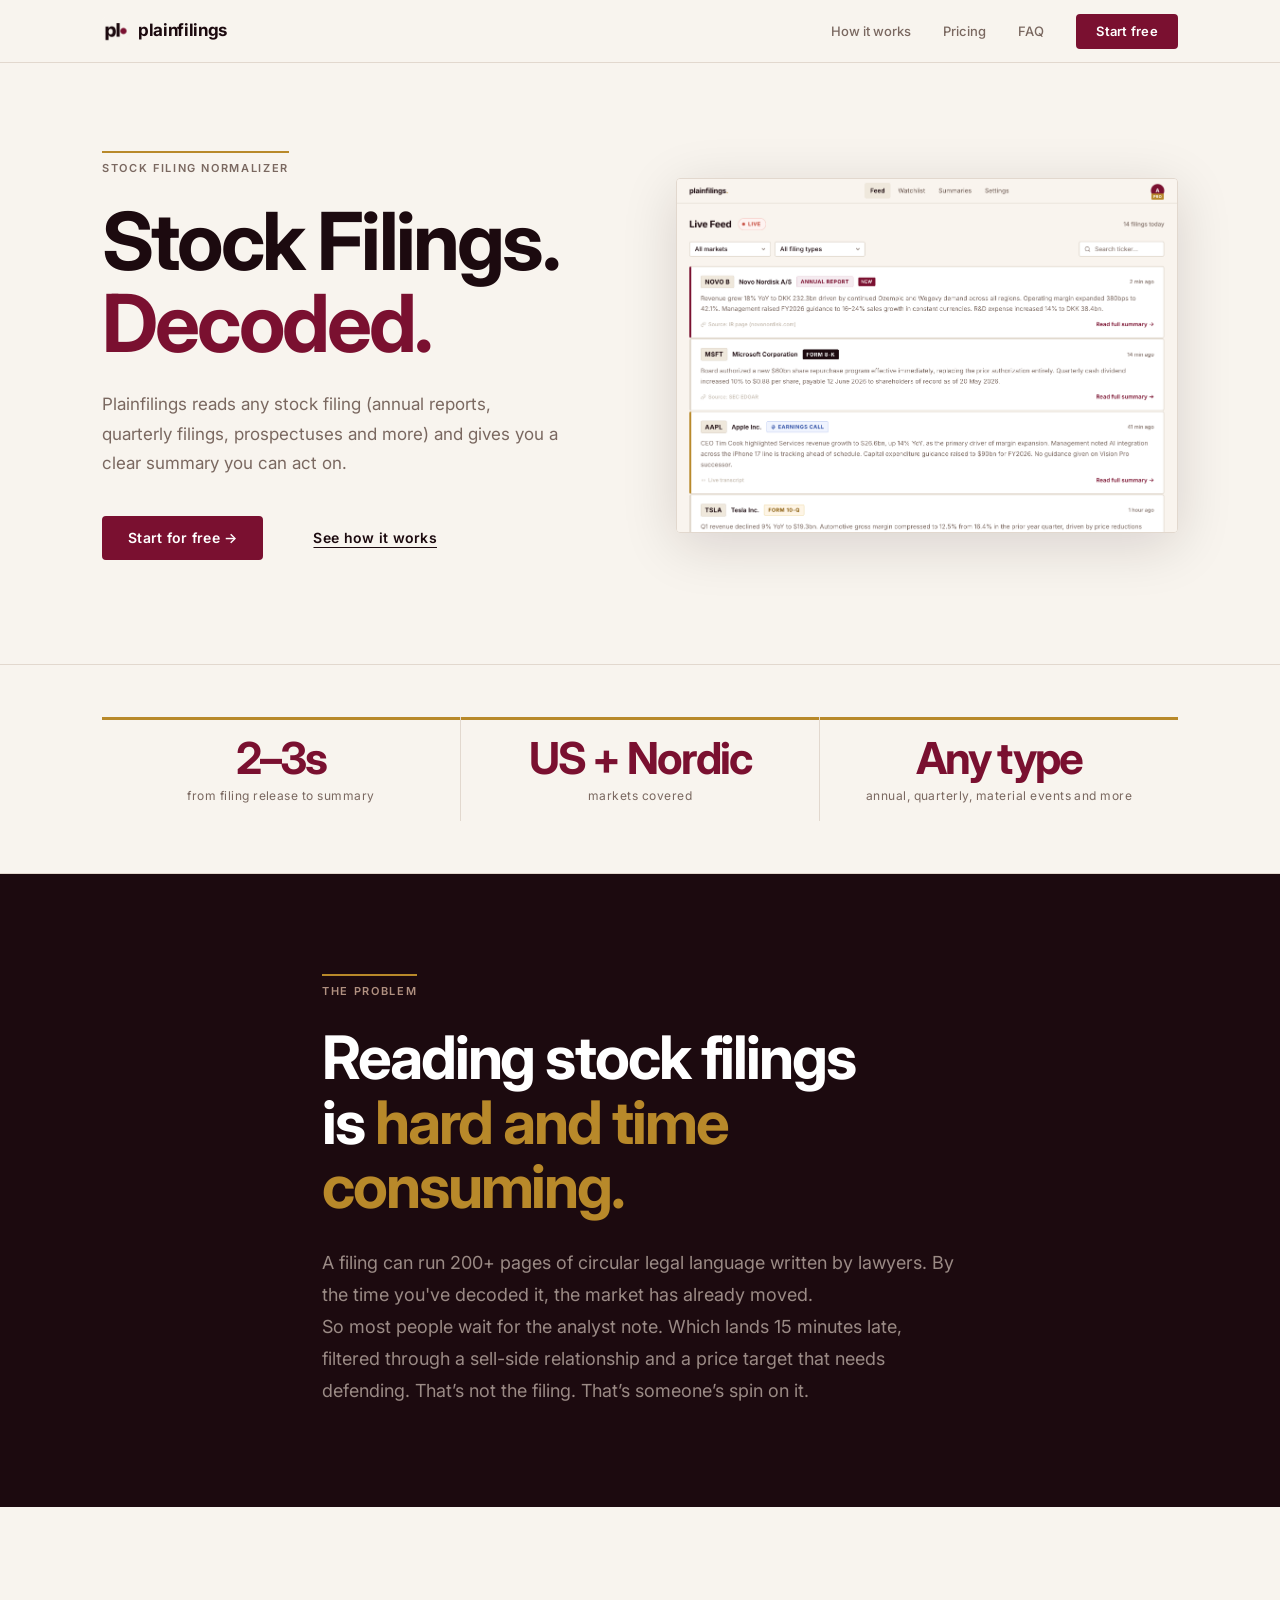
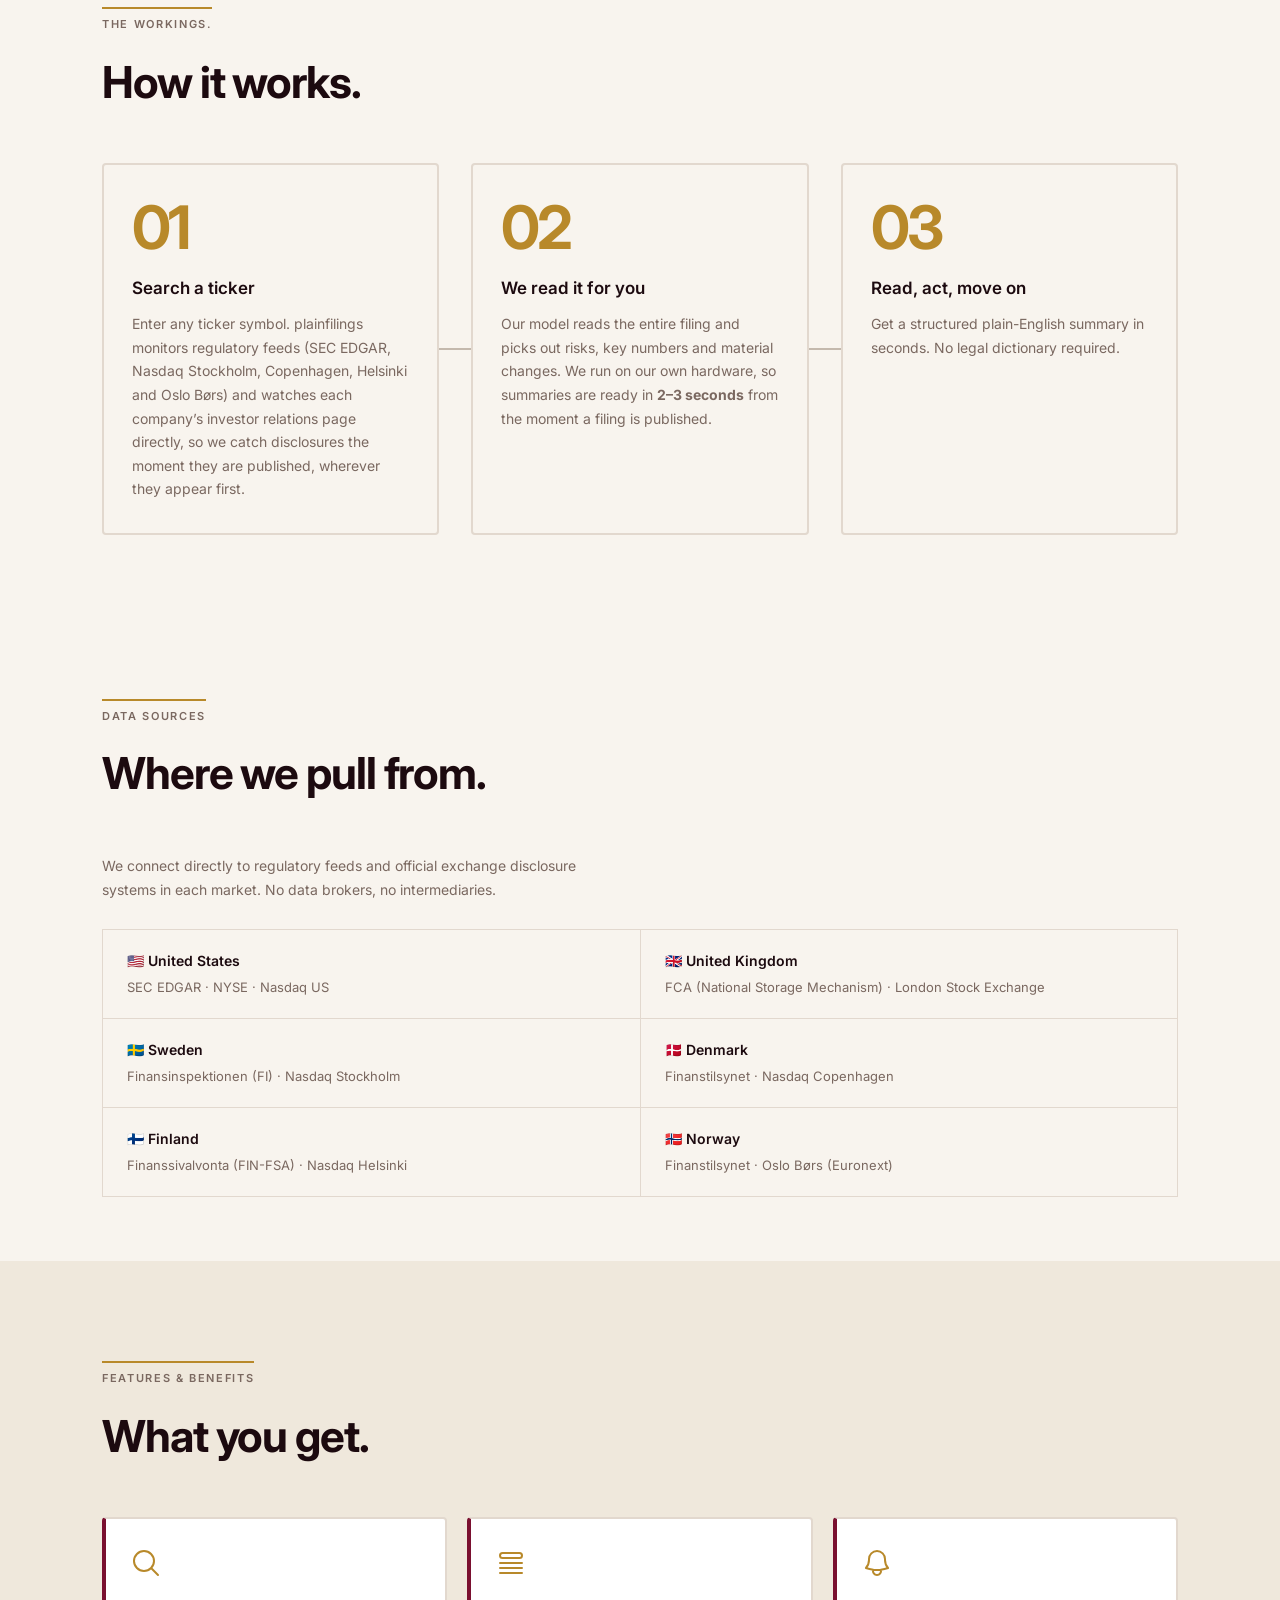
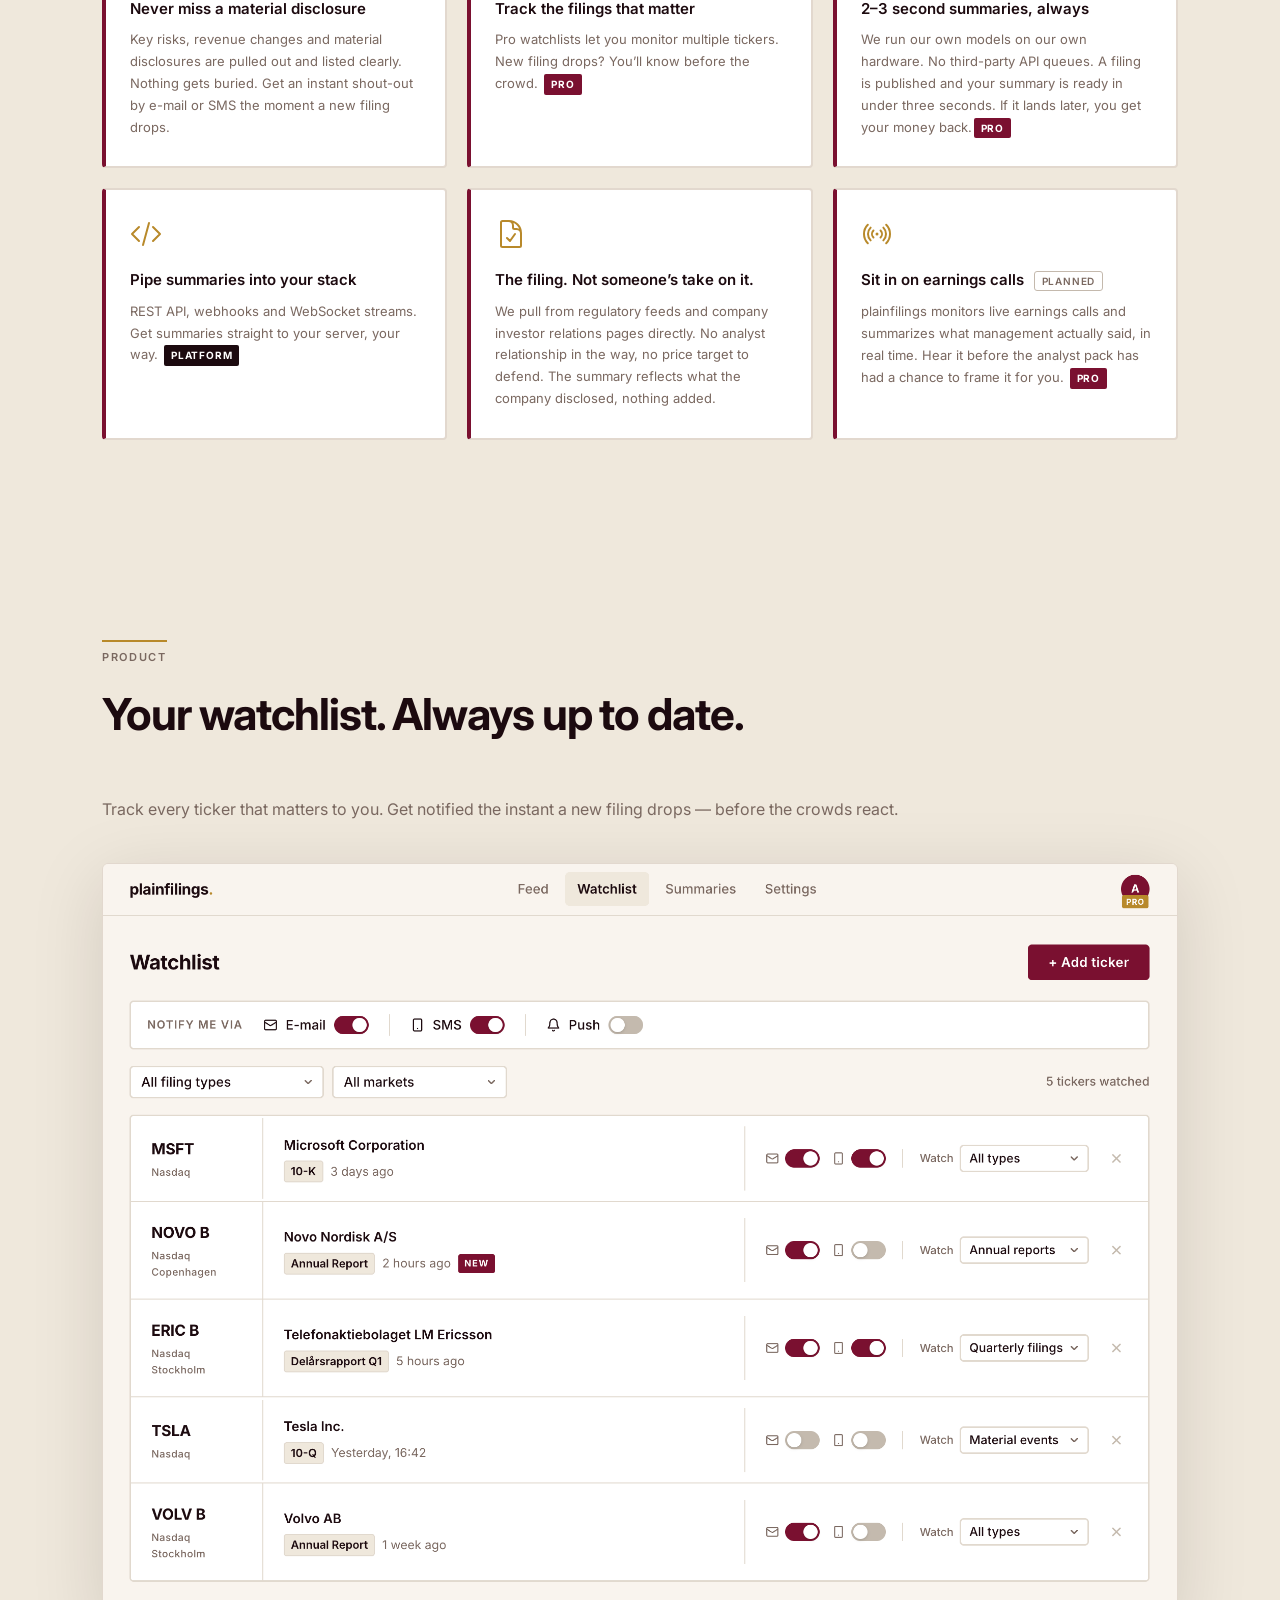
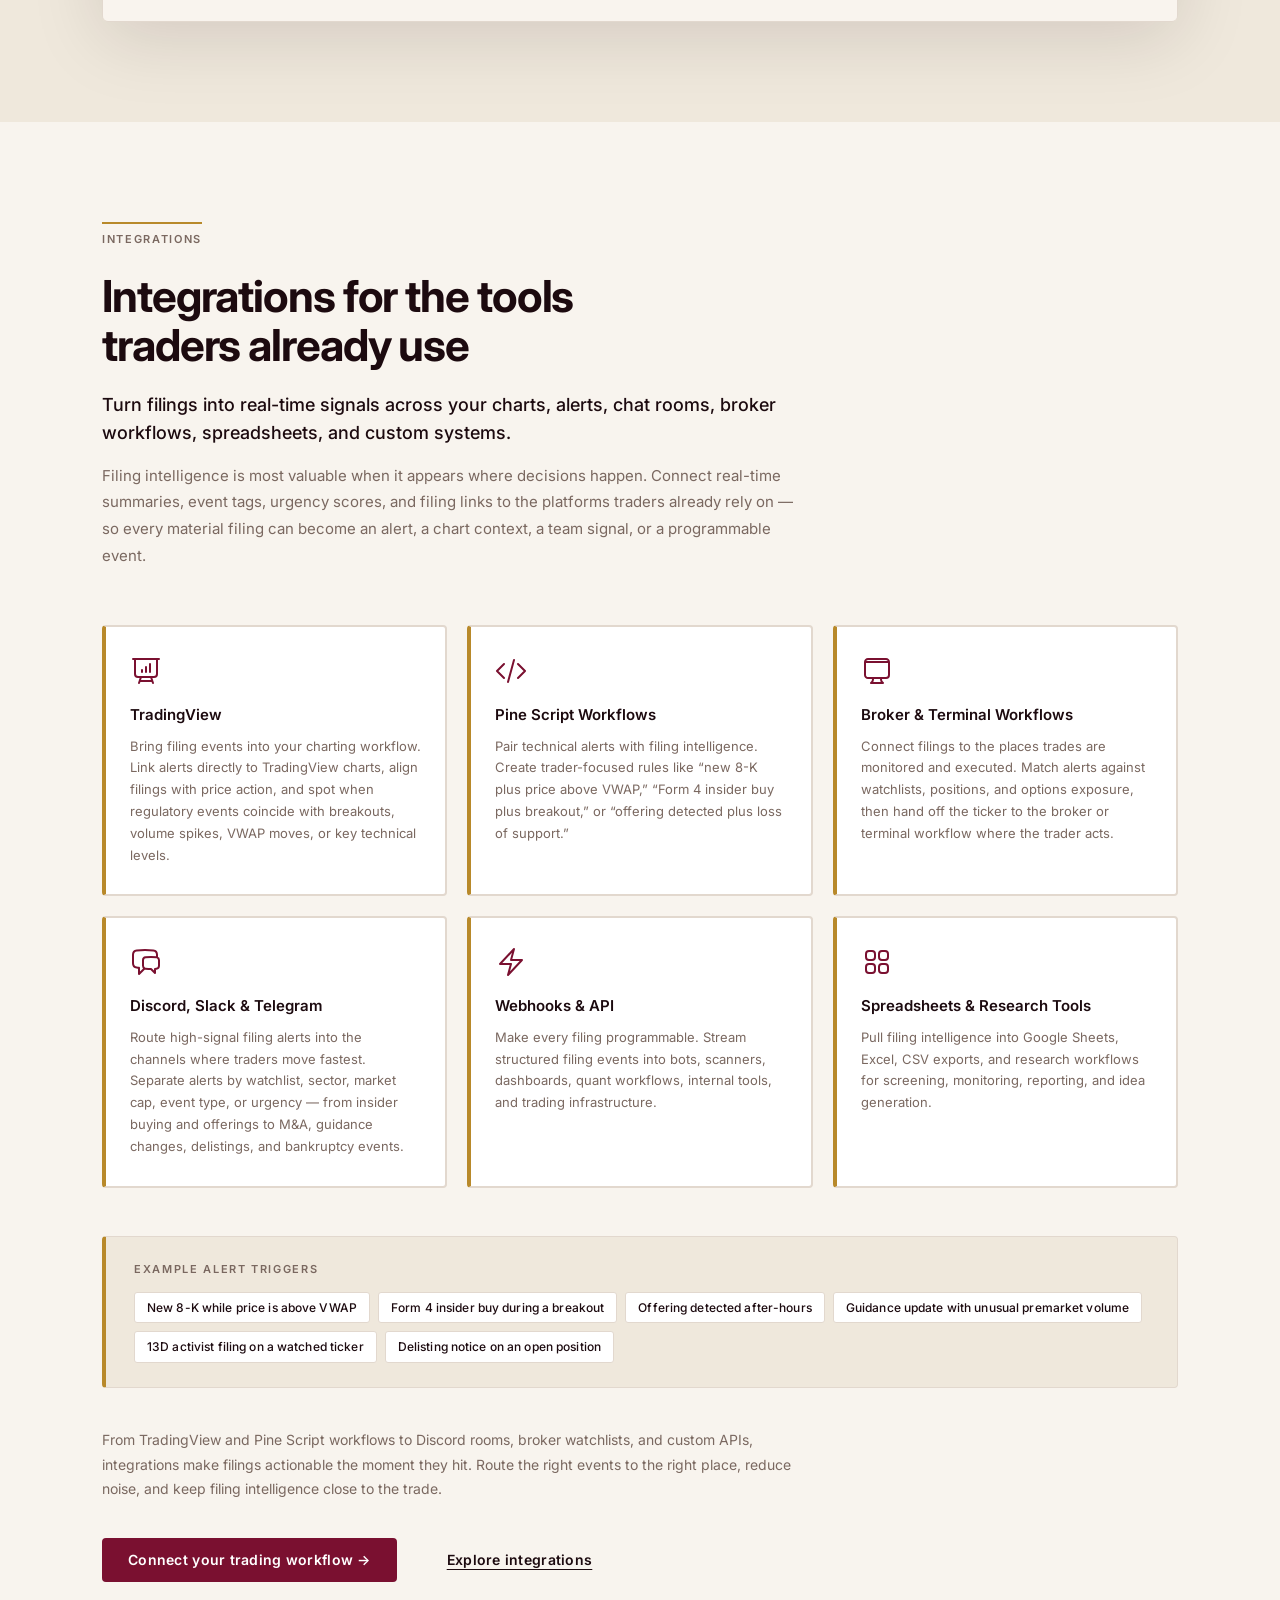
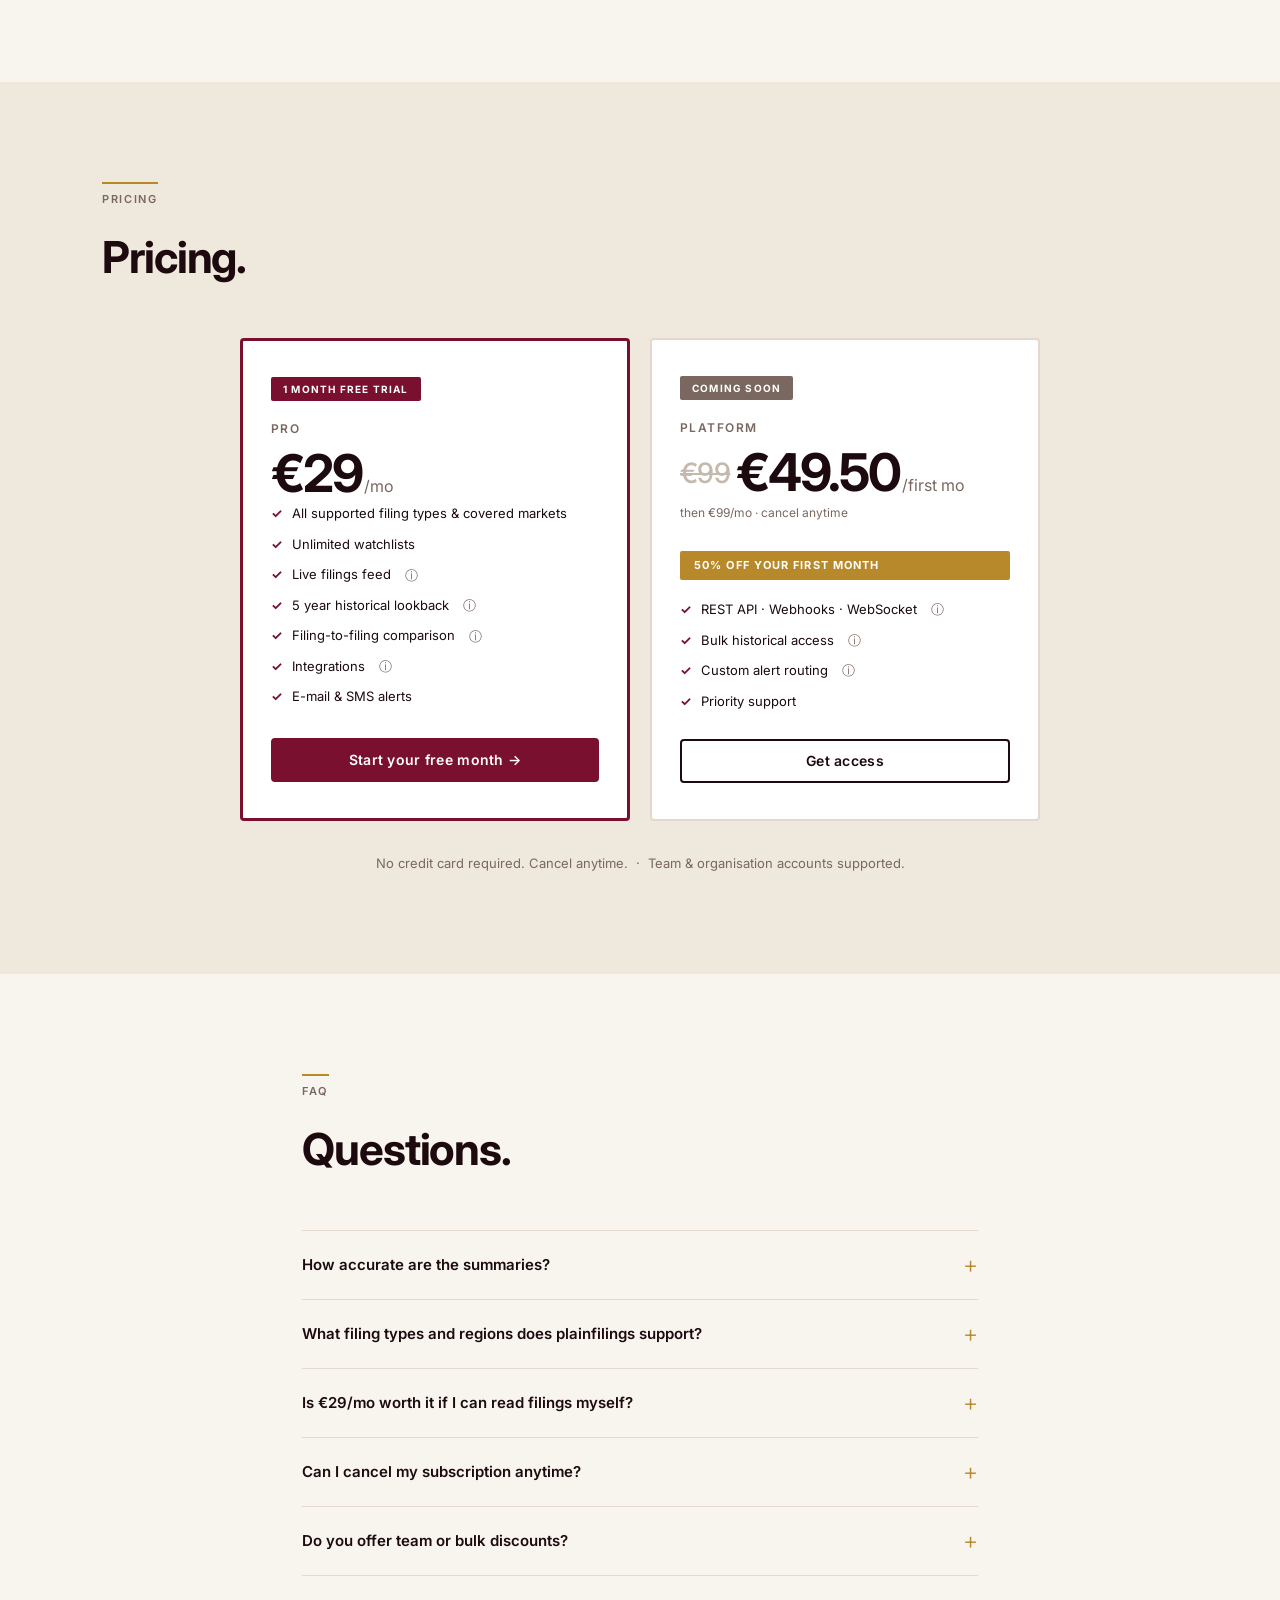
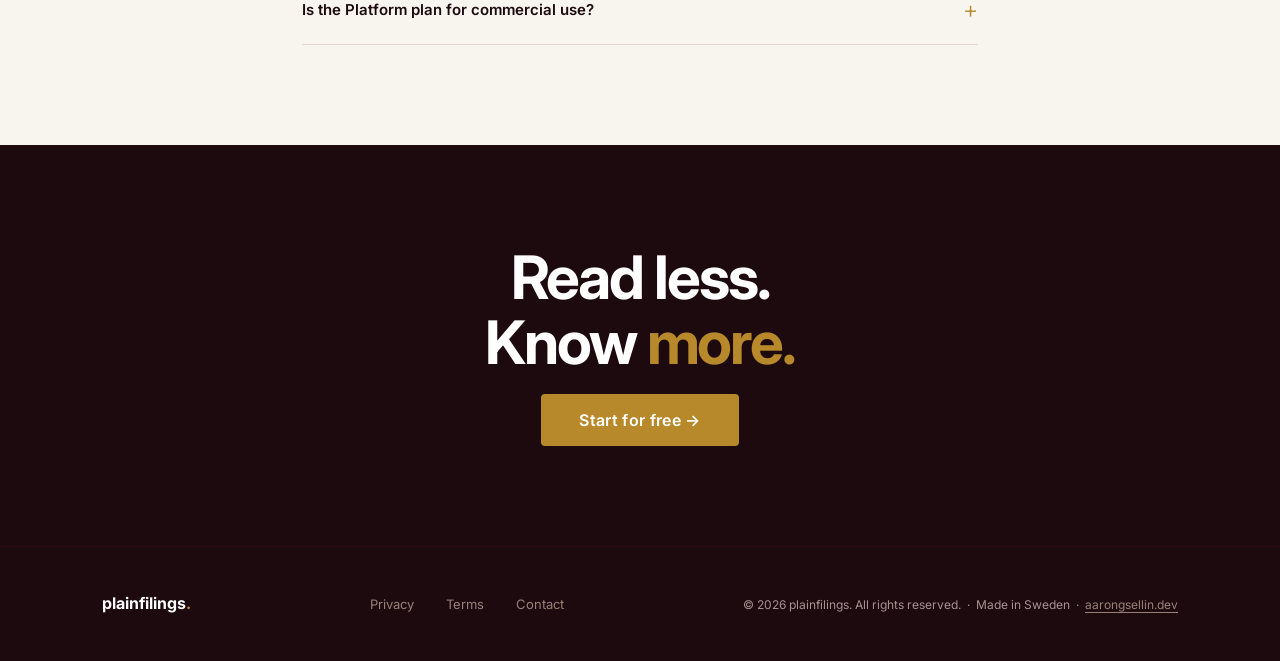
==== index.html @ b8edbd29 "second landing page" ====
<!doctype html>
<html lang="en">
  <head>
    <meta charset="UTF-8" />
    <meta name="viewport" content="width=device-width, initial-scale=1.0" />
    <title>plainfilings: Stock Filings, Decoded</title>
    <meta
      name="description"
      content="plainfilings reads any stock filing — annual reports, quarterly filings, 8-Ks and more — and gives you a clear, actionable summary in seconds. Covering US and Nordic markets."
    />

    <!-- Open Graph -->
    <meta property="og:type" content="website" />
    <meta property="og:url" content="https://plainfilings.com/" />
    <meta property="og:title" content="plainfilings: Stock Filings, Decoded" />
    <meta
      property="og:description"
      content="plainfilings reads any stock filing and gives you a clear, actionable summary in seconds. Covering US and Nordic markets."
    />
    <meta
      property="og:image"
      content="https://plainfilings.com/live-feed-demo.png"
    />

    <!-- Twitter / X -->
    <meta name="twitter:card" content="summary_large_image" />
    <meta name="twitter:title" content="plainfilings: Stock Filings, Decoded" />
    <meta
      name="twitter:description"
      content="plainfilings reads any stock filing and gives you a clear, actionable summary in seconds. Covering US and Nordic markets."
    />
    <meta
      name="twitter:image"
      content="https://plainfilings.com/live-feed-demo.png"
    />
    <link rel="preconnect" href="https://fonts.googleapis.com" />
    <link rel="preconnect" href="https://fonts.gstatic.com" crossorigin />
    <link
      href="https://fonts.googleapis.com/css2?family=Inter:wght@400;500;600;700;800&display=swap"
      rel="stylesheet"
    />
    <link rel="stylesheet" href="style.css" />
    <link rel="icon" type="image/svg+xml" href="logo.svg" />
  </head>
  <body>
    <nav class="nav">
      <div class="container nav__inner">
        <a href="#" class="nav__logo">
          <img src="logo.png" alt="" class="nav__logo-img" />plainfilings</a
        >
        <div class="nav__links">
          <a href="#how-it-works">How it works</a>
          <a href="#pricing">Pricing</a>
          <a href="#faq">FAQ</a>
          <a href="#" class="btn btn--primary btn--sm">Start free</a>
        </div>
      </div>
    </nav>
    <section class="hero section">
      <div class="container hero__inner">
        <div class="hero__text">
          <div class="hero__eyebrow">Stock Filing Normalizer</div>
          <h1 class="hero__headline">
            Stock Filings.<br /><span class="text-blue">Decoded.</span>
          </h1>
          <p class="hero__subline">
            Plainfilings reads any stock filing (annual reports, quarterly
            filings, prospectuses and more) and gives you a clear summary you
            can act on.
          </p>
          <div class="hero__ctas">
            <a href="#" class="btn btn--primary">Start for free &rarr;</a>
            <a href="#how-it-works" class="btn btn--ghost">See how it works</a>
          </div>
        </div>
        <div class="hero__visual">
          <img
            src="live-feed-demo.png"
            alt="plainfilings live feed — real-time filing summaries"
            class="hero__screenshot"
          />
        </div>
      </div>
    </section>

    <section class="social-proof">
      <div class="container social-proof__inner">
        <div class="stat">
          <span class="stat__number">2&ndash;3s</span>
          <span class="stat__label">from filing release to summary</span>
        </div>
        <div class="stat__divider"></div>
        <div class="stat">
          <span class="stat__number">US + Nordic</span>
          <span class="stat__label">markets covered</span>
        </div>
        <div class="stat__divider"></div>
        <div class="stat">
          <span class="stat__number">Any type</span>
          <span class="stat__label"
            >annual, quarterly, material events and more</span
          >
        </div>
      </div>
    </section>

    <section class="pain section section--dark">
      <div class="container pain__inner">
        <div class="section-tag section-tag--light">The Problem</div>
        <h2 class="pain__headline">
          Reading stock filings<br />is
          <span class="text-red">hard and time consuming.</span>
        </h2>
        <p class="pain__body">
          A filing can run 200+ pages of circular legal language written by
          lawyers. By the time you've decoded it, the market has already moved.
        </p>
        <p class="pain__body">
          So most people wait for the analyst note. Which lands 15 minutes late,
          filtered through a sell-side relationship and a price target that
          needs defending. That&rsquo;s not the filing. That&rsquo;s
          someone&rsquo;s spin on it.
        </p>
      </div>
    </section>

    <section id="how-it-works" class="how section">
      <div class="container">
        <div class="section-tag">The workings.</div>
        <h2 class="section-title">How it works.</h2>
        <div class="steps">
          <div class="step">
            <span class="step__number">01</span>
            <h3 class="step__title">Search a ticker</h3>
            <p class="step__desc">
              Enter any ticker symbol. plainfilings monitors regulatory feeds
              (SEC EDGAR, Nasdaq Stockholm, Copenhagen, Helsinki and Oslo
              B&oslash;rs) and watches each company&rsquo;s investor relations
              page directly, so we catch disclosures the moment they are
              published, wherever they appear first.
            </p>
          </div>
          <div class="step__connector"></div>
          <div class="step">
            <span class="step__number">02</span>
            <h3 class="step__title">We read it for you</h3>
            <p class="step__desc">
              Our model reads the entire filing and picks out risks, key numbers
              and material changes. We run on our own hardware, so summaries are
              ready in
              <strong>2&ndash;3 seconds</strong> from the moment a filing is
              published.
            </p>
          </div>
          <div class="step__connector"></div>
          <div class="step">
            <span class="step__number">03</span>
            <h3 class="step__title">Read, act, move on</h3>
            <p class="step__desc">
              Get a structured plain-English summary in seconds. No legal
              dictionary required.
            </p>
          </div>
        </div>
      </div>
    </section>

    <section class="sources section" style="padding: 64px 0">
      <div class="container">
        <div class="section-tag">Data Sources</div>
        <h2 class="section-title">Where we pull from.</h2>
        <p class="sources__intro">
          We connect directly to regulatory feeds and official exchange
          disclosure systems in each market. No data brokers, no intermediaries.
        </p>
        <div class="sources-grid">
          <div class="sources-cell">
            <div class="sources-cell__market">&#x1F1FA;&#x1F1F8; United States</div>
            <div class="sources-cell__feeds">SEC EDGAR &middot; NYSE &middot; Nasdaq US</div>
          </div>
          <div class="sources-cell">
            <div class="sources-cell__market">&#x1F1EC;&#x1F1E7; United Kingdom</div>
            <div class="sources-cell__feeds">FCA (National Storage Mechanism) &middot; London Stock Exchange</div>
          </div>
          <div class="sources-cell">
            <div class="sources-cell__market">&#x1F1F8;&#x1F1EA; Sweden</div>
            <div class="sources-cell__feeds">Finansinspektionen (FI) &middot; Nasdaq Stockholm</div>
          </div>
          <div class="sources-cell">
            <div class="sources-cell__market">&#x1F1E9;&#x1F1F0; Denmark</div>
            <div class="sources-cell__feeds">Finanstilsynet &middot; Nasdaq Copenhagen</div>
          </div>
          <div class="sources-cell">
            <div class="sources-cell__market">&#x1F1EB;&#x1F1EE; Finland</div>
            <div class="sources-cell__feeds">Finanssivalvonta (FIN-FSA) &middot; Nasdaq Helsinki</div>
          </div>
          <div class="sources-cell">
            <div class="sources-cell__market">&#x1F1F3;&#x1F1F4; Norway</div>
            <div class="sources-cell__feeds">Finanstilsynet &middot; Oslo B&oslash;rs (Euronext)</div>
          </div>

        </div>
        </div>
      </div>
    </section>

    <!-- ======================================================
       5. FEATURES & BENEFITS
       ====================================================== -->
    <section class="features section section--light">
      <div class="container">
        <div class="section-tag">Features &amp; Benefits</div>
        <h2 class="section-title">What you get.</h2>
        <div class="features__grid">
          <div class="feature-card">
            <div class="feature-card__icon">
              <svg
                xmlns="http://www.w3.org/2000/svg"
                fill="none"
                viewBox="0 0 24 24"
                stroke-width="1.5"
                stroke="currentColor"
              >
                <path
                  stroke-linecap="round"
                  stroke-linejoin="round"
                  d="m21 21-5.197-5.197m0 0A7.5 7.5 0 1 0 5.196 15.803a7.5 7.5 0 0 0 10.607 0z"
                />
              </svg>
            </div>
            <h3 class="feature-card__title">
              Never miss a material disclosure
            </h3>
            <p class="feature-card__desc">
              Key risks, revenue changes and material disclosures are pulled out
              and listed clearly. Nothing gets buried. Get an instant shout-out
              by e-mail or SMS the moment a new filing drops.
            </p>
          </div>

          <div class="feature-card">
            <div class="feature-card__icon">
              <svg
                xmlns="http://www.w3.org/2000/svg"
                fill="none"
                viewBox="0 0 24 24"
                stroke-width="1.5"
                stroke="currentColor"
              >
                <path
                  stroke-linecap="round"
                  stroke-linejoin="round"
                  d="M3.75 12h16.5m-16.5 3.75h16.5M3.75 19.5h16.5M5.625 4.5h12.75a1.875 1.875 0 0 1 0 3.75H5.625a1.875 1.875 0 0 1 0-3.75z"
                />
              </svg>
            </div>
            <h3 class="feature-card__title">Track the filings that matter</h3>
            <p class="feature-card__desc">
              Pro watchlists let you monitor multiple tickers. New filing drops?
              You&rsquo;ll know before the crowd.
              <span class="badge-pro">Pro</span>
            </p>
          </div>

          <div class="feature-card">
            <div class="feature-card__icon">
              <svg
                xmlns="http://www.w3.org/2000/svg"
                fill="none"
                viewBox="0 0 24 24"
                stroke-width="1.5"
                stroke="currentColor"
              >
                <path
                  stroke-linecap="round"
                  stroke-linejoin="round"
                  d="M14.857 17.082a23.848 23.848 0 0 0 5.454-1.31A8.967 8.967 0 0 1 18 9.75V9A6 6 0 0 0 6 9v.75a8.967 8.967 0 0 1-2.312 6.022c1.733.64 3.56 1.085 5.455 1.31m5.714 0a24.255 24.255 0 0 1-5.714 0m5.714 0a3 3 0 1 1-5.714 0"
                />
              </svg>
            </div>
            <h3 class="feature-card__title">
              2&ndash;3 second summaries, always
            </h3>
            <p class="feature-card__desc">
              We run our own models on our own hardware. No third-party API
              queues. A filing is published and your summary is ready in under
              three seconds. If it lands later, you get your money back.<span
                class="badge-pro"
                >Pro</span
              >
            </p>
          </div>

          <div class="feature-card">
            <div class="feature-card__icon">
              <svg
                xmlns="http://www.w3.org/2000/svg"
                fill="none"
                viewBox="0 0 24 24"
                stroke-width="1.5"
                stroke="currentColor"
              >
                <path
                  stroke-linecap="round"
                  stroke-linejoin="round"
                  d="M17.25 6.75 22.5 12l-5.25 5.25m-10.5 0L1.5 12l5.25-5.25m7.5-3-4.5 16.5"
                />
              </svg>
            </div>
            <h3 class="feature-card__title">Pipe summaries into your stack</h3>
            <p class="feature-card__desc">
              REST API, webhooks and WebSocket streams. Get summaries straight
              to your server, your way. <span class="badge-dev">Platform</span>
            </p>
          </div>

          <div class="feature-card">
            <div class="feature-card__icon">
              <svg
                xmlns="http://www.w3.org/2000/svg"
                fill="none"
                viewBox="0 0 24 24"
                stroke-width="1.5"
                stroke="currentColor"
              >
                <path
                  stroke-linecap="round"
                  stroke-linejoin="round"
                  d="M10.125 2.25h-4.5c-.621 0-1.125.504-1.125 1.125v17.25c0 .621.504 1.125 1.125 1.125h12.75c.621 0 1.125-.504 1.125-1.125v-9M10.125 2.25h.375a9 9 0 0 1 9 9v.375M10.125 2.25A3.375 3.375 0 0 1 13.5 5.625v1.5c0 .621.504 1.125 1.125 1.125h1.5a3.375 3.375 0 0 1 3.375 3.375M9 15l2.25 2.25L15 12"
                />
              </svg>
            </div>
            <h3 class="feature-card__title">
              The filing. Not someone&rsquo;s take on it.
            </h3>
            <p class="feature-card__desc">
              We pull from regulatory feeds and company investor relations pages
              directly. No analyst relationship in the way, no price target to
              defend. The summary reflects what the company disclosed, nothing
              added.
            </p>
          </div>

          <div class="feature-card">
            <div class="feature-card__icon">
              <svg
                xmlns="http://www.w3.org/2000/svg"
                fill="none"
                viewBox="0 0 24 24"
                stroke-width="1.5"
                stroke="currentColor"
              >
                <path
                  stroke-linecap="round"
                  stroke-linejoin="round"
                  d="M9.348 14.651a3.75 3.75 0 0 1 0-5.303m5.304 0a3.75 3.75 0 0 1 0 5.303m-7.425 2.122a6.75 6.75 0 0 1 0-9.546m9.546 0a6.75 6.75 0 0 1 0 9.546M5.106 18.894c-3.808-3.808-3.808-9.98 0-13.789m13.788 0c3.808 3.808 3.808 9.981 0 13.79M12 12h.008v.007H12V12Zm.375 0a.375.375 0 1 1-.75 0 .375.375 0 0 1 .75 0Z"
                />
              </svg>
            </div>
            <h3 class="feature-card__title">
              Sit in on earnings calls
              <span class="badge-planned">Planned</span>
            </h3>
            <p class="feature-card__desc">
              plainfilings monitors live earnings calls and summarizes what
              management actually said, in real time. Hear it before the analyst
              pack has had a chance to frame it for you.
              <span class="badge-pro">Pro</span>
            </p>
          </div>
        </div>
      </div>
    </section>

    <section class="screenshot-showcase section">
      <div class="container">
        <div class="section-tag">Product</div>
        <h2 class="section-title">Your watchlist. Always up to date.</h2>
        <p class="screenshot-showcase__sub">
          Track every ticker that matters to you. Get notified the instant a new
          filing drops &mdash; before the crowds react.
        </p>
        <div class="screenshot-showcase__frame">
          <img
            src="watchlist-demo.png"
            alt="plainfilings watchlist — monitor your tickers and manage notifications"
            class="screenshot-showcase__img"
          />
        </div>
      </div>
    </section>

    <!-- <section class="testimonials section">
      <div class="container">
        <div class="section-tag">Testimonials</div>
        <h2 class="section-title">What users say.</h2>
        <div class="testimonials__grid">
          <div class="testimonial-card">
            <blockquote class="testimonial-card__quote">
              I cut my filing review time from two hours down to under ten
              minutes. plainfilings is the first tool that actually respects my
              time.
            </blockquote>
            <div class="testimonial-card__author">
              <div class="avatar-placeholder">[photo]</div>
              <div>
                <div class="testimonial-card__name">Marcus T.</div>
                <div class="testimonial-card__role">
                  Independent equity analyst
                </div>
              </div>
            </div>
          </div>

          <div class="testimonial-card">
            <blockquote class="testimonial-card__quote">
              The first time an 8-K summary hit my inbox before most desks had
              even opened the PDF, I knew I wasn&rsquo;t going back.
            </blockquote>
            <div class="testimonial-card__author">
              <div class="avatar-placeholder">[photo]</div>
              <div>
                <div class="testimonial-card__name">Sofia L.</div>
                <div class="testimonial-card__role">
                  Long/short PM, family office
                </div>
              </div>
            </div>
          </div>

          <div class="testimonial-card">
            <blockquote class="testimonial-card__quote">
              We pipe summaries directly into our internal dashboard via the
              API. Saved us weeks of scraping and parsing work.
            </blockquote>
            <div class="testimonial-card__author">
              <div class="avatar-placeholder">[photo]</div>
              <div>
                <div class="testimonial-card__name">Raj K.</div>
                <div class="testimonial-card__role">
                  Quant developer, hedge fund
                </div>
              </div>
            </div>
          </div>
        </div>
      </div>
    </section> -->

    <section id="integrations" class="integrations section">
      <div class="container">
        <div class="section-tag">Integrations</div>
        <h2 class="section-title">Integrations for the tools<br />traders already use</h2>
        <p class="integrations__sub">Turn filings into real-time signals across your charts, alerts, chat rooms, broker workflows, spreadsheets, and custom systems.</p>
        <p class="integrations__body">Filing intelligence is most valuable when it appears where decisions happen. Connect real-time summaries, event tags, urgency scores, and filing links to the platforms traders already rely on&nbsp;&mdash; so every material filing can become an alert, a chart context, a team signal, or a programmable event.</p>

        <div class="integrations__grid">

          <div class="integration-card">
            <div class="integration-card__icon">
              <svg xmlns="http://www.w3.org/2000/svg" fill="none" viewBox="0 0 24 24" stroke-width="1.5" stroke="currentColor">
                <path stroke-linecap="round" stroke-linejoin="round" d="M3.75 3v11.25A2.25 2.25 0 0 0 6 16.5h2.25M3.75 3h-1.5m1.5 0h16.5m0 0h1.5m-1.5 0v11.25A2.25 2.25 0 0 1 18 16.5h-2.25m-7.5 0h7.5m-7.5 0-1 3m8.5-3 1 3m0 0 .5 1.5m-.5-1.5h-9.5m0 0-.5 1.5M9 11.25v1.5M12 9v3.75m3-6v6" />
              </svg>
            </div>
            <h3 class="integration-card__title">TradingView</h3>
            <p class="integration-card__desc">Bring filing events into your charting workflow. Link alerts directly to TradingView charts, align filings with price action, and spot when regulatory events coincide with breakouts, volume spikes, VWAP moves, or key technical levels.</p>
          </div>

          <div class="integration-card">
            <div class="integration-card__icon">
              <svg xmlns="http://www.w3.org/2000/svg" fill="none" viewBox="0 0 24 24" stroke-width="1.5" stroke="currentColor">
                <path stroke-linecap="round" stroke-linejoin="round" d="M17.25 6.75 22.5 12l-5.25 5.25m-10.5 0L1.5 12l5.25-5.25m7.5-3-4.5 16.5" />
              </svg>
            </div>
            <h3 class="integration-card__title">Pine Script Workflows</h3>
            <p class="integration-card__desc">Pair technical alerts with filing intelligence. Create trader-focused rules like &ldquo;new 8-K plus price above VWAP,&rdquo; &ldquo;Form&nbsp;4 insider buy plus breakout,&rdquo; or &ldquo;offering detected plus loss of support.&rdquo;</p>
          </div>

          <div class="integration-card">
            <div class="integration-card__icon">
              <svg xmlns="http://www.w3.org/2000/svg" fill="none" viewBox="0 0 24 24" stroke-width="1.5" stroke="currentColor">
                <path stroke-linecap="round" stroke-linejoin="round" d="M9 17.25v1.007a3 3 0 0 1-.879 2.122L7.5 21h9l-.621-.621A3 3 0 0 1 15 18.257V17.25m6-12V15a2.25 2.25 0 0 1-2.25 2.25H5.25A2.25 2.25 0 0 1 3 15V5.25m18 0A2.25 2.25 0 0 0 18.75 3H5.25A2.25 2.25 0 0 0 3 5.25m18 0H3" />
              </svg>
            </div>
            <h3 class="integration-card__title">Broker &amp; Terminal Workflows</h3>
            <p class="integration-card__desc">Connect filings to the places trades are monitored and executed. Match alerts against watchlists, positions, and options exposure, then hand off the ticker to the broker or terminal workflow where the trader acts.</p>
          </div>

          <div class="integration-card">
            <div class="integration-card__icon">
              <svg xmlns="http://www.w3.org/2000/svg" fill="none" viewBox="0 0 24 24" stroke-width="1.5" stroke="currentColor">
                <path stroke-linecap="round" stroke-linejoin="round" d="M20.25 8.511c.884.284 1.5 1.128 1.5 2.097v4.286c0 1.136-.847 2.1-1.98 2.193-.34.027-.68.052-1.02.072v3.091l-3-3c-1.354 0-2.694-.055-4.02-.163a2.115 2.115 0 0 1-.825-.242m9.345-8.334a2.126 2.126 0 0 0-.476-.095 48.64 48.64 0 0 0-8.048 0c-1.131.094-1.976 1.057-1.976 2.192v4.286c0 .837.46 1.58 1.155 1.951m9.345-8.334V6.637c0-1.621-1.152-3.026-2.76-3.235A48.455 48.455 0 0 0 11.25 3c-2.115 0-4.198.137-6.24.402-1.608.209-2.76 1.614-2.76 3.235v6.226c0 1.621 1.152 3.026 2.76 3.235.577.075 1.157.14 1.74.194V21l4.155-4.155" />
              </svg>
            </div>
            <h3 class="integration-card__title">Discord, Slack &amp; Telegram</h3>
            <p class="integration-card__desc">Route high-signal filing alerts into the channels where traders move fastest. Separate alerts by watchlist, sector, market cap, event type, or urgency &mdash; from insider buying and offerings to M&amp;A, guidance changes, delistings, and bankruptcy events.</p>
          </div>

          <div class="integration-card">
            <div class="integration-card__icon">
              <svg xmlns="http://www.w3.org/2000/svg" fill="none" viewBox="0 0 24 24" stroke-width="1.5" stroke="currentColor">
                <path stroke-linecap="round" stroke-linejoin="round" d="M3.75 13.5l10.5-11.25L12 10.5h8.25L9.75 21.75 12 13.5H3.75z" />
              </svg>
            </div>
            <h3 class="integration-card__title">Webhooks &amp; API</h3>
            <p class="integration-card__desc">Make every filing programmable. Stream structured filing events into bots, scanners, dashboards, quant workflows, internal tools, and trading infrastructure.</p>
          </div>

          <div class="integration-card">
            <div class="integration-card__icon">
              <svg xmlns="http://www.w3.org/2000/svg" fill="none" viewBox="0 0 24 24" stroke-width="1.5" stroke="currentColor">
                <path stroke-linecap="round" stroke-linejoin="round" d="M3.75 6A2.25 2.25 0 0 1 6 3.75h2.25A2.25 2.25 0 0 1 10.5 6v2.25a2.25 2.25 0 0 1-2.25 2.25H6a2.25 2.25 0 0 1-2.25-2.25V6ZM3.75 15.75A2.25 2.25 0 0 1 6 13.5h2.25a2.25 2.25 0 0 1 2.25 2.25V18a2.25 2.25 0 0 1-2.25 2.25H6A2.25 2.25 0 0 1 3.75 18v-2.25ZM13.5 6a2.25 2.25 0 0 1 2.25-2.25H18A2.25 2.25 0 0 1 20.25 6v2.25A2.25 2.25 0 0 1 18 10.5h-2.25a2.25 2.25 0 0 1-2.25-2.25V6ZM13.5 15.75a2.25 2.25 0 0 1 2.25-2.25H18a2.25 2.25 0 0 1 2.25 2.25V18A2.25 2.25 0 0 1 18 20.25h-2.25A2.25 2.25 0 0 1 13.5 18v-2.25Z" />
              </svg>
            </div>
            <h3 class="integration-card__title">Spreadsheets &amp; Research Tools</h3>
            <p class="integration-card__desc">Pull filing intelligence into Google Sheets, Excel, CSV exports, and research workflows for screening, monitoring, reporting, and idea generation.</p>
          </div>

        </div>

        <div class="alert-examples">
          <div class="alert-examples__label">Example alert triggers</div>
          <ul class="alert-examples__list">
            <li>New 8-K while price is above VWAP</li>
            <li>Form&nbsp;4 insider buy during a breakout</li>
            <li>Offering detected after-hours</li>
            <li>Guidance update with unusual premarket volume</li>
            <li>13D activist filing on a watched ticker</li>
            <li>Delisting notice on an open position</li>
          </ul>
        </div>

        <p class="integrations__footer-copy">From TradingView and Pine Script workflows to Discord rooms, broker watchlists, and custom APIs, integrations make filings actionable the moment they hit. Route the right events to the right place, reduce noise, and keep filing intelligence close to the trade.</p>

        <div class="integrations__ctas">
          <a href="#" class="btn btn--primary">Connect your trading workflow &rarr;</a>
          <a href="#" class="btn btn--ghost">Explore integrations</a>
        </div>
      </div>
    </section>

    <section id="pricing" class="pricing section section--light">
      <div class="container">
        <div class="section-tag">Pricing</div>
        <h2 class="section-title">Pricing.</h2>
        <div class="pricing__grid pricing__grid--two">
          <div class="pricing-card pricing-card--featured">
            <div class="pricing-card__badge">1&nbsp;month free trial</div>
            <div class="pricing-card__tier">Pro</div>
            <div class="pricing-card__price">
              <span class="pricing-card__amount">&euro;29</span>
              <span class="pricing-card__per">/mo</span>
            </div>
            <ul class="pricing-card__features">
              <li>
                <span class="check">&#10003;</span> All supported filing types &amp; covered markets
              </li>
              <li>
                <span class="check">&#10003;</span> Unlimited watchlists
              </li>
              <li>
                <span class="check">&#10003;</span> Live filings feed
                <span
                  class="tip"
                  data-tip="A real-time stream of every filing published across all covered markets, with summaries ready within seconds of release."
                  >&#9432;</span
                >
              </li>
              <li>
                <span class="check">&#10003;</span> 5&nbsp;year historical lookback
                <span
                  class="tip"
                  data-tip="Search and retrieve filing summaries going back five years."
                  >&#9432;</span
                >
              </li>
              <li>
                <span class="check">&#10003;</span> Filing-to-filing comparison
                <span
                  class="tip"
                  data-tip="See exactly what changed between this filing and the previous one: new risk factors, revised guidance, shifts in language around debt or margins."
                  >&#9432;</span
                >
              </li>
              <li>
                <span class="check">&#10003;</span> Integrations
                <span
                  class="tip"
                  data-tip="Connect filings to TradingView, Pine Script alerts, Discord, Slack, Telegram, broker workflows, and more."
                  >&#9432;</span
                >
              </li>
              <li>
                <span class="check">&#10003;</span> E-mail &amp; SMS alerts
              </li>
            </ul>
            <a href="#" class="btn btn--primary btn--full">Start your free month &rarr;</a>
          </div>

          <div class="pricing-card">
            <div class="pricing-card__badge pricing-card__badge--soon">
              Coming soon
            </div>
            <div class="pricing-card__tier">Platform</div>
            <div class="pricing-card__price">
              <span class="pricing-card__amount pricing-card__amount--strike">&euro;99</span>
              <span class="pricing-card__amount">&euro;49.50</span>
              <span class="pricing-card__per">/first&nbsp;mo</span>
            </div>
            <div class="pricing-card__billing">then &euro;99/mo &middot; cancel anytime</div>
            <div class="pricing-card__discount-banner">50% off your first month</div>
            <ul class="pricing-card__features">
              <li>
                <span class="check">&#10003;</span> REST API &middot; Webhooks &middot; WebSocket
                <span
                  class="tip"
                  data-tip="Read more in our API docs"
                  >&#9432;</span
                >
              </li>
              <li>
                <span class="check">&#10003;</span> Bulk historical access
                <span
                  class="tip"
                  data-tip="Query summaries for filings going back years. Useful for backtesting, research pipelines and building your own dataset."
                  >&#9432;</span
                >
              </li>
              <li>
                <span class="check">&#10003;</span> Custom alert routing
                <span
                  class="tip"
                  data-tip="Route filing events to any endpoint — internal dashboards, trading bots, scanners, or external services."
                  >&#9432;</span
                >
              </li>
              <li><span class="check">&#10003;</span> Priority support</li>
            </ul>
            <a href="#" class="btn btn--outline btn--full">Get access</a>
          </div>
        </div>
        <p class="pricing__note">
          No credit card required. Cancel anytime. &nbsp;&middot;&nbsp; Team &amp; organisation accounts supported.
        </p>
      </div>
    </section>
    <section id="faq" class="faq section">
      <div class="container faq__inner">
        <div class="section-tag">FAQ</div>
        <h2 class="section-title">Questions.</h2>
        <div class="faq__list">
          <div class="faq-item">
            <button class="faq-item__question" aria-expanded="false">
              How accurate are the summaries?
              <span class="faq-item__toggle" aria-hidden="true">+</span>
            </button>
            <div class="faq-item__answer" hidden>
              <p>
                Our model is trained on filings from multiple markets. Summaries
                pull out key risks, revenue figures, guidance and material
                events. Every point links back to the source text so you can
                check it in one click.
              </p>
            </div>
          </div>

          <div class="faq-item">
            <button class="faq-item__question" aria-expanded="false">
              What filing types and regions does plainfilings support?
              <span class="faq-item__toggle" aria-hidden="true">+</span>
            </button>
            <div class="faq-item__answer" hidden>
              <p>
                We support all major filing types across our covered markets:
                annual reports, quarterly filings, material event disclosures,
                IPO prospectuses, proxy statements and more. Current coverage
                includes <strong>US markets (SEC EDGAR)</strong> and
                <strong>Nordic markets</strong> (Nasdaq Stockholm, Nasdaq
                Copenhagen, Nasdaq Helsinki and Oslo B&oslash;rs). More
                exchanges are on the roadmap.
              </p>
            </div>
          </div>

          <div class="faq-item">
            <button class="faq-item__question" aria-expanded="false">
              Is &euro;29/mo worth it if I can read filings myself?
              <span class="faq-item__toggle" aria-hidden="true">+</span>
            </button>
            <div class="faq-item__answer" hidden>
              <p>
                A single 10-K averages 80,000 words &mdash; around 6 hours of
                reading at a normal pace. Spread &euro;29 across 10 filings a
                month and you&rsquo;re paying about 50 cents per hour of reading
                saved. Most users cover far more than ten.
              </p>
            </div>
          </div>

          <div class="faq-item">
            <button class="faq-item__question" aria-expanded="false">
              Can I cancel my subscription anytime?
              <span class="faq-item__toggle" aria-hidden="true">+</span>
            </button>
            <div class="faq-item__answer" hidden>
              <p>
                Yes. Cancel with one click from your account settings. You keep
                access until the end of your current billing period. No
                contracts, no cancellation fees.
              </p>
            </div>
          </div>

          <div class="faq-item">
            <button class="faq-item__question" aria-expanded="false">
              Do you offer team or bulk discounts?
              <span class="faq-item__toggle" aria-hidden="true">+</span>
            </button>
            <div class="faq-item__answer" hidden>
              <p>
                Yes. If your whole team wants to get on board and be billed from a single account, we&rsquo;ll work out a discounted rate. Get in touch with how many seats you need and we&rsquo;ll put something together.
              </p>
            </div>
          </div>

          <div class="faq-item">
            <button class="faq-item__question" aria-expanded="false">
              Is the Platform plan for commercial use?
              <span class="faq-item__toggle" aria-hidden="true">+</span>
            </button>
            <div class="faq-item__answer" hidden>
              <p>
                The Platform plan is intended for personal and internal use — think individual traders, quant workflows, and in-house tools. It is not licensed for commercial redistribution or resale of the data. If you need a commercial arrangement or a custom SLA, get in touch and we can work something out.
              </p>
            </div>
          </div>
        </div>
      </div>
    </section>
    <section class="final-cta section section--dark">
      <div class="container final-cta__inner">
        <h2 class="final-cta__headline">
          Read less.<br />Know <span class="text-red">more.</span>
        </h2>
        <!-- <p class="final-cta__sub">Don't miss the nuance.</p> -->
        <a href="#" class="btn btn--cta btn--lg">Start for free &rarr;</a>
      </div>
    </section>

    <footer class="footer">
      <div class="container footer__inner">
        <a href="#" class="footer__logo"
          >plainfilings<span class="text-red">.</span></a
        >
        <nav class="footer__nav">
          <a href="#">Privacy</a>
          <a href="#">Terms</a>
          <a href="#">Contact</a>
        </nav>
        <div class="footer__copy">
          &copy; 2026 plainfilings. All rights reserved. &nbsp;&middot;&nbsp;
          Made in Sweden &nbsp;&middot;&nbsp;
          <a
            href="https://www.aarongsellin.dev"
            target="_blank"
            rel="noopener"
            class="footer__credit"
            >aarongsellin.dev</a
          >
        </div>
      </div>
    </footer>

    <!-- Coming soon modal -->
    <div
      class="modal-overlay"
      id="comingSoonModal"
      role="dialog"
      aria-modal="true"
      aria-labelledby="modalTitle"
      hidden
    >
      <div class="modal">
        <button class="modal__close" id="modalClose" aria-label="Close">
          &times;
        </button>
        <div class="modal__icon">
          <svg
            xmlns="http://www.w3.org/2000/svg"
            fill="none"
            viewBox="0 0 24 24"
            stroke-width="1.5"
            stroke="currentColor"
          >
            <path
              stroke-linecap="round"
              stroke-linejoin="round"
              d="M12 6v6h4.5m4.5 0a9 9 0 1 1-18 0 9 9 0 0 1 18 0z"
            />
          </svg>
        </div>
        <h2 class="modal__title" id="modalTitle">
          We&rsquo;re getting everything ready.
        </h2>
        <p class="modal__body">
          plainfilings is under active development. Sign-up is not open yet
          &mdash; but drop your e-mail below and we&rsquo;ll let you know the
          moment it is.
        </p>
        <form class="modal__form" onsubmit="handleModalSubmit(event)">
          <input
            class="modal__input"
            type="email"
            placeholder="your@email.com"
            required
            autocomplete="email"
          />
          <button type="submit" class="btn btn--primary btn--full">
            Notify me
          </button>
        </form>
        <p class="modal__note" id="modalConfirm" hidden>
          Got it &mdash; we&rsquo;ll be in touch!
        </p>
      </div>
    </div>

    <script src="script.js"></script>
  </body>
</html>
---- style.css ----
/* =============================================================
   PLAINFILINGS — style.css
   Inter · Burgundy #7A1030 · Gold #B8892A · Off-white #F8F4EE
   No gradients. Premium institutional aesthetic.
   ============================================================= */

/* --- TOKENS ---------------------------------------------------*/
:root {
  --red: #b8892a; /* gold — accents, tags, step numbers          */
  --blue: #7a1030; /* burgundy — CTAs, highlights, featured border */
  --black: #1c0a0f; /* warm near-black ink                          */
  --white: #ffffff; /* pure white — cards, text on dark             */
  --bg: #f8f4ee; /* off-white — page & nav background            */
  --light: #efe8dc; /* warm off-white — section backgrounds         */
  --mid-gray: #c4b9ad; /* warm mid-gray                                */
  --border: #e2d8ce; /* warm border                                  */
  --muted: #7a6860; /* warm muted text                              */
  --font: "Inter", -apple-system, BlinkMacSystemFont, sans-serif;
  --max-w: 1140px;
  --radius: 4px;
  --trans: 150ms ease;
}

/* --- RESET ----------------------------------------------------*/
*,
*::before,
*::after {
  box-sizing: border-box;
  margin: 0;
  padding: 0;
}

html {
  scroll-behavior: smooth;
}

body {
  font-family: var(--font);
  background: var(--bg);
  color: var(--black);
  font-size: 16px;
  line-height: 1.6;
  -webkit-font-smoothing: antialiased;
  overflow-x: clip;
}

img {
  display: block;
  max-width: 100%;
}
a {
  color: inherit;
  text-decoration: none;
}
ul {
  list-style: none;
}

/* --- LAYOUT UTILITIES -----------------------------------------*/
.container {
  max-width: var(--max-w);
  margin: 0 auto;
  padding: 0 32px;
}

.section {
  padding: 100px 0;
}
.section--dark {
  background: var(--black);
  color: var(--white);
}
.section--light {
  background: var(--light);
}

/* --- COLOR UTILITIES ------------------------------------------*/
.text-red {
  color: var(--red);
}
.text-blue {
  color: var(--blue);
}

/* --- SECTION TAG (eyebrow) ------------------------------------*/
.section-tag {
  display: inline-block;
  font-size: 11px;
  font-weight: 600;
  letter-spacing: 0.15em;
  text-transform: uppercase;
  color: var(--muted);
  border-top: 2px solid var(--red);
  padding-top: 7px;
  margin-bottom: 24px;
}

.section-tag--light {
  color: #b09080;
}

/* --- SECTION TITLE --------------------------------------------*/
.section-title {
  font-size: clamp(28px, 4vw, 44px);
  font-weight: 700;
  line-height: 1.12;
  letter-spacing: -0.025em;
  margin-bottom: 56px;
}

/* --- BUTTONS --------------------------------------------------*/
.btn {
  display: inline-flex;
  align-items: center;
  gap: 6px;
  font-family: var(--font);
  font-size: 14px;
  font-weight: 600;
  letter-spacing: 0.02em;
  padding: 13px 24px;
  border: 2px solid transparent;
  border-radius: var(--radius);
  cursor: pointer;
  transition:
    background var(--trans),
    color var(--trans),
    border-color var(--trans);
  text-decoration: none;
  white-space: nowrap;
  line-height: 1;
}

.btn--primary {
  background: var(--blue);
  color: var(--white);
  border-color: var(--blue);
}
.btn--primary:hover,
.btn--primary:focus-visible {
  background: #5c0a23;
  border-color: #5c0a23;
}

.btn--outline {
  background: transparent;
  color: var(--black);
  border-color: var(--black);
}
.btn--outline:hover,
.btn--outline:focus-visible {
  background: var(--black);
  color: var(--white);
}

.btn--ghost {
  background: transparent;
  color: var(--black);
  border-color: transparent;
  text-decoration: underline;
  text-underline-offset: 4px;
}
.btn--ghost:hover {
  color: var(--blue);
}

/* Final CTA gold button */
.btn--cta {
  background: var(--red);
  color: var(--white);
  border-color: var(--red);
}
.btn--cta:hover,
.btn--cta:focus-visible {
  background: #9a6b1a;
  border-color: #9a6b1a;
}

.btn--full {
  width: 100%;
  justify-content: center;
}
.btn--sm {
  padding: 9px 18px;
  font-size: 13px;
}
.btn--lg {
  padding: 16px 36px;
  font-size: 16px;
}

/* --- COMING SOON MODAL ----------------------------------------*/
.modal-overlay {
  position: fixed;
  inset: 0;
  background: rgba(28, 10, 15, 0.55);
  display: flex;
  align-items: center;
  justify-content: center;
  z-index: 1000;
  padding: 24px;
  backdrop-filter: blur(2px);
}

.modal-overlay[hidden] {
  display: none;
}

.modal {
  background: var(--bg);
  border: 1px solid var(--border);
  border-radius: calc(var(--radius) + 4px);
  padding: 48px 44px 40px;
  max-width: 440px;
  width: 100%;
  position: relative;
  box-shadow: 0 24px 80px rgba(28, 10, 15, 0.22);
  text-align: center;
}

.modal__close {
  position: absolute;
  top: 16px;
  right: 18px;
  background: none;
  border: none;
  font-size: 22px;
  color: var(--muted);
  cursor: pointer;
  line-height: 1;
  padding: 4px 8px;
}
.modal__close:hover {
  color: var(--black);
}

.modal__icon {
  margin-bottom: 16px;
}
.modal__icon svg {
  width: 36px;
  height: 36px;
  color: var(--red);
}

.modal__title {
  font-size: 22px;
  font-weight: 700;
  letter-spacing: -0.02em;
  margin-bottom: 12px;
}

.modal__body {
  font-size: 14px;
  color: var(--muted);
  line-height: 1.72;
  margin-bottom: 24px;
}

.modal__form {
  display: flex;
  flex-direction: column;
  gap: 10px;
}

.modal__input {
  border: 1.5px solid var(--border);
  border-radius: var(--radius);
  padding: 11px 14px;
  font-family: var(--font);
  font-size: 14px;
  color: var(--black);
  background: white;
  outline: none;
  transition: border-color 150ms;
}
.modal__input:focus {
  border-color: var(--blue);
}

.modal__note {
  margin-top: 16px;
  font-size: 13px;
  font-weight: 600;
  color: var(--blue);
}
.modal__note[hidden] {
  display: none;
}

/* --- DEMO SCREENSHOTS -----------------------------------------*/
.hero__screenshot {
  width: 100%;
  border-radius: var(--radius);
  border: 1px solid var(--border);
  box-shadow: 0 12px 56px rgba(28, 10, 15, 0.14);
  display: block;
}

.screenshot-showcase {
  background: var(--light);
}

.screenshot-showcase__sub {
  font-size: 16px;
  color: var(--muted);
  line-height: 1.72;
  max-width: none;
  margin-bottom: 40px;
}

.screenshot-showcase__frame {
  border-radius: calc(var(--radius) + 2px);
  overflow: hidden;
  border: 1px solid var(--border);
  box-shadow: 0 16px 72px rgba(28, 10, 15, 0.13);
}

.screenshot-showcase__img {
  width: 100%;
  display: block;
}

/* --- PLACEHOLDER BOXES ----------------------------------------*/
.placeholder-image {
  width: 100%;
  aspect-ratio: 16 / 9;
  background: var(--light);
  border: 2px dashed var(--mid-gray);
  border-radius: var(--radius);
  display: flex;
  align-items: center;
  justify-content: center;
}

.placeholder-image__label {
  font-size: 12px;
  letter-spacing: 0.05em;
  color: var(--muted);
}

.avatar-placeholder {
  width: 48px;
  height: 48px;
  min-width: 48px;
  border-radius: 50%;
  background: #e5ddd4;
  border: 2px dashed var(--mid-gray);
  display: flex;
  align-items: center;
  justify-content: center;
  font-size: 9px;
  color: var(--muted);
  letter-spacing: 0.03em;
  text-align: center;
  line-height: 1.2;
}

/* =============================================================
   NAV
   ============================================================= */

.nav {
  position: sticky;
  top: 0;
  z-index: 100;
  background: var(--bg);
  border-bottom: 1px solid var(--border);
}

.nav__inner {
  display: flex;
  align-items: center;
  justify-content: space-between;
  height: 62px;
}

.nav__logo {
  font-size: 17px;
  font-weight: 700;
  letter-spacing: -0.02em;
  display: flex;
  align-items: center;
  gap: 8px;
}

.nav__logo-img {
  width: 28px;
  height: 28px;
  display: block;
  flex-shrink: 0;
}

.nav__links {
  display: flex;
  align-items: center;
  gap: 32px;
}

.nav__links a:not(.btn) {
  font-size: 13px;
  font-weight: 500;
  color: var(--muted);
  transition: color var(--trans);
}
.nav__links a:not(.btn):hover {
  color: var(--black);
}

/* =============================================================
   1. HERO
   ============================================================= */
.hero {
  padding: 88px 0 104px;
}

.hero__inner {
  display: grid;
  grid-template-columns: 1fr 1fr;
  align-items: center;
  gap: 72px;
}

.hero__eyebrow {
  display: inline-block;
  font-size: 11px;
  font-weight: 600;
  letter-spacing: 0.15em;
  text-transform: uppercase;
  color: var(--muted);
  border-top: 2px solid var(--red);
  padding-top: 7px;
  margin-bottom: 22px;
}

.hero__headline {
  font-size: clamp(42px, 6.5vw, 80px);
  font-weight: 700;
  line-height: 1.03;
  letter-spacing: -0.035em;
  margin-bottom: 26px;
}

.hero__subline {
  font-size: 17px;
  color: var(--muted);
  line-height: 1.72;
  max-width: 460px;
  margin-bottom: 38px;
}

.hero__ctas {
  display: flex;
  align-items: center;
  gap: 24px;
  flex-wrap: wrap;
}

/* =============================================================
   2. SOCIAL PROOF
   ============================================================= */
.social-proof {
  border-top: 1px solid var(--border);
  border-bottom: 1px solid var(--border);
  padding: 52px 0;
}

.social-proof__inner {
  display: flex;
  align-items: stretch;
  justify-content: center;
}

.stat {
  flex: 1;
  display: flex;
  flex-direction: column;
  align-items: center;
  gap: 6px;
  padding: 16px 32px;
  border-top: 3px solid var(--red);
}

.stat__number {
  font-size: clamp(28px, 4vw, 44px);
  font-weight: 700;
  color: var(--blue);
  letter-spacing: -0.04em;
  line-height: 1;
}

.stat__label {
  font-size: 12px;
  color: var(--muted);
  letter-spacing: 0.04em;
}

.stat__divider {
  width: 1px;
  background: var(--border);
  flex-shrink: 0;
  align-self: stretch;
}

/* =============================================================
   3. PAIN
   ============================================================= */
.pain__inner {
  max-width: 700px;
}

.pain__headline {
  font-size: clamp(32px, 5.5vw, 60px);
  font-weight: 700;
  line-height: 1.08;
  letter-spacing: -0.035em;
  margin-bottom: 28px;
}

.pain__body {
  font-size: 18px;
  color: #9a8a85;
  line-height: 1.78;
}

/* =============================================================
   4. HOW IT WORKS
   ============================================================= */
.steps {
  display: flex;
  align-items: stretch;
  gap: 0;
}

.step {
  flex: 1;
  padding: 32px 28px;
  border: 2px solid var(--border);
  border-radius: var(--radius);
  transition: border-color var(--trans);
}
.step:hover {
  border-color: var(--blue);
}

.step__connector {
  width: 32px;
  min-width: 32px;
  height: 2px;
  background: var(--mid-gray);
  align-self: center;
}

.step__number {
  display: block;
  font-size: 60px;
  font-weight: 700;
  line-height: 1;
  letter-spacing: -0.05em;
  color: var(--red);
  margin-bottom: 18px;
}

.step__title {
  font-size: 17px;
  font-weight: 600;
  margin-bottom: 10px;
}

.step__desc {
  font-size: 14px;
  color: var(--muted);
  line-height: 1.68;
}

/* =============================================================
   4b. DATA SOURCES
   ============================================================= */
.sources__intro {
  font-size: 14px;
  color: var(--muted);
  max-width: 520px;
  line-height: 1.65;
  margin-bottom: 28px;
}

.sources-grid {
  display: grid;
  grid-template-columns: 1fr 1fr;
  border-top: 1px solid var(--border);
  border-left: 1px solid var(--border);
}

.sources-cell {
  padding: 20px 24px;
  border-right: 1px solid var(--border);
  border-bottom: 1px solid var(--border);
}

.sources-cell--empty {
  background: var(--light);
}

.sources-cell__market {
  font-size: 14px;
  font-weight: 600;
  color: var(--black);
  margin-bottom: 5px;
}

.sources-cell__feeds {
  font-size: 13px;
  color: var(--muted);
}

/* =============================================================
   5. FEATURES & BENEFITS
   ============================================================= */
.features__grid {
  display: grid;
  grid-template-columns: repeat(3, 1fr);
  gap: 20px;
}

.feature-card {
  padding: 28px 24px;
  background: var(--white);
  border: 2px solid var(--border);
  border-left: 4px solid var(--blue);
  border-radius: var(--radius);
  transition:
    border-color var(--trans),
    border-left-color var(--trans);
}

.feature-card:hover {
  border-color: var(--red);
  border-left-color: var(--red);
}

.feature-card__icon {
  display: block;
  width: 32px;
  height: 32px;
  margin-bottom: 20px;
  color: var(--red);
}

.feature-card__icon svg {
  width: 32px;
  height: 32px;
  display: block;
}

.feature-card__title {
  font-size: 15px;
  font-weight: 600;
  margin-bottom: 10px;
  line-height: 1.35;
}

.feature-card__desc {
  font-size: 13px;
  color: var(--muted);
  line-height: 1.68;
}

.badge-pro,
.badge-dev {
  display: inline-block;
  font-size: 10px;
  font-weight: 700;
  letter-spacing: 0.08em;
  text-transform: uppercase;
  padding: 2px 7px;
  border-radius: 2px;
  vertical-align: middle;
  margin-left: 2px;
}

.badge-pro {
  background: var(--blue);
  color: var(--white);
}
.badge-dev {
  background: var(--black);
  color: var(--white);
}

/* =============================================================
   6. TESTIMONIALS
   ============================================================= */
.testimonials__grid {
  display: grid;
  grid-template-columns: repeat(3, 1fr);
  gap: 20px;
}

.testimonial-card {
  background: var(--light);
  border: 2px solid var(--border);
  border-radius: var(--radius);
  padding: 32px 28px;
  display: flex;
  flex-direction: column;
  gap: 24px;
}

.testimonial-card__quote {
  font-size: 15px;
  line-height: 1.72;
  font-style: italic;
  color: var(--black);
  flex: 1;
}

.testimonial-card__quote::before {
  content: "\201C";
}
.testimonial-card__quote::after {
  content: "\201D";
}

.testimonial-card__author {
  display: flex;
  align-items: center;
  gap: 14px;
}

.testimonial-card__name {
  font-size: 14px;
  font-weight: 600;
}

.testimonial-card__role {
  font-size: 12px;
  color: var(--muted);
  margin-top: 2px;
}

/* =============================================================
   7. PRICING
   ============================================================= */
.pricing__grid {
  display: grid;
  grid-template-columns: repeat(3, 1fr);
  gap: 20px;
  align-items: stretch;
}

.pricing__grid--two {
  grid-template-columns: repeat(2, 1fr);
  max-width: 800px;
  margin-left: auto;
  margin-right: auto;
}

.pricing-card {
  background: var(--white);
  border: 2px solid var(--border);
  border-radius: var(--radius);
  padding: 36px 28px;
  position: relative;
  display: flex;
  flex-direction: column;
}

.pricing-card--featured {
  border: 3px solid var(--blue);
  padding-top: 36px;
  padding-bottom: 36px;
}

.pricing-card__badge {
  display: inline-block;
  align-self: flex-start;
  background: var(--blue);
  color: var(--white);
  font-size: 10px;
  font-weight: 700;
  letter-spacing: 0.12em;
  text-transform: uppercase;
  padding: 4px 12px;
  border-radius: 2px;
  margin-bottom: 18px;
}

.pricing-card__badge--soon {
  background: var(--muted);
}

.pricing-card__badge--inline {
  font-size: 9px;
  padding: 2px 7px;
  margin-bottom: 0;
  vertical-align: middle;
}

.coming-soon-label {
  font-size: 11px;
  font-style: italic;
  color: var(--muted);
  margin-left: 2px;
}

.badge-planned {
  display: inline-block;
  font-size: 10px;
  font-weight: 600;
  font-style: normal;
  letter-spacing: 0.08em;
  text-transform: uppercase;
  color: var(--muted);
  border: 1px solid var(--mid-gray);
  border-radius: 3px;
  padding: 2px 7px;
  vertical-align: middle;
  margin-left: 6px;
  line-height: 1.4;
}

.pricing-card__tier {
  font-size: 12px;
  font-weight: 600;
  letter-spacing: 0.12em;
  text-transform: uppercase;
  color: var(--muted);
  margin-bottom: 10px;
}

.pricing-card__price {
  display: flex;
  align-items: baseline;
  gap: 2px;
  margin-bottom: 4px;
}

.pricing-card__amount {
  font-size: 52px;
  font-weight: 700;
  letter-spacing: -0.04em;
  line-height: 1;
}

.pricing-card__amount--strike {
  font-size: 28px;
  color: var(--mid-gray);
  text-decoration: line-through;
  font-weight: 500;
  letter-spacing: -0.02em;
  margin-right: 4px;
  align-self: center;
}

.pricing-card__discount-banner {
  display: inline-block;
  background: var(--red);
  color: var(--white);
  font-size: 11px;
  font-weight: 700;
  letter-spacing: 0.1em;
  text-transform: uppercase;
  padding: 6px 14px;
  border-radius: 2px;
  margin-bottom: 20px;
}

.pricing-card__per {
  font-size: 16px;
  color: var(--muted);
}

.pricing-card__billing {
  font-size: 12px;
  color: var(--muted);
  margin-bottom: 28px;
}

.pricing-card__features {
  display: flex;
  flex-direction: column;
  gap: 11px;
  font-size: 13px;
  margin-bottom: 28px;
  flex: 1;
}

.pricing-card--featured .pricing-card__features {
  columns: 1;
  column-count: 1;
}

.pricing-card__features li {
  display: flex;
  align-items: center;
  gap: 10px;
  line-height: 1.5;
}

.pricing-card__features li.disabled {
  color: var(--mid-gray);
}

.pricing-card__includes {
  font-size: 11px;
  font-weight: 600;
  letter-spacing: 0.06em;
  text-transform: uppercase;
  color: var(--muted);
  padding-bottom: 4px;
  border-bottom: 1px solid var(--border);
  margin-bottom: 2px;
}

.check {
  color: var(--blue);
  font-weight: 700;
  flex-shrink: 0;
}

.pricing__note {
  text-align: center;
  font-size: 13px;
  color: var(--muted);
  margin-top: 32px;
}

.pricing__note-link {
  color: var(--blue);
  text-decoration: underline;
  text-underline-offset: 3px;
}

/* Tooltips */
.tip {
  display: inline-flex;
  align-items: center;
  justify-content: center;
  align-self: center;
  position: relative;
  color: var(--muted);
  font-size: 13px;
  cursor: default;
  vertical-align: middle;
  margin-left: 4px;
  line-height: 1;
}

.tip::after {
  content: attr(data-tip);
  position: absolute;
  bottom: calc(100% + 8px);
  left: 50%;
  transform: translateX(-50%);
  background: var(--black);
  color: #f0e8e0;
  font-size: 12px;
  font-weight: 400;
  line-height: 1.5;
  padding: 8px 12px;
  border-radius: 4px;
  width: 220px;
  white-space: normal;
  text-align: left;
  pointer-events: none;
  opacity: 0;
  transition: opacity 0.15s ease;
  z-index: 10;
}

.tip::before {
  content: "";
  position: absolute;
  bottom: calc(100% + 3px);
  left: 50%;
  transform: translateX(-50%);
  border: 5px solid transparent;
  border-top-color: var(--black);
  pointer-events: none;
  opacity: 0;
  transition: opacity 0.15s ease;
  z-index: 10;
}

.tip:hover::after,
.tip:hover::before {
  opacity: 1;
}

/* =============================================================
   8. FAQ
   ============================================================= */
.faq__inner {
  max-width: 740px;
}

.faq__list {
  border-top: 1px solid var(--border);
}

.faq-item {
  border-bottom: 1px solid var(--border);
}

.faq-item__question {
  display: flex;
  align-items: center;
  justify-content: space-between;
  width: 100%;
  padding: 22px 0;
  font-family: var(--font);
  font-size: 15px;
  font-weight: 600;
  color: var(--black);
  background: none;
  border: none;
  cursor: pointer;
  text-align: left;
  gap: 20px;
  transition: color var(--trans);
}

.faq-item__question:hover,
.faq-item--open .faq-item__question {
  color: var(--blue);
}

.faq-item__toggle {
  font-size: 24px;
  font-weight: 300;
  color: var(--red);
  flex-shrink: 0;
  line-height: 1;
  transition: transform var(--trans);
}

.faq-item--open .faq-item__toggle {
  transform: rotate(45deg);
}

.faq-item__answer {
  padding-bottom: 22px;
}

.faq-item__answer p {
  font-size: 14px;
  color: var(--muted);
  line-height: 1.78;
  max-width: 620px;
}

/* =============================================================
   9. FINAL CTA
   ============================================================= */
.final-cta__inner {
  text-align: center;
  max-width: 580px;
  margin: 0 auto;
}

.final-cta__headline {
  font-size: clamp(32px, 5.5vw, 60px);
  font-weight: 700;
  line-height: 1.08;
  letter-spacing: -0.035em;
  margin-bottom: 20px;
}

.final-cta__sub {
  font-size: 16px;
  color: #9a8a85;
  margin-bottom: 36px;
  line-height: 1.6;
}

/* =============================================================
   FOOTER
   ============================================================= */
.footer {
  background: var(--black);
  border-top: 1px solid #2a0a14;
  padding: 44px 0;
}

.footer__inner {
  display: flex;
  align-items: center;
  justify-content: space-between;
  flex-wrap: wrap;
  gap: 20px;
}

.footer__logo {
  font-size: 16px;
  font-weight: 700;
  color: var(--white);
}

.footer__nav {
  display: flex;
  gap: 32px;
}

.footer__nav a {
  font-size: 13px;
  color: #9a8078;
  transition: color var(--trans);
}
.footer__nav a:hover {
  color: var(--white);
}

.footer__copy {
  font-size: 12px;
  color: #a89090;
}

.footer__credit {
  color: #9a8078;
  text-decoration: underline;
  text-underline-offset: 3px;
  transition: color var(--trans);
}
.footer__credit:hover {
  color: var(--white);
}

/* =============================================================
   INTEGRATIONS
   ============================================================= */
.integrations .section-title {
  margin-bottom: 20px;
}

.integrations__sub {
  font-size: 18px;
  font-weight: 500;
  color: var(--black);
  line-height: 1.55;
  max-width: 700px;
  margin-bottom: 16px;
}

.integrations__body {
  font-size: 15px;
  color: var(--muted);
  line-height: 1.78;
  max-width: 700px;
  margin-bottom: 56px;
}

.integrations__grid {
  display: grid;
  grid-template-columns: repeat(3, 1fr);
  gap: 20px;
  margin-bottom: 48px;
}

.integration-card {
  padding: 28px 24px;
  background: var(--white);
  border: 2px solid var(--border);
  border-left: 4px solid var(--red);
  border-radius: var(--radius);
  transition:
    border-color var(--trans),
    border-left-color var(--trans);
}

.integration-card:hover {
  border-color: var(--blue);
  border-left-color: var(--blue);
}

.integration-card__icon {
  display: block;
  width: 32px;
  height: 32px;
  color: var(--blue);
  margin-bottom: 18px;
}

.integration-card__icon svg {
  width: 32px;
  height: 32px;
  display: block;
}

.integration-card__title {
  font-size: 15px;
  font-weight: 600;
  margin-bottom: 10px;
  line-height: 1.35;
}

.integration-card__desc {
  font-size: 13px;
  color: var(--muted);
  line-height: 1.68;
}

.alert-examples {
  background: var(--light);
  border: 1px solid var(--border);
  border-left: 4px solid var(--red);
  border-radius: var(--radius);
  padding: 24px 28px;
  margin-bottom: 40px;
}

.alert-examples__label {
  font-size: 11px;
  font-weight: 600;
  letter-spacing: 0.15em;
  text-transform: uppercase;
  color: var(--muted);
  margin-bottom: 14px;
}

.alert-examples__list {
  display: flex;
  flex-wrap: wrap;
  gap: 8px;
  list-style: none;
}

.alert-examples__list li {
  font-size: 12px;
  font-weight: 500;
  color: var(--black);
  background: var(--white);
  border: 1px solid var(--border);
  border-radius: 3px;
  padding: 5px 12px;
  letter-spacing: 0.01em;
  white-space: nowrap;
}

.integrations__footer-copy {
  font-size: 14px;
  color: var(--muted);
  line-height: 1.78;
  max-width: 700px;
  margin-bottom: 36px;
}

.integrations__ctas {
  display: flex;
  align-items: center;
  gap: 24px;
  flex-wrap: wrap;
}

/* =============================================================
   RESPONSIVE — TABLET (≤960px)
   ============================================================= */
@media (max-width: 960px) {
  .hero__inner {
    grid-template-columns: 1fr;
    gap: 48px;
  }

  .hero__subline {
    max-width: none;
  }

  .steps {
    flex-direction: column;
    gap: 16px;
  }

  .step__connector {
    display: none;
  }

  .features__grid {
    grid-template-columns: repeat(2, 1fr);
  }
  .integrations__grid {
    grid-template-columns: repeat(2, 1fr);
  }
  .testimonials__grid {
    grid-template-columns: 1fr;
  }

  .pricing__grid,
  .pricing__grid--two {
    grid-template-columns: 1fr;
    max-width: 420px;
    margin-left: auto;
    margin-right: auto;
  }

  .pricing-card--featured {
    margin-top: 0;
  }
}

/* =============================================================
   RESPONSIVE — MOBILE (≤600px)
   ============================================================= */
@media (max-width: 600px) {
  .container {
    padding: 0 20px;
  }
  .section {
    padding: 72px 0;
  }
  .section-title {
    margin-bottom: 40px;
  }

  .nav__links a:not(.btn) {
    display: none;
  }
  .hero {
    padding: 60px 0 80px;
  }
  .hero__ctas {
    flex-direction: column;
    align-items: flex-start;
  }

  .social-proof__inner {
    flex-direction: column;
    gap: 0;
    align-items: stretch;
  }

  .stat__divider {
    width: 100%;
    height: 1px;
  }

  .stat {
    align-items: flex-start;
    padding: 20px 0;
    border-top: none;
    border-left: 3px solid var(--red);
    padding-left: 20px;
  }

  .sources-grid {
    grid-template-columns: 1fr;
  }

  .sources-cell--empty {
    display: none;
  }

  .features__grid {
    grid-template-columns: 1fr;
  }

  .integrations__grid {
    grid-template-columns: 1fr;
  }

  .alert-examples__list li {
    white-space: normal;
  }

  .integrations__ctas {
    flex-direction: column;
    align-items: flex-start;
  }

  .footer__inner {
    flex-direction: column;
    gap: 16px;
  }
  .footer__copy {
    order: 3;
  }
}

/* =============================================================
   INDEX 2 — HERO (centered layout)
   ============================================================= */
.hero2 {
  padding: 120px 0 112px;
  text-align: center;
}

.hero2__inner {
  max-width: 700px;
  margin: 0 auto;
}

.hero2__headline {
  font-size: clamp(40px, 6.5vw, 76px);
  font-weight: 700;
  line-height: 1.05;
  letter-spacing: -0.035em;
  margin-bottom: 28px;
}

.hero2__sub {
  font-size: 17px;
  color: var(--muted);
  line-height: 1.76;
  margin-bottom: 44px;
}

.hero2__ctas {
  display: flex;
  justify-content: center;
  gap: 16px;
}

/* =============================================================
   INDEX 2 — VIDEO SECTION
   ============================================================= */
.video-grid {
  display: grid;
  grid-template-columns: repeat(3, 1fr);
  gap: 20px;
}

.video-card__thumb {
  position: relative;
  aspect-ratio: 16 / 9;
  background: var(--black);
  border-radius: var(--radius);
  display: flex;
  align-items: center;
  justify-content: center;
  cursor: pointer;
  overflow: hidden;
  border: 1px solid #2a0a14;
  transition: opacity var(--trans);
}

.video-card__thumb:hover {
  opacity: 0.82;
}

.video-card__play {
  width: 56px;
  height: 56px;
  background: rgba(255, 255, 255, 0.1);
  border: 2px solid rgba(255, 255, 255, 0.22);
  border-radius: 50%;
  display: flex;
  align-items: center;
  justify-content: center;
  color: #fff;
  transition: background var(--trans);
}

.video-card__thumb:hover .video-card__play {
  background: rgba(255, 255, 255, 0.2);
}

.video-card__play svg {
  width: 22px;
  height: 22px;
  margin-left: 3px;
}

.video-card__label {
  margin-top: 12px;
  font-size: 13px;
  font-weight: 500;
  color: var(--muted);
  text-align: center;
}

/* =============================================================
   INDEX 2 — PRICING TOGGLE
   ============================================================= */
.pricing-toggle-wrap {
  display: flex;
  justify-content: center;
  margin-bottom: 48px;
}

.pricing-toggle {
  display: inline-flex;
  background: var(--border);
  border-radius: 6px;
  padding: 4px;
  gap: 2px;
}

.pricing-toggle__btn {
  display: inline-flex;
  align-items: center;
  gap: 8px;
  font-family: var(--font);
  font-size: 13px;
  font-weight: 600;
  color: var(--muted);
  background: none;
  border: none;
  border-radius: 4px;
  padding: 9px 22px;
  cursor: pointer;
  transition:
    background var(--trans),
    color var(--trans);
  line-height: 1;
}

.pricing-toggle__btn--active {
  background: var(--white);
  color: var(--black);
  box-shadow: 0 1px 4px rgba(28, 10, 15, 0.1);
}

.pricing-toggle__save {
  font-size: 10px;
  font-weight: 700;
  letter-spacing: 0.08em;
  text-transform: uppercase;
  background: var(--blue);
  color: var(--white);
  border-radius: 3px;
  padding: 2px 7px;
}

.pricing-card__pitch {
  font-size: 14px;
  color: var(--muted);
  line-height: 1.65;
  margin-bottom: 24px;
}

/* =============================================================
   INDEX 2 — RESPONSIVE
   ============================================================= */
@media (max-width: 960px) {
  .video-grid {
    grid-template-columns: 1fr;
    max-width: 480px;
    margin: 0 auto;
  }
}

@media (max-width: 600px) {
  .hero2 {
    padding: 72px 0 80px;
    text-align: left;
  }

  .hero2__inner {
    max-width: none;
  }

  .hero2__ctas {
    justify-content: flex-start;
  }

  .pricing-toggle__btn {
    padding: 9px 14px;
  }
}
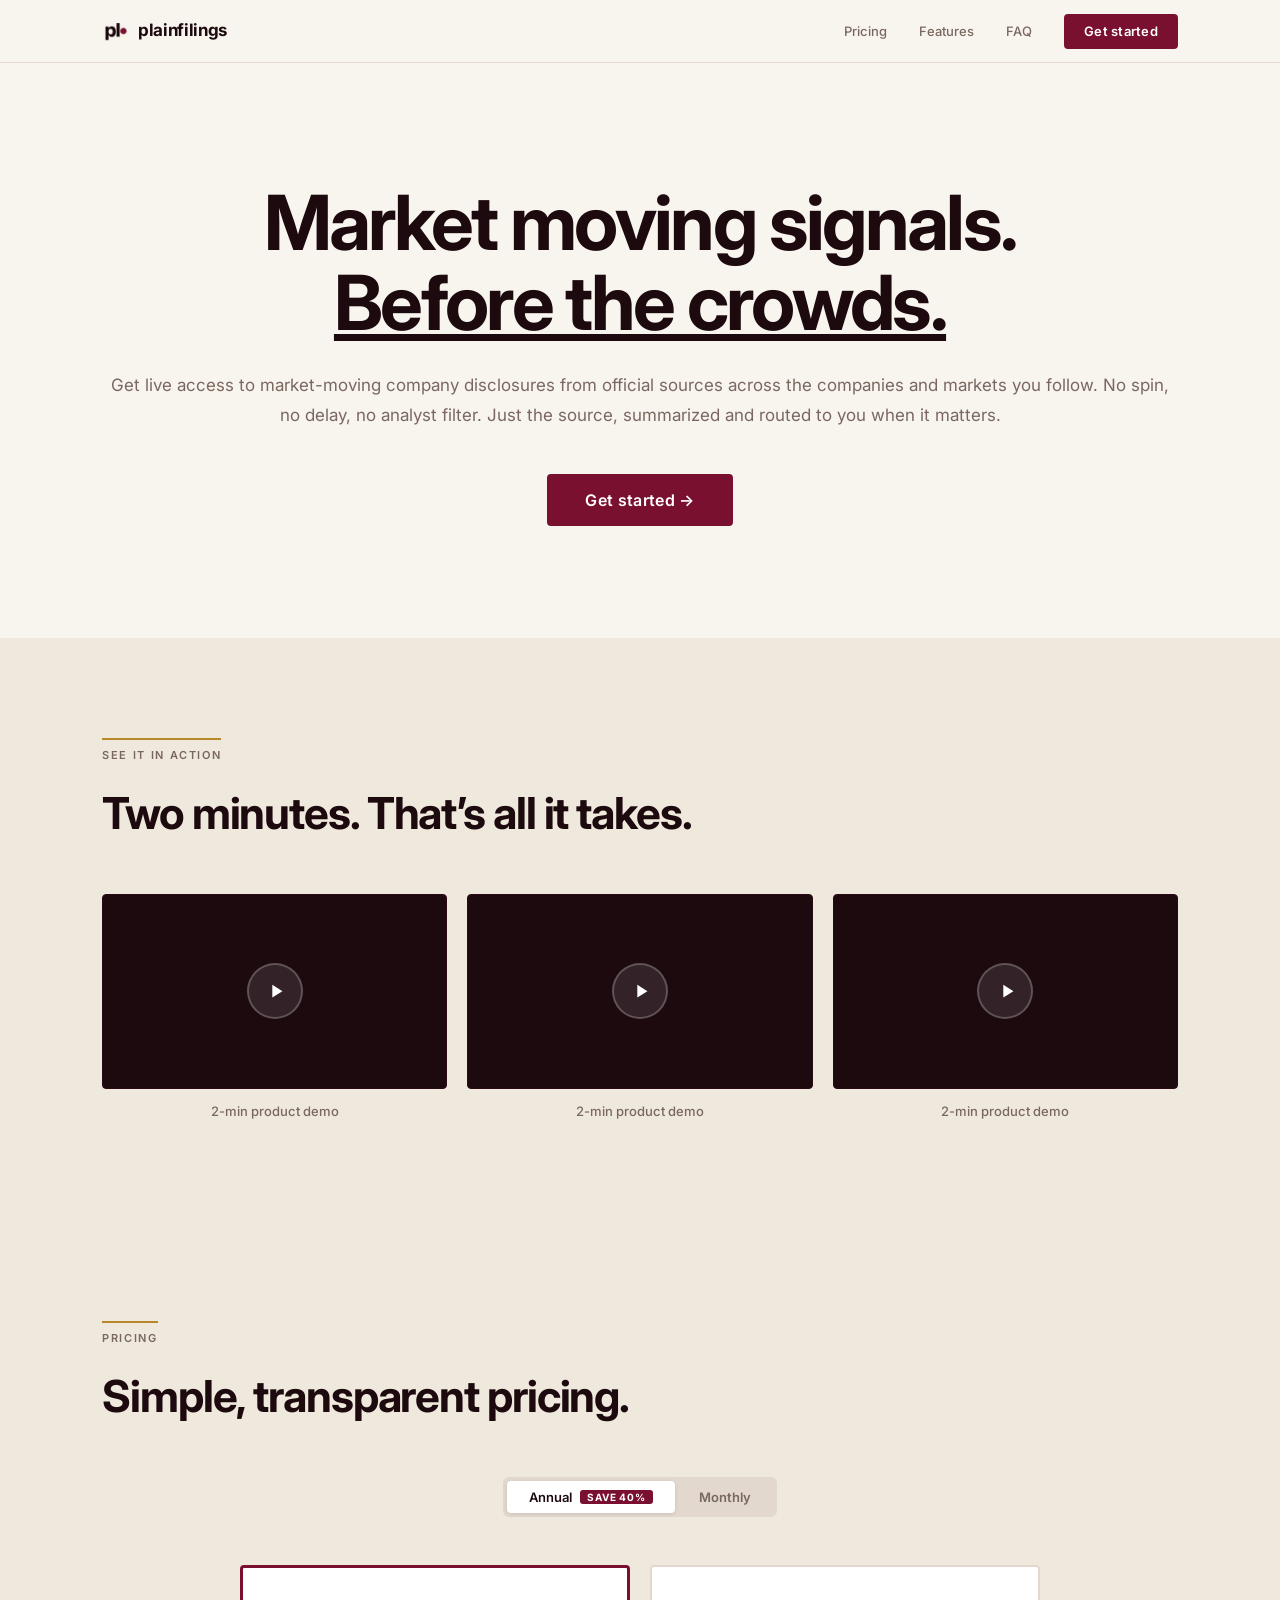
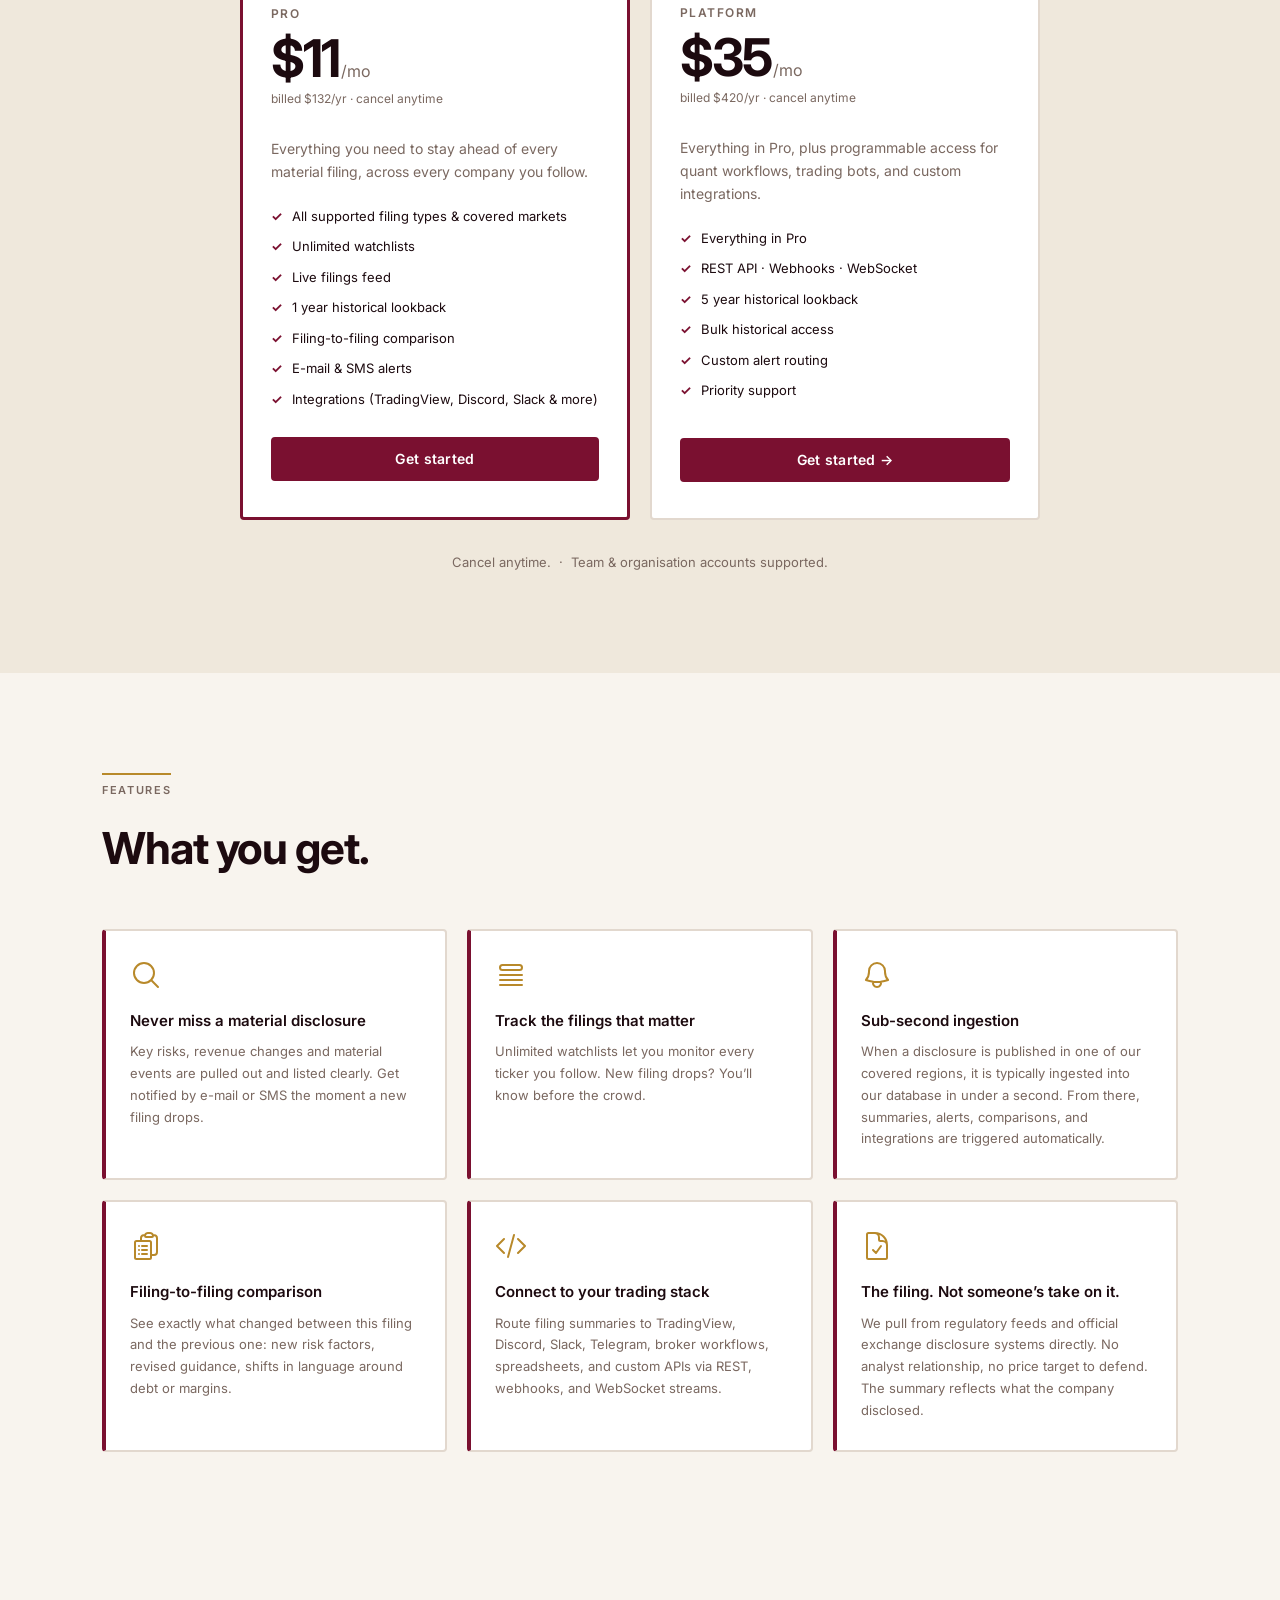
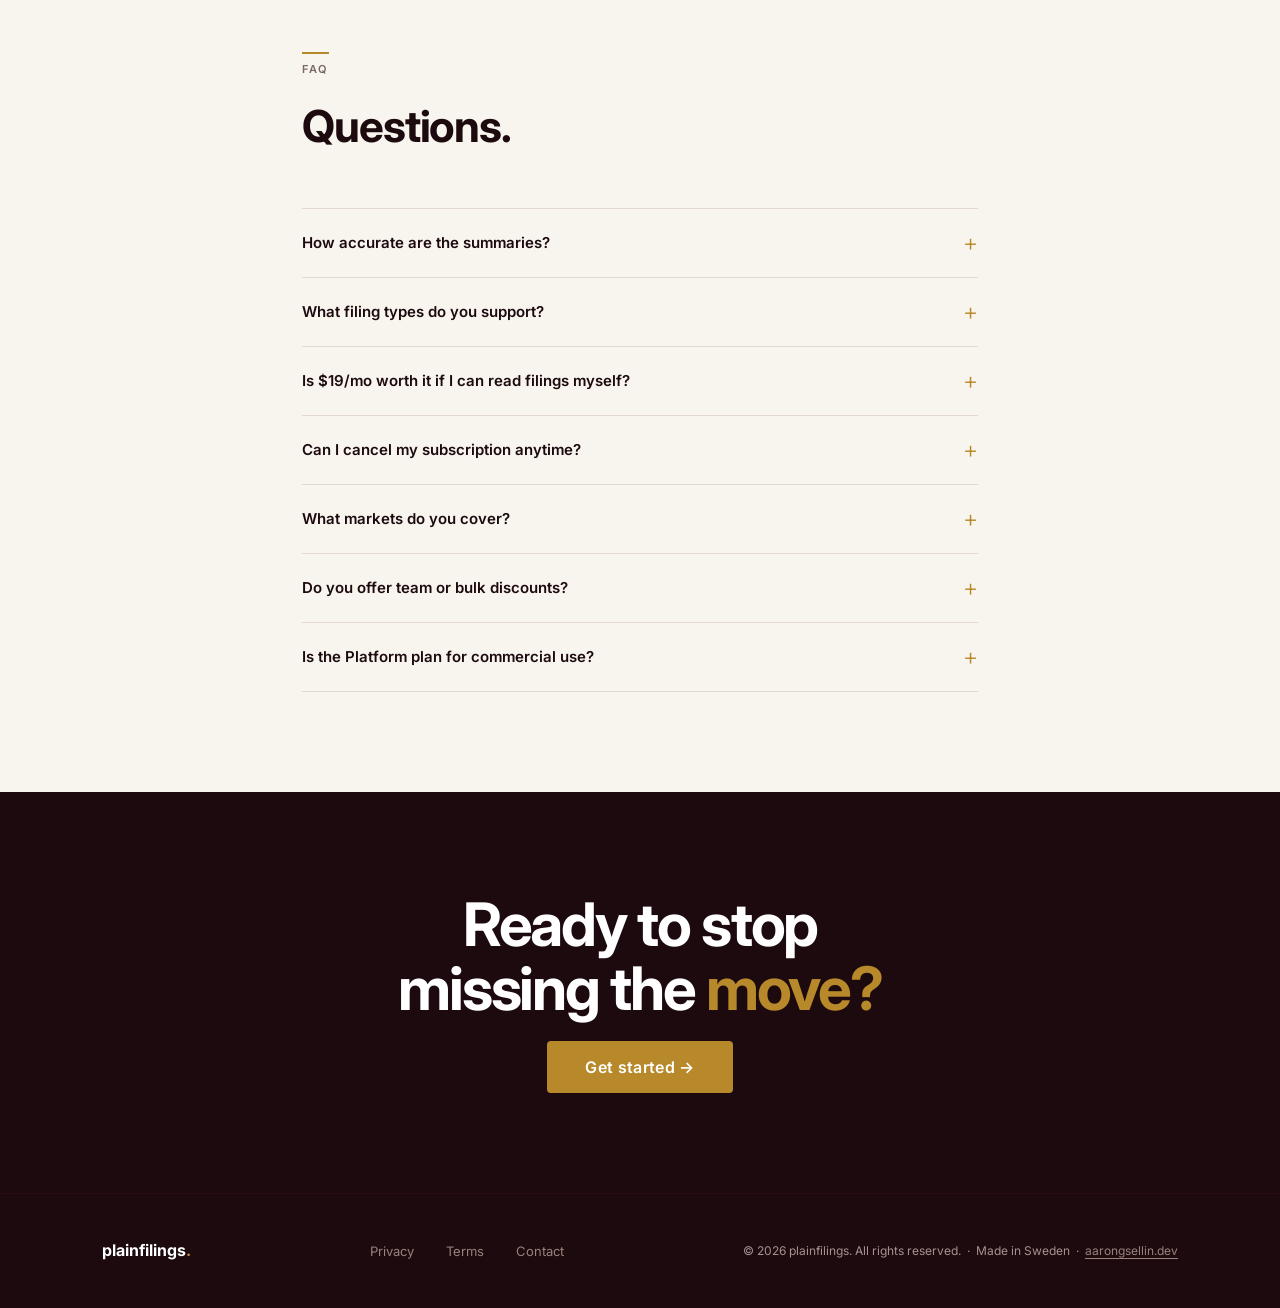
==== commit 245a9a94: "stuff" ====
--- a/index.html
+++ b/index.html
@@ -46,170 +46,283 @@
     <nav class="nav">
       <div class="container nav__inner">
         <a href="#" class="nav__logo">
-          <img src="logo.png" alt="" class="nav__logo-img" />plainfilings</a
-        >
+          <img src="logo.png" alt="" class="nav__logo-img" />plainfilings
+        </a>
         <div class="nav__links">
-          <a href="#how-it-works">How it works</a>
           <a href="#pricing">Pricing</a>
+          <a href="#features">Features</a>
           <a href="#faq">FAQ</a>
-          <a href="#" class="btn btn--primary btn--sm">Start free</a>
+          <a href="#" class="btn btn--primary btn--sm">Get started</a>
         </div>
       </div>
     </nav>
-    <section class="hero section">
-      <div class="container hero__inner">
-        <div class="hero__text">
-          <div class="hero__eyebrow">Stock Filing Normalizer</div>
-          <h1 class="hero__headline">
-            Stock Filings.<br /><span class="text-blue">Decoded.</span>
+
+    <section class="hero2 section">
+      <div class="container hero2__inner">
+        <div class="hero2__content">
+          <h1 class="hero2__headline">
+            Market moving signals.<br /><u>Before the crowds.</u>
           </h1>
-          <p class="hero__subline">
-            Plainfilings reads any stock filing (annual reports, quarterly
-            filings, prospectuses and more) and gives you a clear summary you
-            can act on.
+
+          <p class="hero2__sub">
+            Get live access to market-moving company disclosures from official
+            sources across the companies and markets you follow. No spin, no
+            delay, no analyst filter. Just the source, summarized and routed to
+            you when it matters.
           </p>
-          <div class="hero__ctas">
-            <a href="#" class="btn btn--primary">Start for free &rarr;</a>
-            <a href="#how-it-works" class="btn btn--ghost">See how it works</a>
-          </div>
-        </div>
-        <div class="hero__visual">
-          <img
-            src="live-feed-demo.png"
-            alt="plainfilings live feed — real-time filing summaries"
-            class="hero__screenshot"
-          />
+
+          <div class="hero2__ctas">
+            <a href="#" class="btn btn--primary btn--lg">Get started &rarr;</a>
+          </div>
         </div>
       </div>
     </section>
 
-    <section class="social-proof">
-      <div class="container social-proof__inner">
-        <div class="stat">
-          <span class="stat__number">2&ndash;3s</span>
-          <span class="stat__label">from filing release to summary</span>
-        </div>
-        <div class="stat__divider"></div>
-        <div class="stat">
-          <span class="stat__number">US + Nordic</span>
-          <span class="stat__label">markets covered</span>
-        </div>
-        <div class="stat__divider"></div>
-        <div class="stat">
-          <span class="stat__number">Any type</span>
-          <span class="stat__label"
-            >annual, quarterly, material events and more</span
-          >
+    <section class="video-section section section--light">
+      <div class="container">
+        <div class="section-tag">See it in action</div>
+        <h2 class="section-title">Two minutes. That&rsquo;s all it takes.</h2>
+        <div class="video-grid">
+          <div class="video-card">
+            <div class="video-card__thumb">
+              <div class="video-card__play" aria-hidden="true">
+                <svg
+                  xmlns="http://www.w3.org/2000/svg"
+                  viewBox="0 0 24 24"
+                  fill="currentColor"
+                >
+                  <path d="M8 5.14v14l11-7-11-7z" />
+                </svg>
+              </div>
+            </div>
+            <div class="video-card__label">2-min product demo</div>
+          </div>
+
+          <div class="video-card">
+            <div class="video-card__thumb">
+              <div class="video-card__play" aria-hidden="true">
+                <svg
+                  xmlns="http://www.w3.org/2000/svg"
+                  viewBox="0 0 24 24"
+                  fill="currentColor"
+                >
+                  <path d="M8 5.14v14l11-7-11-7z" />
+                </svg>
+              </div>
+            </div>
+            <div class="video-card__label">2-min product demo</div>
+          </div>
+
+          <div class="video-card">
+            <div class="video-card__thumb">
+              <div class="video-card__play" aria-hidden="true">
+                <svg
+                  xmlns="http://www.w3.org/2000/svg"
+                  viewBox="0 0 24 24"
+                  fill="currentColor"
+                >
+                  <path d="M8 5.14v14l11-7-11-7z" />
+                </svg>
+              </div>
+            </div>
+            <div class="video-card__label">2-min product demo</div>
+          </div>
         </div>
       </div>
     </section>
 
-    <section class="pain section section--dark">
-      <div class="container pain__inner">
-        <div class="section-tag section-tag--light">The Problem</div>
-        <h2 class="pain__headline">
-          Reading stock filings<br />is
-          <span class="text-red">hard and time consuming.</span>
-        </h2>
-        <p class="pain__body">
-          A filing can run 200+ pages of circular legal language written by
-          lawyers. By the time you've decoded it, the market has already moved.
+    <!-- <section class="section">
+      <div class="container">
+        <div class="section-tag">What users say</div>
+        <h2 class="section-title">Trusted by investors who move fast.</h2>
+        <div class="testimonials__grid">
+          <div class="testimonial-card">
+            <blockquote class="testimonial-card__quote">
+              I cut my filing review time from two hours to under ten minutes.
+              plainfilings is the first tool that actually respects how fast
+              markets move.
+            </blockquote>
+            <div class="testimonial-card__author">
+              <div class="avatar-placeholder">photo</div>
+              <div>
+                <div class="testimonial-card__name">Marcus T.</div>
+                <div class="testimonial-card__role">
+                  Independent equity analyst
+                </div>
+              </div>
+            </div>
+          </div>
+
+          <div class="testimonial-card">
+            <blockquote class="testimonial-card__quote">
+              The first time an 8-K summary hit my inbox before the PDF had even
+              loaded on EDGAR, I knew I wasn&rsquo;t going back.
+            </blockquote>
+            <div class="testimonial-card__author">
+              <div class="avatar-placeholder">photo</div>
+              <div>
+                <div class="testimonial-card__name">Sofia L.</div>
+                <div class="testimonial-card__role">
+                  Long/short PM, family office
+                </div>
+              </div>
+            </div>
+          </div>
+
+          <div class="testimonial-card">
+            <blockquote class="testimonial-card__quote">
+              We pipe summaries straight into our internal dashboard via the
+              API. Saved us weeks of scraping and parsing work.
+            </blockquote>
+            <div class="testimonial-card__author">
+              <div class="avatar-placeholder">photo</div>
+              <div>
+                <div class="testimonial-card__name">Raj K.</div>
+                <div class="testimonial-card__role">
+                  Quant developer, hedge fund
+                </div>
+              </div>
+            </div>
+          </div>
+        </div>
+      </div>
+    </section> -->
+
+    <section id="pricing" class="pricing section section--light">
+      <div class="container">
+        <div class="section-tag">Pricing</div>
+        <h2 class="section-title">Simple, transparent pricing.</h2>
+
+        <div class="pricing-toggle-wrap">
+          <div class="pricing-toggle" role="group" aria-label="Billing period">
+            <button
+              class="pricing-toggle__btn pricing-toggle__btn--active"
+              data-billing="annual"
+              aria-pressed="true"
+            >
+              Annual <span class="pricing-toggle__save">Save 40%</span>
+            </button>
+            <button
+              class="pricing-toggle__btn"
+              data-billing="monthly"
+              aria-pressed="false"
+            >
+              Monthly
+            </button>
+          </div>
+        </div>
+
+        <div class="pricing__grid pricing__grid--two" id="pricing2Grid">
+          <!-- Pro -->
+          <div class="pricing-card pricing-card--featured">
+            <div class="pricing-card__tier">Pro</div>
+
+            <div class="pricing-price" data-price-annual>
+              <div class="pricing-card__price">
+                <span class="pricing-card__amount">$11</span>
+                <span class="pricing-card__per">/mo</span>
+              </div>
+              <div class="pricing-card__billing">
+                billed $132/yr &middot; cancel anytime
+              </div>
+            </div>
+            <div class="pricing-price" data-price-monthly hidden>
+              <div class="pricing-card__price">
+                <span class="pricing-card__amount">$19</span>
+                <span class="pricing-card__per">/mo</span>
+              </div>
+              <div class="pricing-card__billing">
+                billed monthly &middot; cancel anytime
+              </div>
+            </div>
+
+            <p class="pricing-card__pitch">
+              Everything you need to stay ahead of every material filing, across
+              every company you follow.
+            </p>
+
+            <ul class="pricing-card__features">
+              <li>
+                <span class="check">&#10003;</span> All supported filing types
+                &amp; covered markets
+              </li>
+              <li><span class="check">&#10003;</span> Unlimited watchlists</li>
+              <li><span class="check">&#10003;</span> Live filings feed</li>
+              <li>
+                <span class="check">&#10003;</span> 1 year historical lookback
+              </li>
+              <li>
+                <span class="check">&#10003;</span> Filing-to-filing comparison
+              </li>
+              <li>
+                <span class="check">&#10003;</span> E-mail &amp; SMS alerts
+              </li>
+              <li>
+                <span class="check">&#10003;</span> Integrations (TradingView,
+                Discord, Slack &amp; more)
+              </li>
+            </ul>
+            <a href="#" class="btn btn--primary btn--full">Get started</a>
+          </div>
+
+          <!-- Platform -->
+          <div class="pricing-card">
+            <div class="pricing-card__tier">Platform</div>
+
+            <div class="pricing-price" data-price-annual>
+              <div class="pricing-card__price">
+                <span class="pricing-card__amount">$35</span>
+                <span class="pricing-card__per">/mo</span>
+              </div>
+              <div class="pricing-card__billing">
+                billed $420/yr &middot; cancel anytime
+              </div>
+            </div>
+            <div class="pricing-price" data-price-monthly hidden>
+              <div class="pricing-card__price">
+                <span class="pricing-card__amount">$59</span>
+                <span class="pricing-card__per">/mo</span>
+              </div>
+              <div class="pricing-card__billing">
+                billed monthly &middot; cancel anytime
+              </div>
+            </div>
+
+            <p class="pricing-card__pitch">
+              Everything in Pro, plus programmable access for quant workflows,
+              trading bots, and custom integrations.
+            </p>
+
+            <ul class="pricing-card__features">
+              <li><span class="check">&#10003;</span> Everything in Pro</li>
+              <li>
+                <span class="check">&#10003;</span> REST API &middot; Webhooks
+                &middot; WebSocket
+              </li>
+              <li>
+                <span class="check">&#10003;</span> 5 year historical lookback
+              </li>
+              <li>
+                <span class="check">&#10003;</span> Bulk historical access
+              </li>
+              <li><span class="check">&#10003;</span> Custom alert routing</li>
+              <li><span class="check">&#10003;</span> Priority support</li>
+            </ul>
+            <a href="#" class="btn btn--primary btn--full"
+              >Get started &rarr;</a
+            >
+          </div>
+        </div>
+        <p class="pricing__note">
+          Cancel anytime. &nbsp;&middot;&nbsp; Team &amp; organisation accounts
+          supported.
         </p>
-        <p class="pain__body">
-          So most people wait for the analyst note. Which lands 15 minutes late,
-          filtered through a sell-side relationship and a price target that
-          needs defending. That&rsquo;s not the filing. That&rsquo;s
-          someone&rsquo;s spin on it.
-        </p>
       </div>
     </section>
 
-    <section id="how-it-works" class="how section">
+    <section id="features" class="features section">
       <div class="container">
-        <div class="section-tag">The workings.</div>
-        <h2 class="section-title">How it works.</h2>
-        <div class="steps">
-          <div class="step">
-            <span class="step__number">01</span>
-            <h3 class="step__title">Search a ticker</h3>
-            <p class="step__desc">
-              Enter any ticker symbol. plainfilings monitors regulatory feeds
-              (SEC EDGAR, Nasdaq Stockholm, Copenhagen, Helsinki and Oslo
-              B&oslash;rs) and watches each company&rsquo;s investor relations
-              page directly, so we catch disclosures the moment they are
-              published, wherever they appear first.
-            </p>
-          </div>
-          <div class="step__connector"></div>
-          <div class="step">
-            <span class="step__number">02</span>
-            <h3 class="step__title">We read it for you</h3>
-            <p class="step__desc">
-              Our model reads the entire filing and picks out risks, key numbers
-              and material changes. We run on our own hardware, so summaries are
-              ready in
-              <strong>2&ndash;3 seconds</strong> from the moment a filing is
-              published.
-            </p>
-          </div>
-          <div class="step__connector"></div>
-          <div class="step">
-            <span class="step__number">03</span>
-            <h3 class="step__title">Read, act, move on</h3>
-            <p class="step__desc">
-              Get a structured plain-English summary in seconds. No legal
-              dictionary required.
-            </p>
-          </div>
-        </div>
-      </div>
-    </section>
-
-    <section class="sources section" style="padding: 64px 0">
-      <div class="container">
-        <div class="section-tag">Data Sources</div>
-        <h2 class="section-title">Where we pull from.</h2>
-        <p class="sources__intro">
-          We connect directly to regulatory feeds and official exchange
-          disclosure systems in each market. No data brokers, no intermediaries.
-        </p>
-        <div class="sources-grid">
-          <div class="sources-cell">
-            <div class="sources-cell__market">&#x1F1FA;&#x1F1F8; United States</div>
-            <div class="sources-cell__feeds">SEC EDGAR &middot; NYSE &middot; Nasdaq US</div>
-          </div>
-          <div class="sources-cell">
-            <div class="sources-cell__market">&#x1F1EC;&#x1F1E7; United Kingdom</div>
-            <div class="sources-cell__feeds">FCA (National Storage Mechanism) &middot; London Stock Exchange</div>
-          </div>
-          <div class="sources-cell">
-            <div class="sources-cell__market">&#x1F1F8;&#x1F1EA; Sweden</div>
-            <div class="sources-cell__feeds">Finansinspektionen (FI) &middot; Nasdaq Stockholm</div>
-          </div>
-          <div class="sources-cell">
-            <div class="sources-cell__market">&#x1F1E9;&#x1F1F0; Denmark</div>
-            <div class="sources-cell__feeds">Finanstilsynet &middot; Nasdaq Copenhagen</div>
-          </div>
-          <div class="sources-cell">
-            <div class="sources-cell__market">&#x1F1EB;&#x1F1EE; Finland</div>
-            <div class="sources-cell__feeds">Finanssivalvonta (FIN-FSA) &middot; Nasdaq Helsinki</div>
-          </div>
-          <div class="sources-cell">
-            <div class="sources-cell__market">&#x1F1F3;&#x1F1F4; Norway</div>
-            <div class="sources-cell__feeds">Finanstilsynet &middot; Oslo B&oslash;rs (Euronext)</div>
-          </div>
-
-        </div>
-        </div>
-      </div>
-    </section>
-
-    <!-- ======================================================
-       5. FEATURES & BENEFITS
-       ====================================================== -->
-    <section class="features section section--light">
-      <div class="container">
-        <div class="section-tag">Features &amp; Benefits</div>
+        <div class="section-tag">Features</div>
         <h2 class="section-title">What you get.</h2>
         <div class="features__grid">
           <div class="feature-card">
@@ -232,9 +345,9 @@
               Never miss a material disclosure
             </h3>
             <p class="feature-card__desc">
-              Key risks, revenue changes and material disclosures are pulled out
-              and listed clearly. Nothing gets buried. Get an instant shout-out
-              by e-mail or SMS the moment a new filing drops.
+              Key risks, revenue changes and material events are pulled out and
+              listed clearly. Get notified by e-mail or SMS the moment a new
+              filing drops.
             </p>
           </div>
 
@@ -256,9 +369,8 @@
             </div>
             <h3 class="feature-card__title">Track the filings that matter</h3>
             <p class="feature-card__desc">
-              Pro watchlists let you monitor multiple tickers. New filing drops?
-              You&rsquo;ll know before the crowd.
-              <span class="badge-pro">Pro</span>
+              Unlimited watchlists let you monitor every ticker you follow. New
+              filing drops? You&rsquo;ll know before the crowd.
             </p>
           </div>
 
@@ -278,16 +390,36 @@
                 />
               </svg>
             </div>
-            <h3 class="feature-card__title">
-              2&ndash;3 second summaries, always
-            </h3>
+            <h3 class="feature-card__title">Sub-second ingestion</h3>
             <p class="feature-card__desc">
-              We run our own models on our own hardware. No third-party API
-              queues. A filing is published and your summary is ready in under
-              three seconds. If it lands later, you get your money back.<span
-                class="badge-pro"
-                >Pro</span
+              When a disclosure is published in one of our covered regions, it
+              is typically ingested into our database in under a second. From
+              there, summaries, alerts, comparisons, and integrations are
+              triggered automatically.
+            </p>
+          </div>
+
+          <div class="feature-card">
+            <div class="feature-card__icon">
+              <svg
+                xmlns="http://www.w3.org/2000/svg"
+                fill="none"
+                viewBox="0 0 24 24"
+                stroke-width="1.5"
+                stroke="currentColor"
               >
+                <path
+                  stroke-linecap="round"
+                  stroke-linejoin="round"
+                  d="M9 12h3.75M9 15h3.75M9 18h3.75m3 .75H18a2.25 2.25 0 0 0 2.25-2.25V6.108c0-1.135-.845-2.098-1.976-2.192a48.424 48.424 0 0 0-1.123-.08m-5.801 0c-.065.21-.1.433-.1.664 0 .414.336.75.75.75h4.5a.75.75 0 0 0 .75-.75 2.25 2.25 0 0 0-.1-.664m-5.8 0A2.251 2.251 0 0 1 13.5 2.25H15c1.012 0 1.867.668 2.15 1.586m-5.8 0c-.376.023-.75.05-1.124.08C9.095 4.01 8.25 4.973 8.25 6.108V8.25m0 0H4.875c-.621 0-1.125.504-1.125 1.125v11.25c0 .621.504 1.125 1.125 1.125h9.75c.621 0 1.125-.504 1.125-1.125V9.375c0-.621-.504-1.125-1.125-1.125H8.25ZM6.75 12h.008v.008H6.75V12Zm0 3h.008v.008H6.75V15Zm0 3h.008v.008H6.75V18Z"
+                />
+              </svg>
+            </div>
+            <h3 class="feature-card__title">Filing-to-filing comparison</h3>
+            <p class="feature-card__desc">
+              See exactly what changed between this filing and the previous one:
+              new risk factors, revised guidance, shifts in language around debt
+              or margins.
             </p>
           </div>
 
@@ -307,10 +439,11 @@
                 />
               </svg>
             </div>
-            <h3 class="feature-card__title">Pipe summaries into your stack</h3>
+            <h3 class="feature-card__title">Connect to your trading stack</h3>
             <p class="feature-card__desc">
-              REST API, webhooks and WebSocket streams. Get summaries straight
-              to your server, your way. <span class="badge-dev">Platform</span>
+              Route filing summaries to TradingView, Discord, Slack, Telegram,
+              broker workflows, spreadsheets, and custom APIs via REST,
+              webhooks, and WebSocket streams.
             </p>
           </div>
 
@@ -334,316 +467,15 @@
               The filing. Not someone&rsquo;s take on it.
             </h3>
             <p class="feature-card__desc">
-              We pull from regulatory feeds and company investor relations pages
-              directly. No analyst relationship in the way, no price target to
-              defend. The summary reflects what the company disclosed, nothing
-              added.
-            </p>
-          </div>
-
-          <div class="feature-card">
-            <div class="feature-card__icon">
-              <svg
-                xmlns="http://www.w3.org/2000/svg"
-                fill="none"
-                viewBox="0 0 24 24"
-                stroke-width="1.5"
-                stroke="currentColor"
-              >
-                <path
-                  stroke-linecap="round"
-                  stroke-linejoin="round"
-                  d="M9.348 14.651a3.75 3.75 0 0 1 0-5.303m5.304 0a3.75 3.75 0 0 1 0 5.303m-7.425 2.122a6.75 6.75 0 0 1 0-9.546m9.546 0a6.75 6.75 0 0 1 0 9.546M5.106 18.894c-3.808-3.808-3.808-9.98 0-13.789m13.788 0c3.808 3.808 3.808 9.981 0 13.79M12 12h.008v.007H12V12Zm.375 0a.375.375 0 1 1-.75 0 .375.375 0 0 1 .75 0Z"
-                />
-              </svg>
-            </div>
-            <h3 class="feature-card__title">
-              Sit in on earnings calls
-              <span class="badge-planned">Planned</span>
-            </h3>
-            <p class="feature-card__desc">
-              plainfilings monitors live earnings calls and summarizes what
-              management actually said, in real time. Hear it before the analyst
-              pack has had a chance to frame it for you.
-              <span class="badge-pro">Pro</span>
+              We pull from regulatory feeds and official exchange disclosure
+              systems directly. No analyst relationship, no price target to
+              defend. The summary reflects what the company disclosed.
             </p>
           </div>
         </div>
       </div>
     </section>
 
-    <section class="screenshot-showcase section">
-      <div class="container">
-        <div class="section-tag">Product</div>
-        <h2 class="section-title">Your watchlist. Always up to date.</h2>
-        <p class="screenshot-showcase__sub">
-          Track every ticker that matters to you. Get notified the instant a new
-          filing drops &mdash; before the crowds react.
-        </p>
-        <div class="screenshot-showcase__frame">
-          <img
-            src="watchlist-demo.png"
-            alt="plainfilings watchlist — monitor your tickers and manage notifications"
-            class="screenshot-showcase__img"
-          />
-        </div>
-      </div>
-    </section>
-
-    <!-- <section class="testimonials section">
-      <div class="container">
-        <div class="section-tag">Testimonials</div>
-        <h2 class="section-title">What users say.</h2>
-        <div class="testimonials__grid">
-          <div class="testimonial-card">
-            <blockquote class="testimonial-card__quote">
-              I cut my filing review time from two hours down to under ten
-              minutes. plainfilings is the first tool that actually respects my
-              time.
-            </blockquote>
-            <div class="testimonial-card__author">
-              <div class="avatar-placeholder">[photo]</div>
-              <div>
-                <div class="testimonial-card__name">Marcus T.</div>
-                <div class="testimonial-card__role">
-                  Independent equity analyst
-                </div>
-              </div>
-            </div>
-          </div>
-
-          <div class="testimonial-card">
-            <blockquote class="testimonial-card__quote">
-              The first time an 8-K summary hit my inbox before most desks had
-              even opened the PDF, I knew I wasn&rsquo;t going back.
-            </blockquote>
-            <div class="testimonial-card__author">
-              <div class="avatar-placeholder">[photo]</div>
-              <div>
-                <div class="testimonial-card__name">Sofia L.</div>
-                <div class="testimonial-card__role">
-                  Long/short PM, family office
-                </div>
-              </div>
-            </div>
-          </div>
-
-          <div class="testimonial-card">
-            <blockquote class="testimonial-card__quote">
-              We pipe summaries directly into our internal dashboard via the
-              API. Saved us weeks of scraping and parsing work.
-            </blockquote>
-            <div class="testimonial-card__author">
-              <div class="avatar-placeholder">[photo]</div>
-              <div>
-                <div class="testimonial-card__name">Raj K.</div>
-                <div class="testimonial-card__role">
-                  Quant developer, hedge fund
-                </div>
-              </div>
-            </div>
-          </div>
-        </div>
-      </div>
-    </section> -->
-
-    <section id="integrations" class="integrations section">
-      <div class="container">
-        <div class="section-tag">Integrations</div>
-        <h2 class="section-title">Integrations for the tools<br />traders already use</h2>
-        <p class="integrations__sub">Turn filings into real-time signals across your charts, alerts, chat rooms, broker workflows, spreadsheets, and custom systems.</p>
-        <p class="integrations__body">Filing intelligence is most valuable when it appears where decisions happen. Connect real-time summaries, event tags, urgency scores, and filing links to the platforms traders already rely on&nbsp;&mdash; so every material filing can become an alert, a chart context, a team signal, or a programmable event.</p>
-
-        <div class="integrations__grid">
-
-          <div class="integration-card">
-            <div class="integration-card__icon">
-              <svg xmlns="http://www.w3.org/2000/svg" fill="none" viewBox="0 0 24 24" stroke-width="1.5" stroke="currentColor">
-                <path stroke-linecap="round" stroke-linejoin="round" d="M3.75 3v11.25A2.25 2.25 0 0 0 6 16.5h2.25M3.75 3h-1.5m1.5 0h16.5m0 0h1.5m-1.5 0v11.25A2.25 2.25 0 0 1 18 16.5h-2.25m-7.5 0h7.5m-7.5 0-1 3m8.5-3 1 3m0 0 .5 1.5m-.5-1.5h-9.5m0 0-.5 1.5M9 11.25v1.5M12 9v3.75m3-6v6" />
-              </svg>
-            </div>
-            <h3 class="integration-card__title">TradingView</h3>
-            <p class="integration-card__desc">Bring filing events into your charting workflow. Link alerts directly to TradingView charts, align filings with price action, and spot when regulatory events coincide with breakouts, volume spikes, VWAP moves, or key technical levels.</p>
-          </div>
-
-          <div class="integration-card">
-            <div class="integration-card__icon">
-              <svg xmlns="http://www.w3.org/2000/svg" fill="none" viewBox="0 0 24 24" stroke-width="1.5" stroke="currentColor">
-                <path stroke-linecap="round" stroke-linejoin="round" d="M17.25 6.75 22.5 12l-5.25 5.25m-10.5 0L1.5 12l5.25-5.25m7.5-3-4.5 16.5" />
-              </svg>
-            </div>
-            <h3 class="integration-card__title">Pine Script Workflows</h3>
-            <p class="integration-card__desc">Pair technical alerts with filing intelligence. Create trader-focused rules like &ldquo;new 8-K plus price above VWAP,&rdquo; &ldquo;Form&nbsp;4 insider buy plus breakout,&rdquo; or &ldquo;offering detected plus loss of support.&rdquo;</p>
-          </div>
-
-          <div class="integration-card">
-            <div class="integration-card__icon">
-              <svg xmlns="http://www.w3.org/2000/svg" fill="none" viewBox="0 0 24 24" stroke-width="1.5" stroke="currentColor">
-                <path stroke-linecap="round" stroke-linejoin="round" d="M9 17.25v1.007a3 3 0 0 1-.879 2.122L7.5 21h9l-.621-.621A3 3 0 0 1 15 18.257V17.25m6-12V15a2.25 2.25 0 0 1-2.25 2.25H5.25A2.25 2.25 0 0 1 3 15V5.25m18 0A2.25 2.25 0 0 0 18.75 3H5.25A2.25 2.25 0 0 0 3 5.25m18 0H3" />
-              </svg>
-            </div>
-            <h3 class="integration-card__title">Broker &amp; Terminal Workflows</h3>
-            <p class="integration-card__desc">Connect filings to the places trades are monitored and executed. Match alerts against watchlists, positions, and options exposure, then hand off the ticker to the broker or terminal workflow where the trader acts.</p>
-          </div>
-
-          <div class="integration-card">
-            <div class="integration-card__icon">
-              <svg xmlns="http://www.w3.org/2000/svg" fill="none" viewBox="0 0 24 24" stroke-width="1.5" stroke="currentColor">
-                <path stroke-linecap="round" stroke-linejoin="round" d="M20.25 8.511c.884.284 1.5 1.128 1.5 2.097v4.286c0 1.136-.847 2.1-1.98 2.193-.34.027-.68.052-1.02.072v3.091l-3-3c-1.354 0-2.694-.055-4.02-.163a2.115 2.115 0 0 1-.825-.242m9.345-8.334a2.126 2.126 0 0 0-.476-.095 48.64 48.64 0 0 0-8.048 0c-1.131.094-1.976 1.057-1.976 2.192v4.286c0 .837.46 1.58 1.155 1.951m9.345-8.334V6.637c0-1.621-1.152-3.026-2.76-3.235A48.455 48.455 0 0 0 11.25 3c-2.115 0-4.198.137-6.24.402-1.608.209-2.76 1.614-2.76 3.235v6.226c0 1.621 1.152 3.026 2.76 3.235.577.075 1.157.14 1.74.194V21l4.155-4.155" />
-              </svg>
-            </div>
-            <h3 class="integration-card__title">Discord, Slack &amp; Telegram</h3>
-            <p class="integration-card__desc">Route high-signal filing alerts into the channels where traders move fastest. Separate alerts by watchlist, sector, market cap, event type, or urgency &mdash; from insider buying and offerings to M&amp;A, guidance changes, delistings, and bankruptcy events.</p>
-          </div>
-
-          <div class="integration-card">
-            <div class="integration-card__icon">
-              <svg xmlns="http://www.w3.org/2000/svg" fill="none" viewBox="0 0 24 24" stroke-width="1.5" stroke="currentColor">
-                <path stroke-linecap="round" stroke-linejoin="round" d="M3.75 13.5l10.5-11.25L12 10.5h8.25L9.75 21.75 12 13.5H3.75z" />
-              </svg>
-            </div>
-            <h3 class="integration-card__title">Webhooks &amp; API</h3>
-            <p class="integration-card__desc">Make every filing programmable. Stream structured filing events into bots, scanners, dashboards, quant workflows, internal tools, and trading infrastructure.</p>
-          </div>
-
-          <div class="integration-card">
-            <div class="integration-card__icon">
-              <svg xmlns="http://www.w3.org/2000/svg" fill="none" viewBox="0 0 24 24" stroke-width="1.5" stroke="currentColor">
-                <path stroke-linecap="round" stroke-linejoin="round" d="M3.75 6A2.25 2.25 0 0 1 6 3.75h2.25A2.25 2.25 0 0 1 10.5 6v2.25a2.25 2.25 0 0 1-2.25 2.25H6a2.25 2.25 0 0 1-2.25-2.25V6ZM3.75 15.75A2.25 2.25 0 0 1 6 13.5h2.25a2.25 2.25 0 0 1 2.25 2.25V18a2.25 2.25 0 0 1-2.25 2.25H6A2.25 2.25 0 0 1 3.75 18v-2.25ZM13.5 6a2.25 2.25 0 0 1 2.25-2.25H18A2.25 2.25 0 0 1 20.25 6v2.25A2.25 2.25 0 0 1 18 10.5h-2.25a2.25 2.25 0 0 1-2.25-2.25V6ZM13.5 15.75a2.25 2.25 0 0 1 2.25-2.25H18a2.25 2.25 0 0 1 2.25 2.25V18A2.25 2.25 0 0 1 18 20.25h-2.25A2.25 2.25 0 0 1 13.5 18v-2.25Z" />
-              </svg>
-            </div>
-            <h3 class="integration-card__title">Spreadsheets &amp; Research Tools</h3>
-            <p class="integration-card__desc">Pull filing intelligence into Google Sheets, Excel, CSV exports, and research workflows for screening, monitoring, reporting, and idea generation.</p>
-          </div>
-
-        </div>
-
-        <div class="alert-examples">
-          <div class="alert-examples__label">Example alert triggers</div>
-          <ul class="alert-examples__list">
-            <li>New 8-K while price is above VWAP</li>
-            <li>Form&nbsp;4 insider buy during a breakout</li>
-            <li>Offering detected after-hours</li>
-            <li>Guidance update with unusual premarket volume</li>
-            <li>13D activist filing on a watched ticker</li>
-            <li>Delisting notice on an open position</li>
-          </ul>
-        </div>
-
-        <p class="integrations__footer-copy">From TradingView and Pine Script workflows to Discord rooms, broker watchlists, and custom APIs, integrations make filings actionable the moment they hit. Route the right events to the right place, reduce noise, and keep filing intelligence close to the trade.</p>
-
-        <div class="integrations__ctas">
-          <a href="#" class="btn btn--primary">Connect your trading workflow &rarr;</a>
-          <a href="#" class="btn btn--ghost">Explore integrations</a>
-        </div>
-      </div>
-    </section>
-
-    <section id="pricing" class="pricing section section--light">
-      <div class="container">
-        <div class="section-tag">Pricing</div>
-        <h2 class="section-title">Pricing.</h2>
-        <div class="pricing__grid pricing__grid--two">
-          <div class="pricing-card pricing-card--featured">
-            <div class="pricing-card__badge">1&nbsp;month free trial</div>
-            <div class="pricing-card__tier">Pro</div>
-            <div class="pricing-card__price">
-              <span class="pricing-card__amount">&euro;29</span>
-              <span class="pricing-card__per">/mo</span>
-            </div>
-            <ul class="pricing-card__features">
-              <li>
-                <span class="check">&#10003;</span> All supported filing types &amp; covered markets
-              </li>
-              <li>
-                <span class="check">&#10003;</span> Unlimited watchlists
-              </li>
-              <li>
-                <span class="check">&#10003;</span> Live filings feed
-                <span
-                  class="tip"
-                  data-tip="A real-time stream of every filing published across all covered markets, with summaries ready within seconds of release."
-                  >&#9432;</span
-                >
-              </li>
-              <li>
-                <span class="check">&#10003;</span> 5&nbsp;year historical lookback
-                <span
-                  class="tip"
-                  data-tip="Search and retrieve filing summaries going back five years."
-                  >&#9432;</span
-                >
-              </li>
-              <li>
-                <span class="check">&#10003;</span> Filing-to-filing comparison
-                <span
-                  class="tip"
-                  data-tip="See exactly what changed between this filing and the previous one: new risk factors, revised guidance, shifts in language around debt or margins."
-                  >&#9432;</span
-                >
-              </li>
-              <li>
-                <span class="check">&#10003;</span> Integrations
-                <span
-                  class="tip"
-                  data-tip="Connect filings to TradingView, Pine Script alerts, Discord, Slack, Telegram, broker workflows, and more."
-                  >&#9432;</span
-                >
-              </li>
-              <li>
-                <span class="check">&#10003;</span> E-mail &amp; SMS alerts
-              </li>
-            </ul>
-            <a href="#" class="btn btn--primary btn--full">Start your free month &rarr;</a>
-          </div>
-
-          <div class="pricing-card">
-            <div class="pricing-card__badge pricing-card__badge--soon">
-              Coming soon
-            </div>
-            <div class="pricing-card__tier">Platform</div>
-            <div class="pricing-card__price">
-              <span class="pricing-card__amount pricing-card__amount--strike">&euro;99</span>
-              <span class="pricing-card__amount">&euro;49.50</span>
-              <span class="pricing-card__per">/first&nbsp;mo</span>
-            </div>
-            <div class="pricing-card__billing">then &euro;99/mo &middot; cancel anytime</div>
-            <div class="pricing-card__discount-banner">50% off your first month</div>
-            <ul class="pricing-card__features">
-              <li>
-                <span class="check">&#10003;</span> REST API &middot; Webhooks &middot; WebSocket
-                <span
-                  class="tip"
-                  data-tip="Read more in our API docs"
-                  >&#9432;</span
-                >
-              </li>
-              <li>
-                <span class="check">&#10003;</span> Bulk historical access
-                <span
-                  class="tip"
-                  data-tip="Query summaries for filings going back years. Useful for backtesting, research pipelines and building your own dataset."
-                  >&#9432;</span
-                >
-              </li>
-              <li>
-                <span class="check">&#10003;</span> Custom alert routing
-                <span
-                  class="tip"
-                  data-tip="Route filing events to any endpoint — internal dashboards, trading bots, scanners, or external services."
-                  >&#9432;</span
-                >
-              </li>
-              <li><span class="check">&#10003;</span> Priority support</li>
-            </ul>
-            <a href="#" class="btn btn--outline btn--full">Get access</a>
-          </div>
-        </div>
-        <p class="pricing__note">
-          No credit card required. Cancel anytime. &nbsp;&middot;&nbsp; Team &amp; organisation accounts supported.
-        </p>
-      </div>
-    </section>
     <section id="faq" class="faq section">
       <div class="container faq__inner">
         <div class="section-tag">FAQ</div>
@@ -666,33 +498,29 @@
 
           <div class="faq-item">
             <button class="faq-item__question" aria-expanded="false">
-              What filing types and regions does plainfilings support?
+              What filing types do you support?
               <span class="faq-item__toggle" aria-hidden="true">+</span>
             </button>
             <div class="faq-item__answer" hidden>
               <p>
                 We support all major filing types across our covered markets:
                 annual reports, quarterly filings, material event disclosures,
-                IPO prospectuses, proxy statements and more. Current coverage
-                includes <strong>US markets (SEC EDGAR)</strong> and
-                <strong>Nordic markets</strong> (Nasdaq Stockholm, Nasdaq
-                Copenhagen, Nasdaq Helsinki and Oslo B&oslash;rs). More
-                exchanges are on the roadmap.
+                IPO prospectuses, proxy statements and more.
               </p>
             </div>
           </div>
 
           <div class="faq-item">
             <button class="faq-item__question" aria-expanded="false">
-              Is &euro;29/mo worth it if I can read filings myself?
+              Is $19/mo worth it if I can read filings myself?
               <span class="faq-item__toggle" aria-hidden="true">+</span>
             </button>
             <div class="faq-item__answer" hidden>
               <p>
-                A single 10-K averages 80,000 words &mdash; around 6 hours of
-                reading at a normal pace. Spread &euro;29 across 10 filings a
-                month and you&rsquo;re paying about 50 cents per hour of reading
-                saved. Most users cover far more than ten.
+                A single 10-K averages 80,000 words, around 6 hours of reading
+                at a normal pace. Spread $19 across 10 filings a month and
+                you&rsquo;re paying less than $2 per hour of reading saved. Most
+                users cover far more than ten.
               </p>
             </div>
           </div>
@@ -713,12 +541,29 @@
 
           <div class="faq-item">
             <button class="faq-item__question" aria-expanded="false">
+              What markets do you cover?
+              <span class="faq-item__toggle" aria-hidden="true">+</span>
+            </button>
+            <div class="faq-item__answer" hidden>
+              <p>
+                We currently cover the <b>US</b>, <b>Canada</b>,
+                <b>Great Britain</b>, <b>Sweden</b>, <b>Finland</b> and
+                <b>Denmark</b>. With coverage coming as we expand!
+              </p>
+            </div>
+          </div>
+
+          <div class="faq-item">
+            <button class="faq-item__question" aria-expanded="false">
               Do you offer team or bulk discounts?
               <span class="faq-item__toggle" aria-hidden="true">+</span>
             </button>
             <div class="faq-item__answer" hidden>
               <p>
-                Yes. If your whole team wants to get on board and be billed from a single account, we&rsquo;ll work out a discounted rate. Get in touch with how many seats you need and we&rsquo;ll put something together.
+                Yes. If your whole team wants to get on board and be billed from
+                a single account, we&rsquo;ll work out a discounted rate. Get in
+                touch with how many seats you need and we&rsquo;ll put something
+                together.
               </p>
             </div>
           </div>
@@ -730,20 +575,25 @@
             </button>
             <div class="faq-item__answer" hidden>
               <p>
-                The Platform plan is intended for personal and internal use — think individual traders, quant workflows, and in-house tools. It is not licensed for commercial redistribution or resale of the data. If you need a commercial arrangement or a custom SLA, get in touch and we can work something out.
+                The platform plan is intended for personal, and internal use
+                cases. Individual traders, quant workflows and in-house tooling.
+                It is not licensed for commercial redistribution or data resale.
+                If you need a commerical arrangement or a custom SLA, get in
+                touch!
               </p>
             </div>
           </div>
         </div>
       </div>
     </section>
+
     <section class="final-cta section section--dark">
       <div class="container final-cta__inner">
         <h2 class="final-cta__headline">
-          Read less.<br />Know <span class="text-red">more.</span>
+          Ready to stop missing the
+          <span class="text-red">move?</span>
         </h2>
-        <!-- <p class="final-cta__sub">Don't miss the nuance.</p> -->
-        <a href="#" class="btn btn--cta btn--lg">Start for free &rarr;</a>
+        <a href="#" class="btn btn--cta btn--lg">Get started &rarr;</a>
       </div>
     </section>
 
--- a/style.css
+++ b/style.css
@@ -1382,7 +1382,7 @@
 }
 
 .hero2__inner {
-  max-width: 700px;
+  /* max-width: 700px; */
   margin: 0 auto;
 }
 
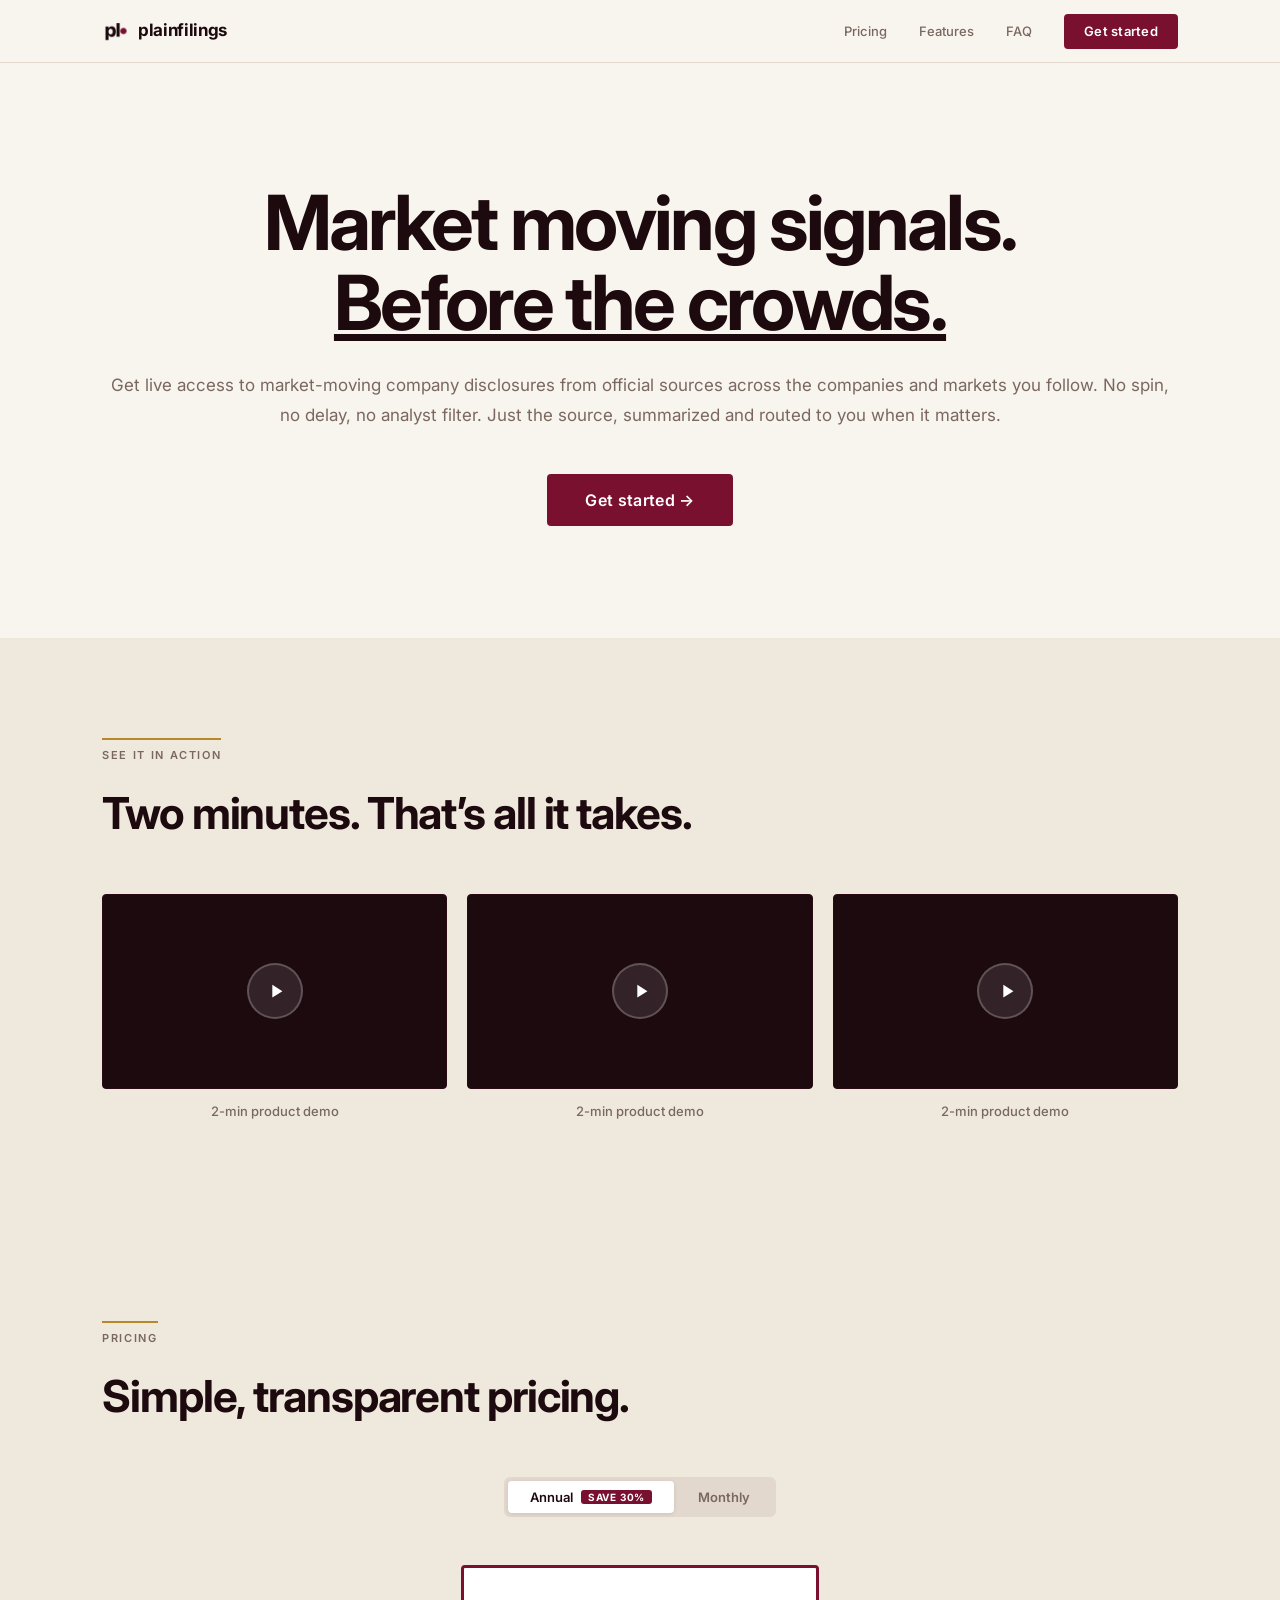
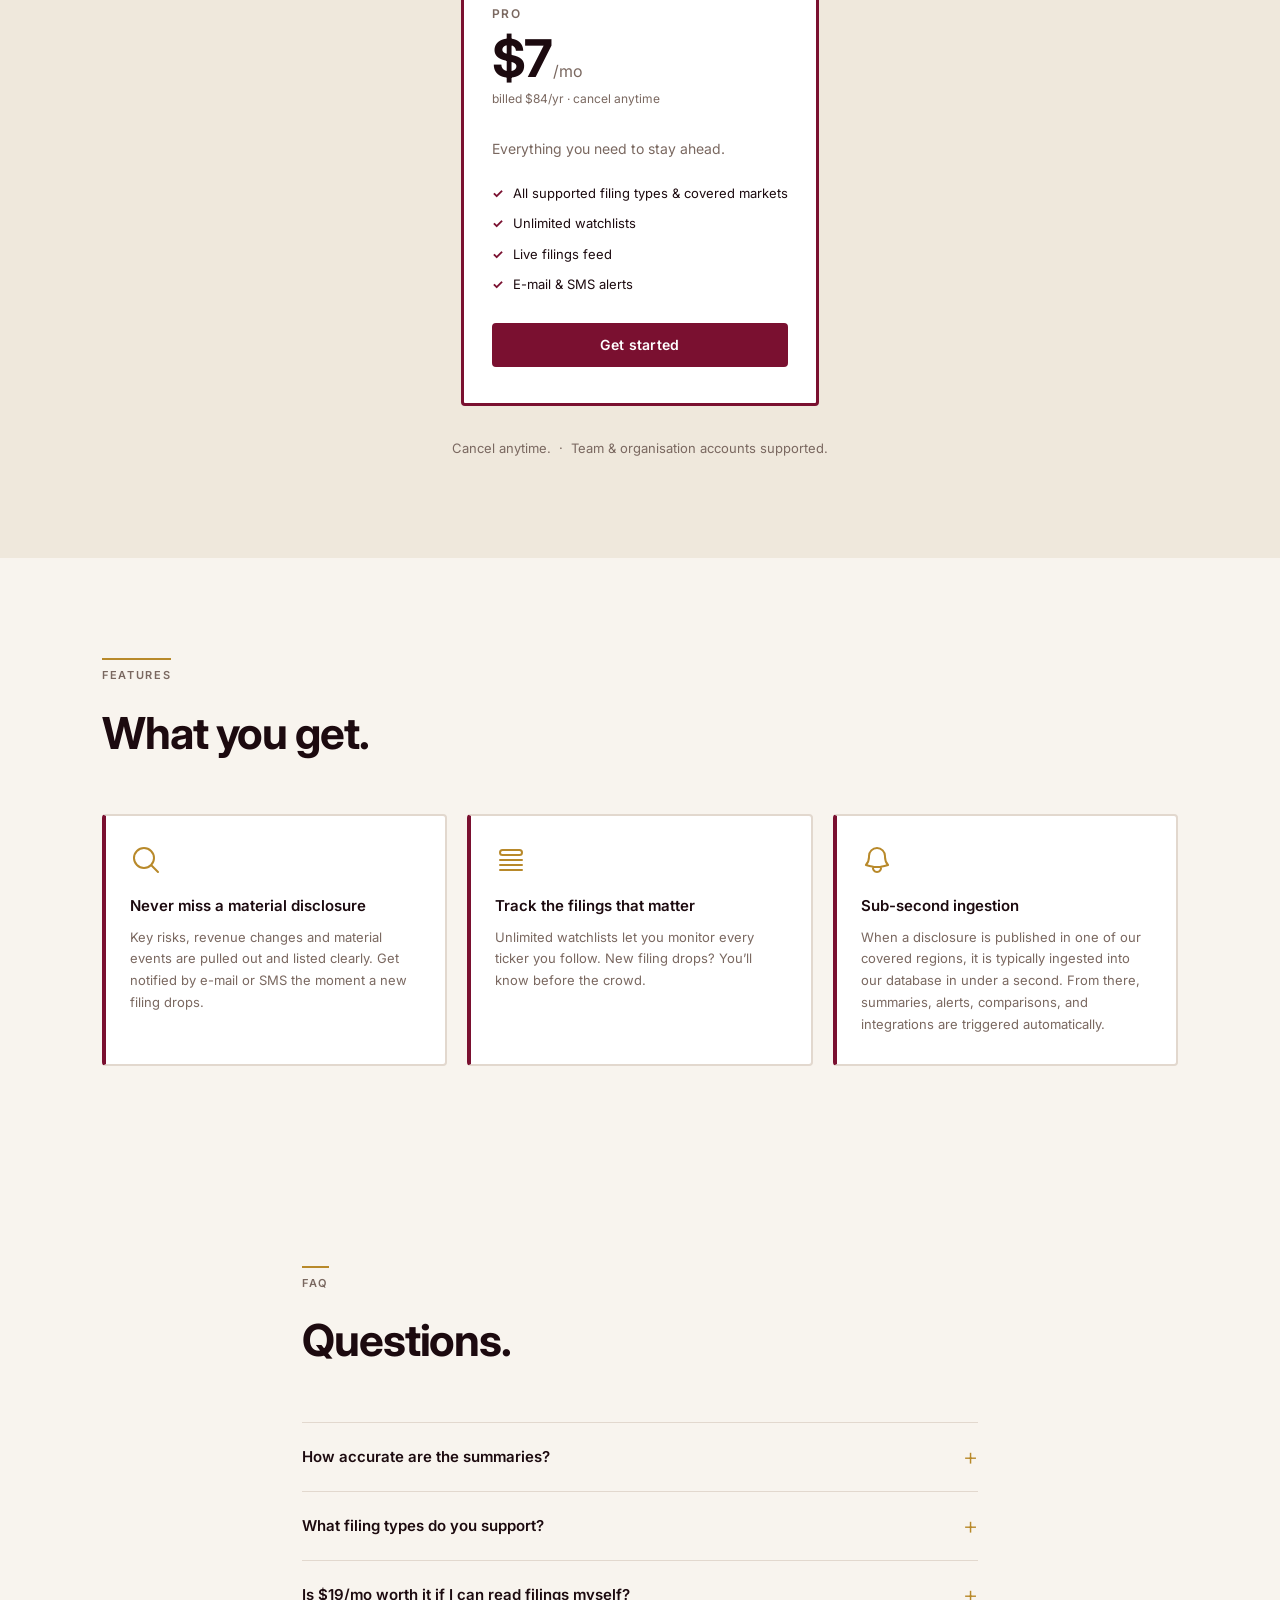
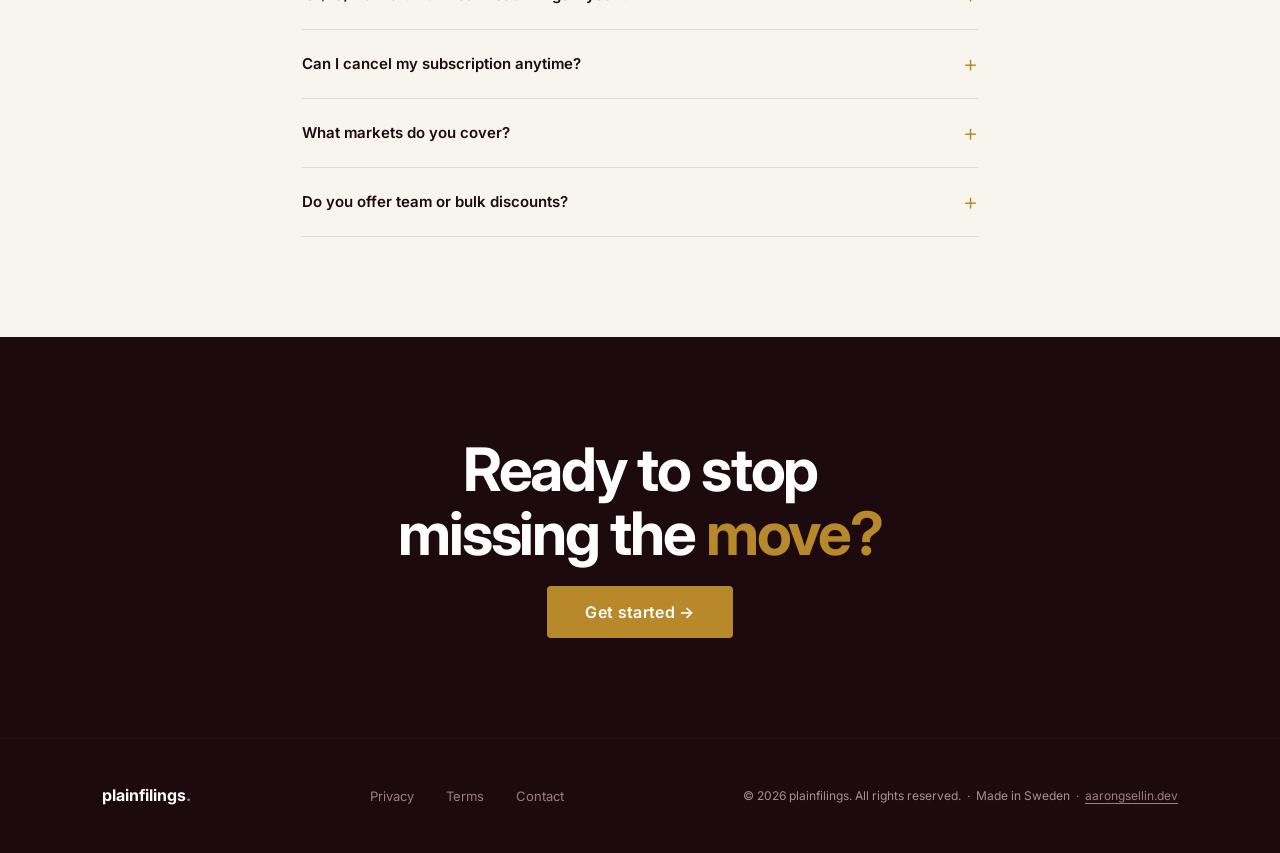
==== commit 4c100bc5: "stuff" ====
--- a/index.html
+++ b/index.html
@@ -200,7 +200,7 @@
               data-billing="annual"
               aria-pressed="true"
             >
-              Annual <span class="pricing-toggle__save">Save 40%</span>
+              Annual <span class="pricing-toggle__save">Save 30%</span>
             </button>
             <button
               class="pricing-toggle__btn"
@@ -212,23 +212,24 @@
           </div>
         </div>
 
-        <div class="pricing__grid pricing__grid--two" id="pricing2Grid">
+        <!-- <div class="pricing__grid pricing__grid--two" id="pricing2Grid"> -->
+        <div class="pricing-single" id="pricing2Grid">
           <!-- Pro -->
           <div class="pricing-card pricing-card--featured">
             <div class="pricing-card__tier">Pro</div>
 
             <div class="pricing-price" data-price-annual>
               <div class="pricing-card__price">
-                <span class="pricing-card__amount">$11</span>
+                <span class="pricing-card__amount">$7</span>
                 <span class="pricing-card__per">/mo</span>
               </div>
               <div class="pricing-card__billing">
-                billed $132/yr &middot; cancel anytime
+                billed $84/yr &middot; cancel anytime
               </div>
             </div>
             <div class="pricing-price" data-price-monthly hidden>
               <div class="pricing-card__price">
-                <span class="pricing-card__amount">$19</span>
+                <span class="pricing-card__amount">$10</span>
                 <span class="pricing-card__per">/mo</span>
               </div>
               <div class="pricing-card__billing">
@@ -237,8 +238,7 @@
             </div>
 
             <p class="pricing-card__pitch">
-              Everything you need to stay ahead of every material filing, across
-              every company you follow.
+              Everything you need to stay ahead.
             </p>
 
             <ul class="pricing-card__features">
@@ -248,25 +248,25 @@
               </li>
               <li><span class="check">&#10003;</span> Unlimited watchlists</li>
               <li><span class="check">&#10003;</span> Live filings feed</li>
-              <li>
+              <!-- <li>
                 <span class="check">&#10003;</span> 1 year historical lookback
-              </li>
-              <li>
+              </li> -->
+              <!-- <li>
                 <span class="check">&#10003;</span> Filing-to-filing comparison
-              </li>
+              </li> -->
               <li>
                 <span class="check">&#10003;</span> E-mail &amp; SMS alerts
               </li>
-              <li>
+              <!-- <li>
                 <span class="check">&#10003;</span> Integrations (TradingView,
                 Discord, Slack &amp; more)
-              </li>
+              </li> -->
             </ul>
             <a href="#" class="btn btn--primary btn--full">Get started</a>
           </div>
 
           <!-- Platform -->
-          <div class="pricing-card">
+          <!-- <div class="pricing-card">
             <div class="pricing-card__tier">Platform</div>
 
             <div class="pricing-price" data-price-annual>
@@ -311,7 +311,7 @@
             <a href="#" class="btn btn--primary btn--full"
               >Get started &rarr;</a
             >
-          </div>
+          </div> -->
         </div>
         <p class="pricing__note">
           Cancel anytime. &nbsp;&middot;&nbsp; Team &amp; organisation accounts
@@ -399,7 +399,7 @@
             </p>
           </div>
 
-          <div class="feature-card">
+          <!-- <div class="feature-card">
             <div class="feature-card__icon">
               <svg
                 xmlns="http://www.w3.org/2000/svg"
@@ -421,9 +421,9 @@
               new risk factors, revised guidance, shifts in language around debt
               or margins.
             </p>
-          </div>
-
-          <div class="feature-card">
+          </div> -->
+
+          <!-- <div class="feature-card">
             <div class="feature-card__icon">
               <svg
                 xmlns="http://www.w3.org/2000/svg"
@@ -445,9 +445,9 @@
               broker workflows, spreadsheets, and custom APIs via REST,
               webhooks, and WebSocket streams.
             </p>
-          </div>
-
-          <div class="feature-card">
+          </div> -->
+
+          <!-- <div class="feature-card">
             <div class="feature-card__icon">
               <svg
                 xmlns="http://www.w3.org/2000/svg"
@@ -471,7 +471,7 @@
               systems directly. No analyst relationship, no price target to
               defend. The summary reflects what the company disclosed.
             </p>
-          </div>
+          </div> -->
         </div>
       </div>
     </section>
@@ -546,9 +546,9 @@
             </button>
             <div class="faq-item__answer" hidden>
               <p>
-                We currently cover the <b>US</b>, <b>Canada</b>,
-                <b>Great Britain</b>, <b>Sweden</b>, <b>Finland</b> and
-                <b>Denmark</b>. With coverage coming as we expand!
+                We currently cover companies listed on <b>NYSE</b>,
+                <b>Nasdaq</b> and <b>Nasdaq Stockholm</b> with many more to come
+                as we go.
               </p>
             </div>
           </div>
@@ -568,7 +568,7 @@
             </div>
           </div>
 
-          <div class="faq-item">
+          <!-- <div class="faq-item">
             <button class="faq-item__question" aria-expanded="false">
               Is the Platform plan for commercial use?
               <span class="faq-item__toggle" aria-hidden="true">+</span>
@@ -582,7 +582,7 @@
                 touch!
               </p>
             </div>
-          </div>
+          </div> -->
         </div>
       </div>
     </section>
--- a/style.css
+++ b/style.css
@@ -747,6 +747,11 @@
   align-items: stretch;
 }
 
+.pricing-single {
+  display: flex;
+  justify-content: center;
+}
+
 .pricing__grid--two {
   grid-template-columns: repeat(2, 1fr);
   max-width: 800px;
@@ -758,6 +763,7 @@
   background: var(--white);
   border: 2px solid var(--border);
   border-radius: var(--radius);
+  max-width: 360px;
   padding: 36px 28px;
   position: relative;
   display: flex;
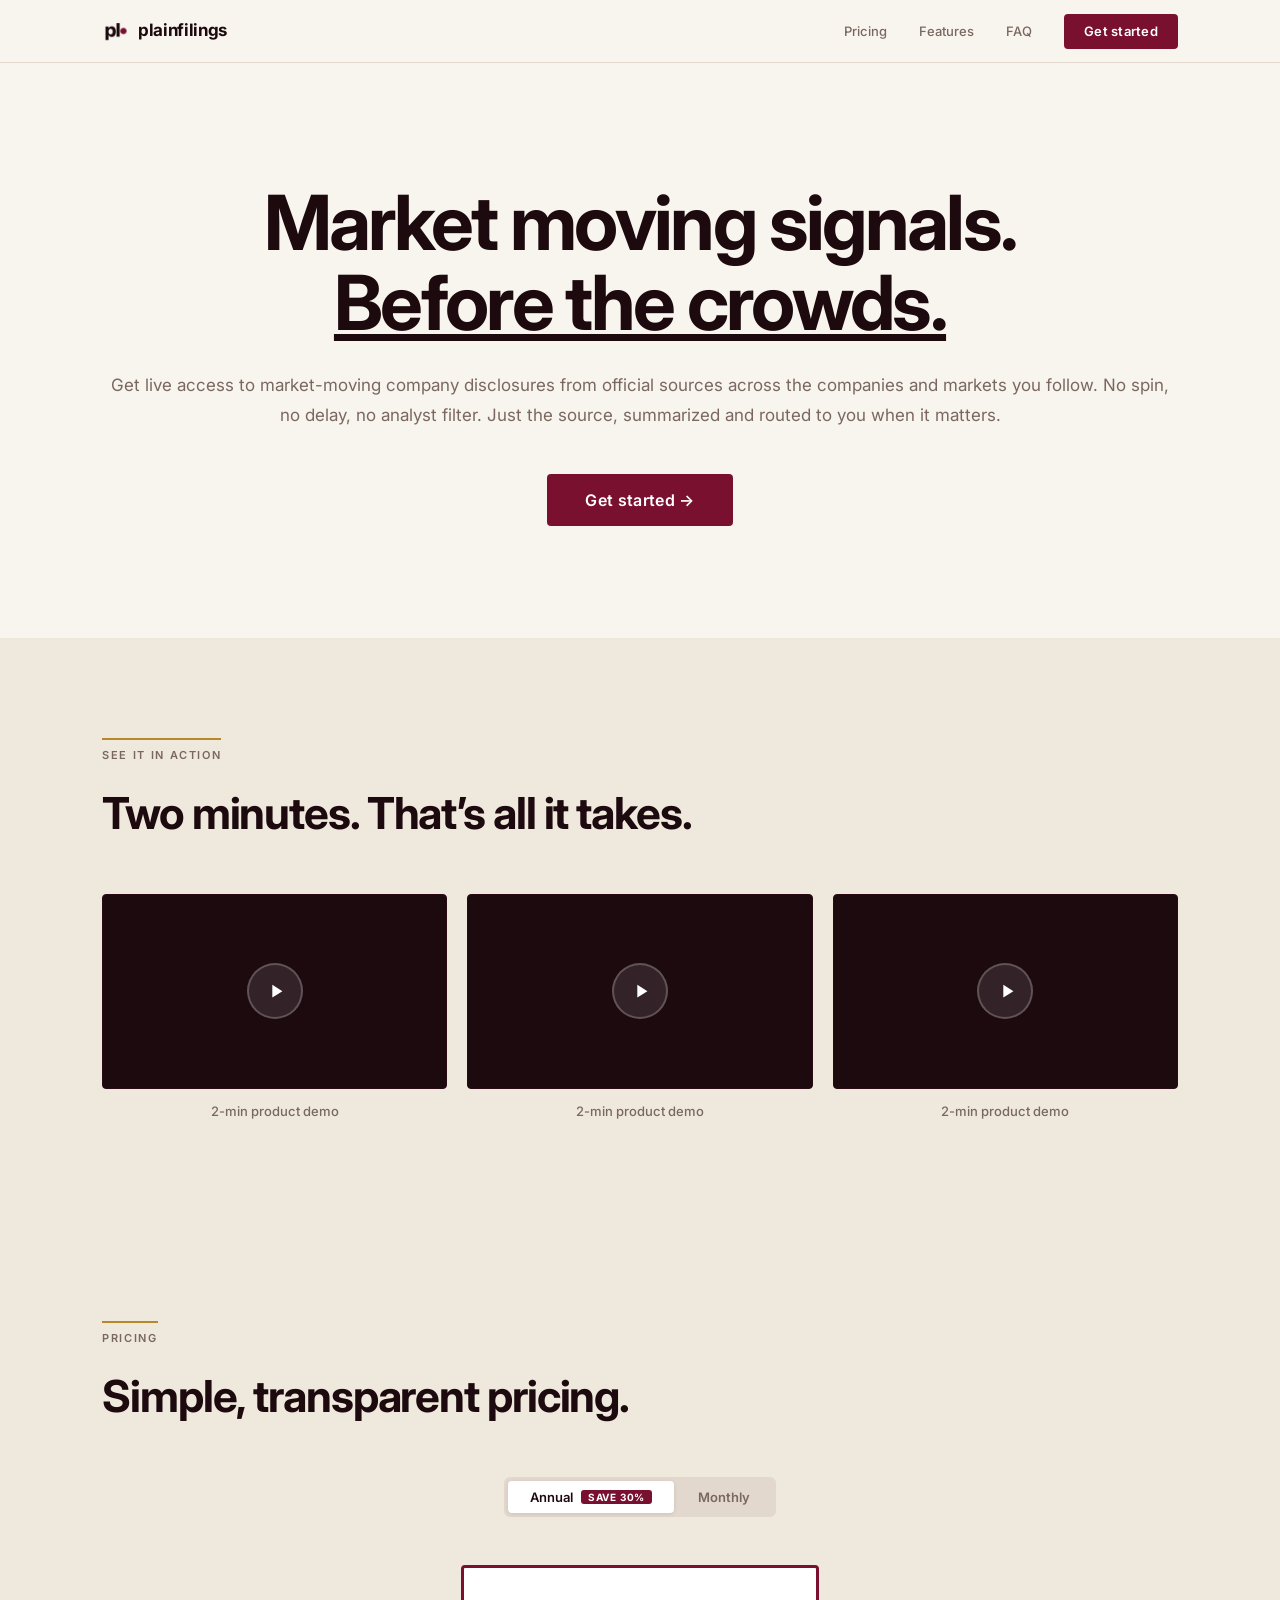
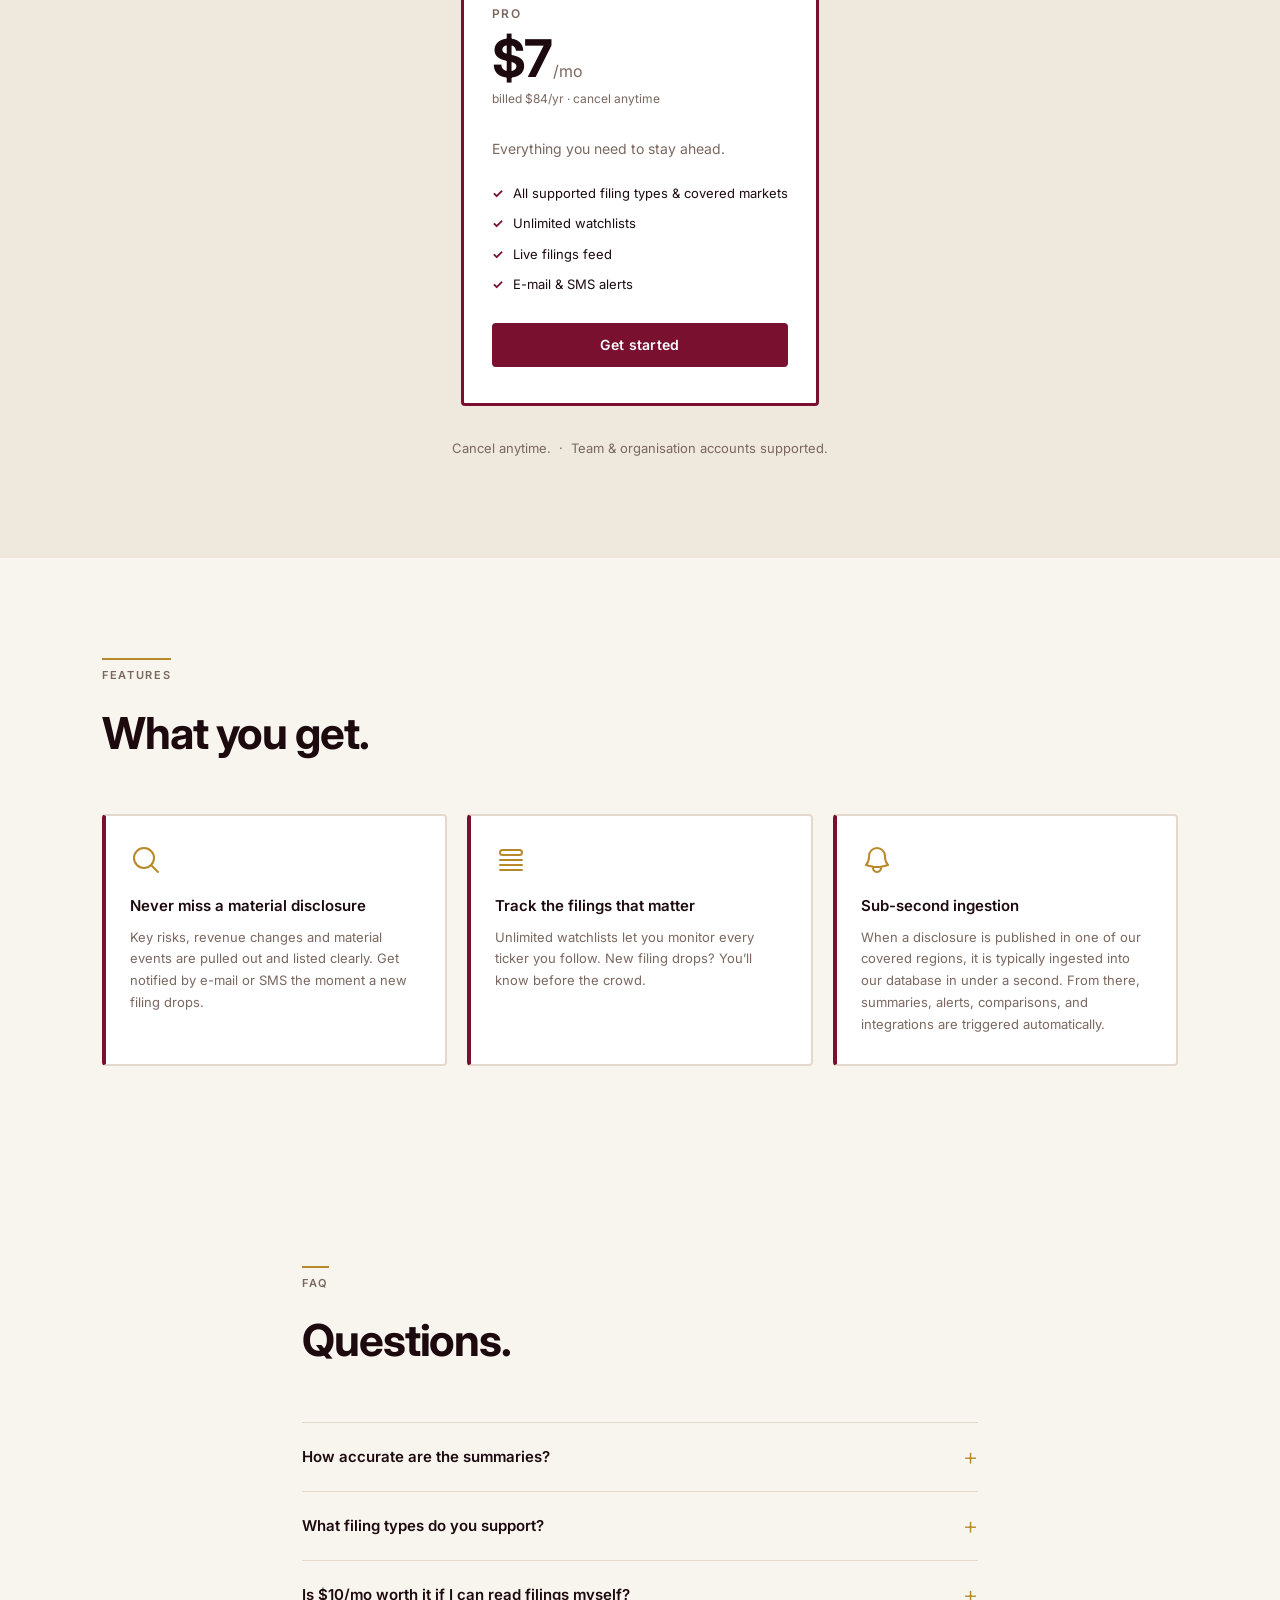
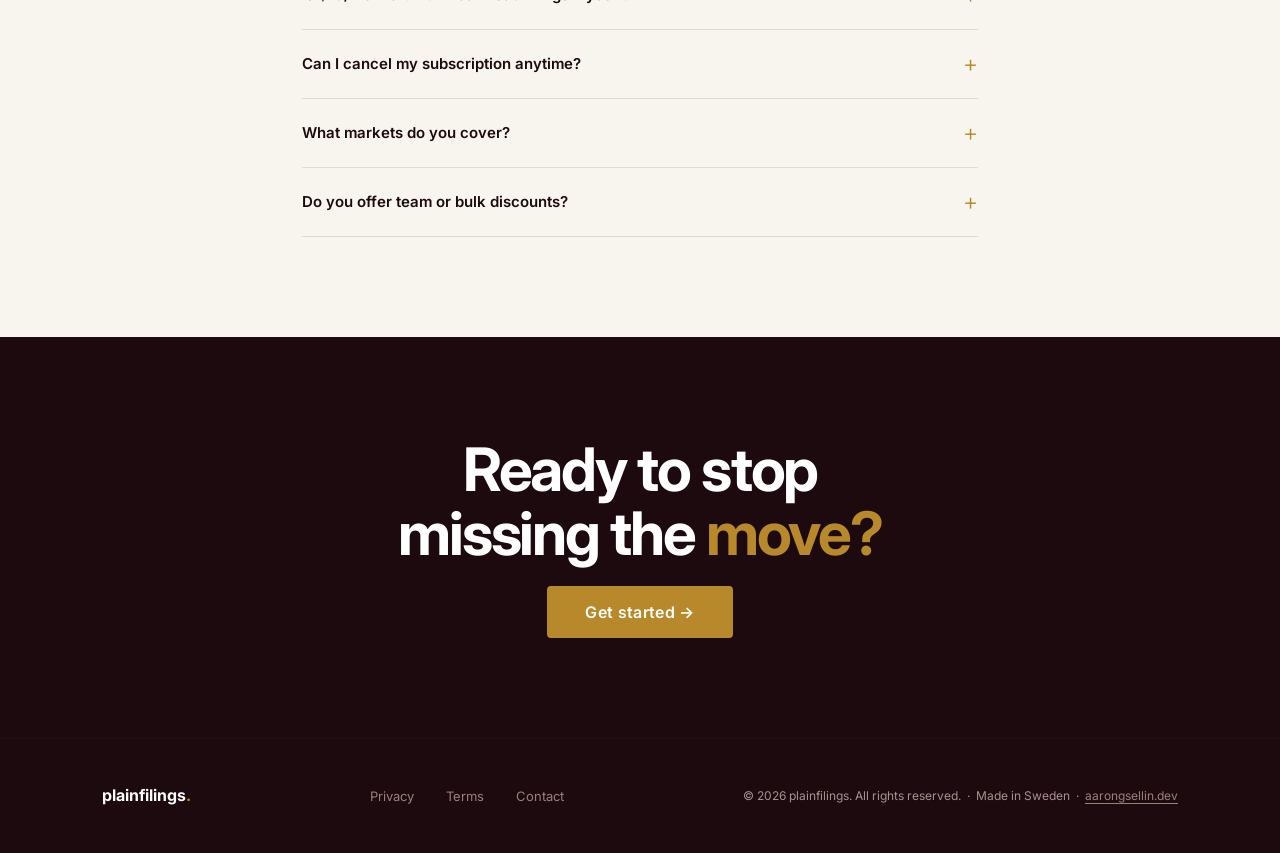
==== commit 2beeeb46: "stuff" ====
--- a/index.html
+++ b/index.html
@@ -512,14 +512,14 @@
 
           <div class="faq-item">
             <button class="faq-item__question" aria-expanded="false">
-              Is $19/mo worth it if I can read filings myself?
+              Is $10/mo worth it if I can read filings myself?
               <span class="faq-item__toggle" aria-hidden="true">+</span>
             </button>
             <div class="faq-item__answer" hidden>
               <p>
                 A single 10-K averages 80,000 words, around 6 hours of reading
-                at a normal pace. Spread $19 across 10 filings a month and
-                you&rsquo;re paying less than $2 per hour of reading saved. Most
+                at a normal pace. Spread $10 across 10 filings a month and
+                you&rsquo;re paying less than $1 per hour of reading saved. Most
                 users cover far more than ten.
               </p>
             </div>
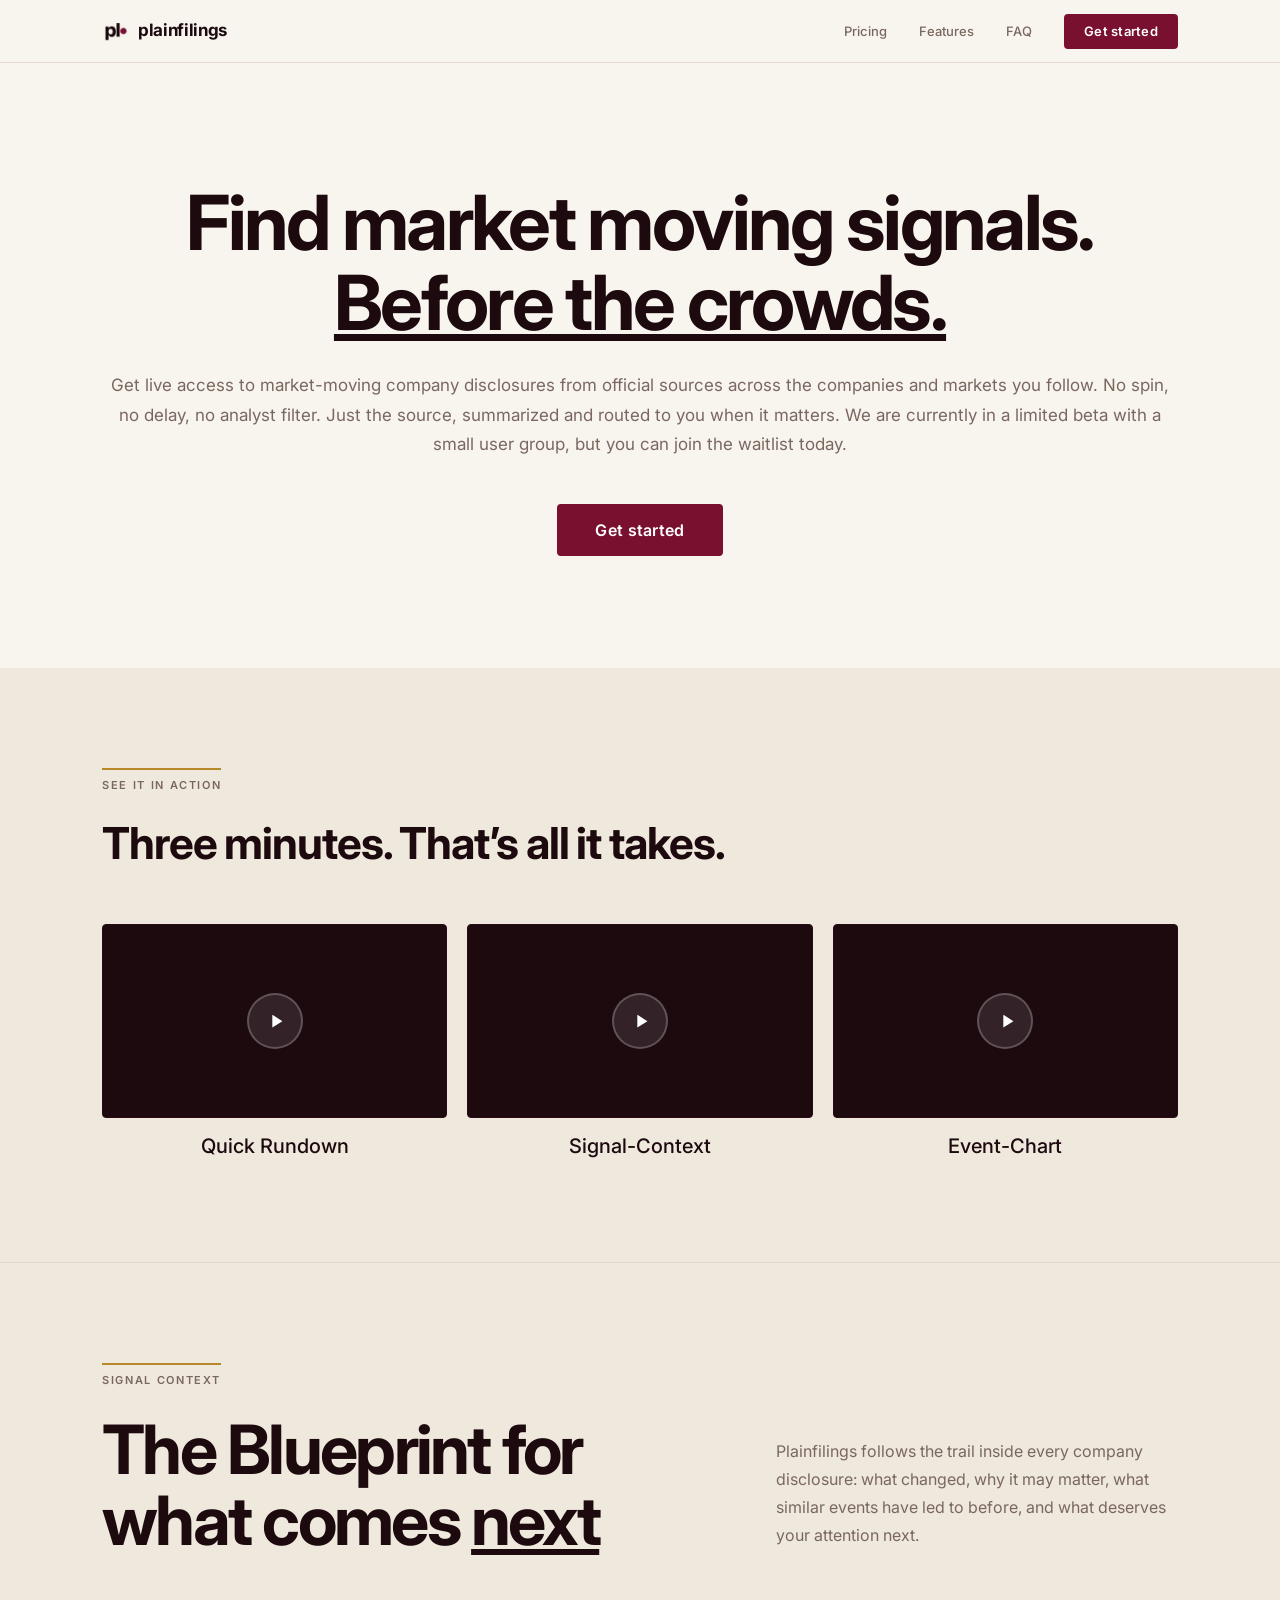
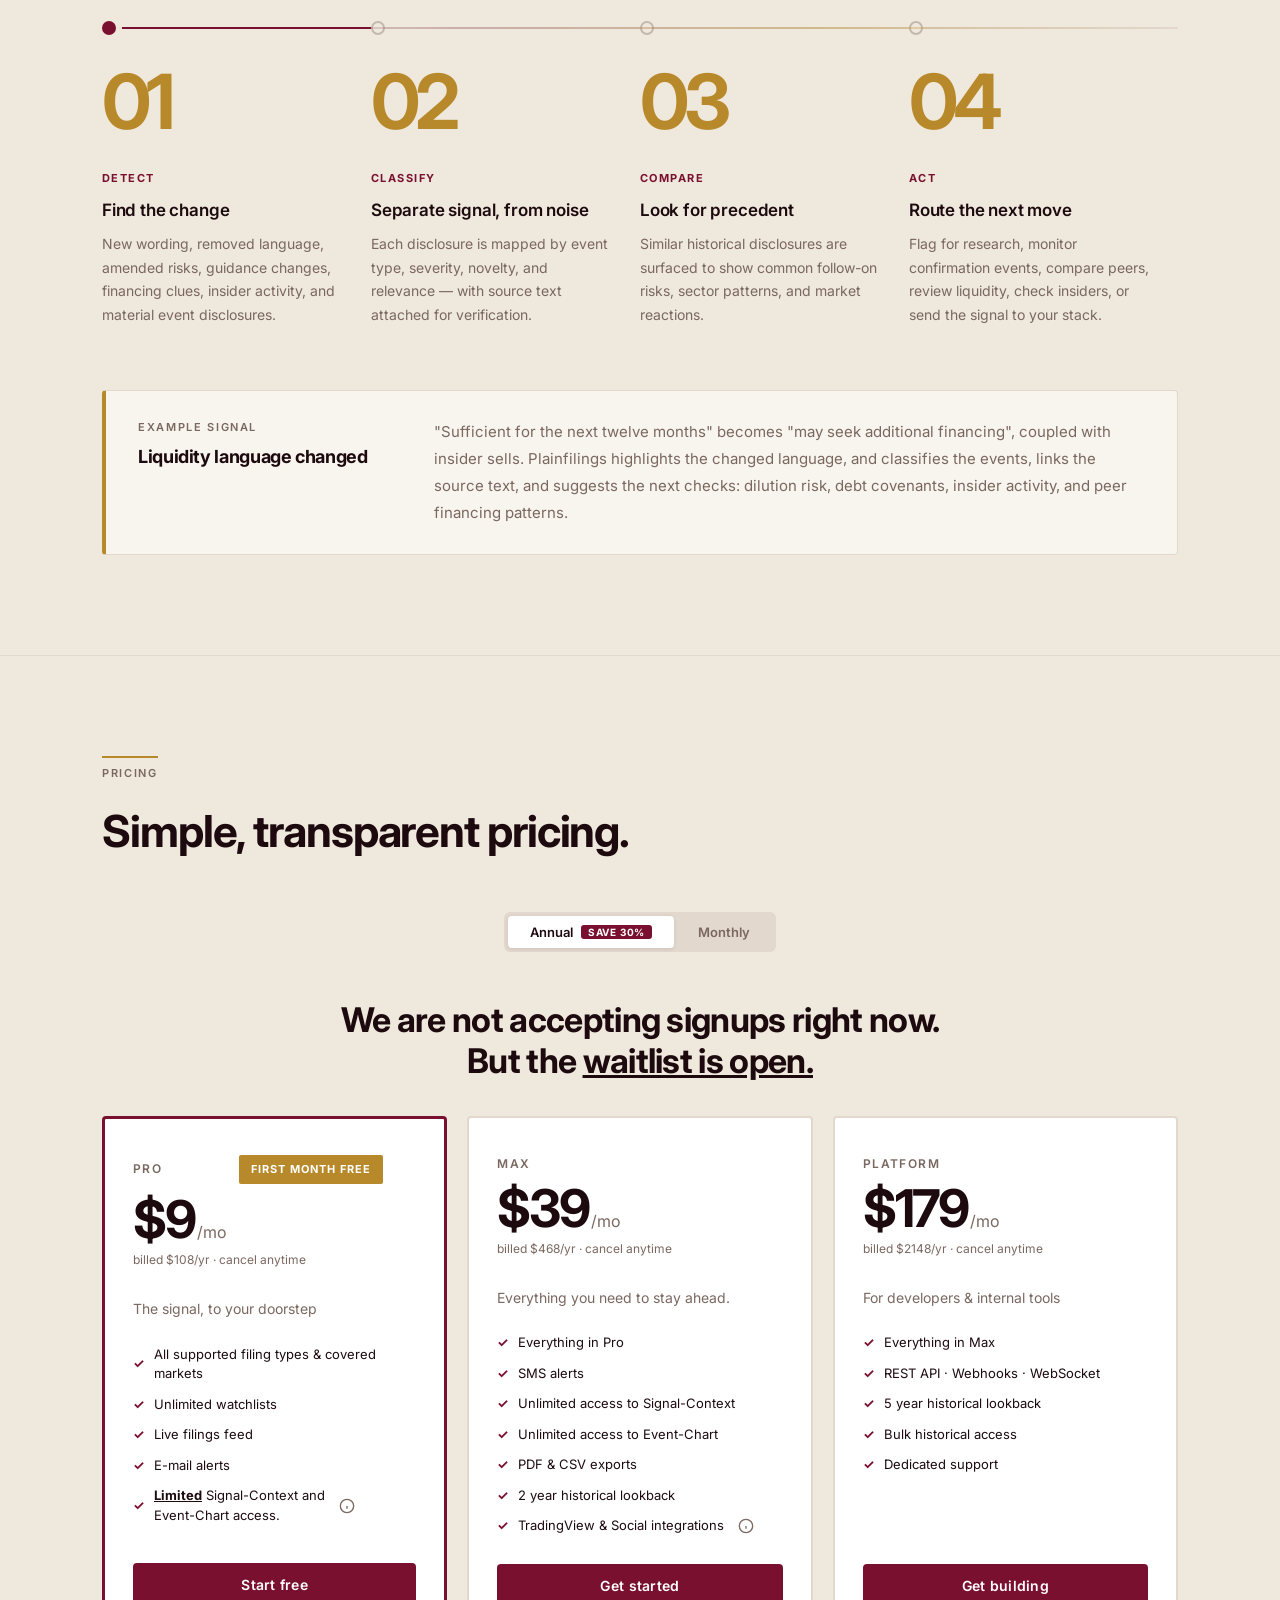
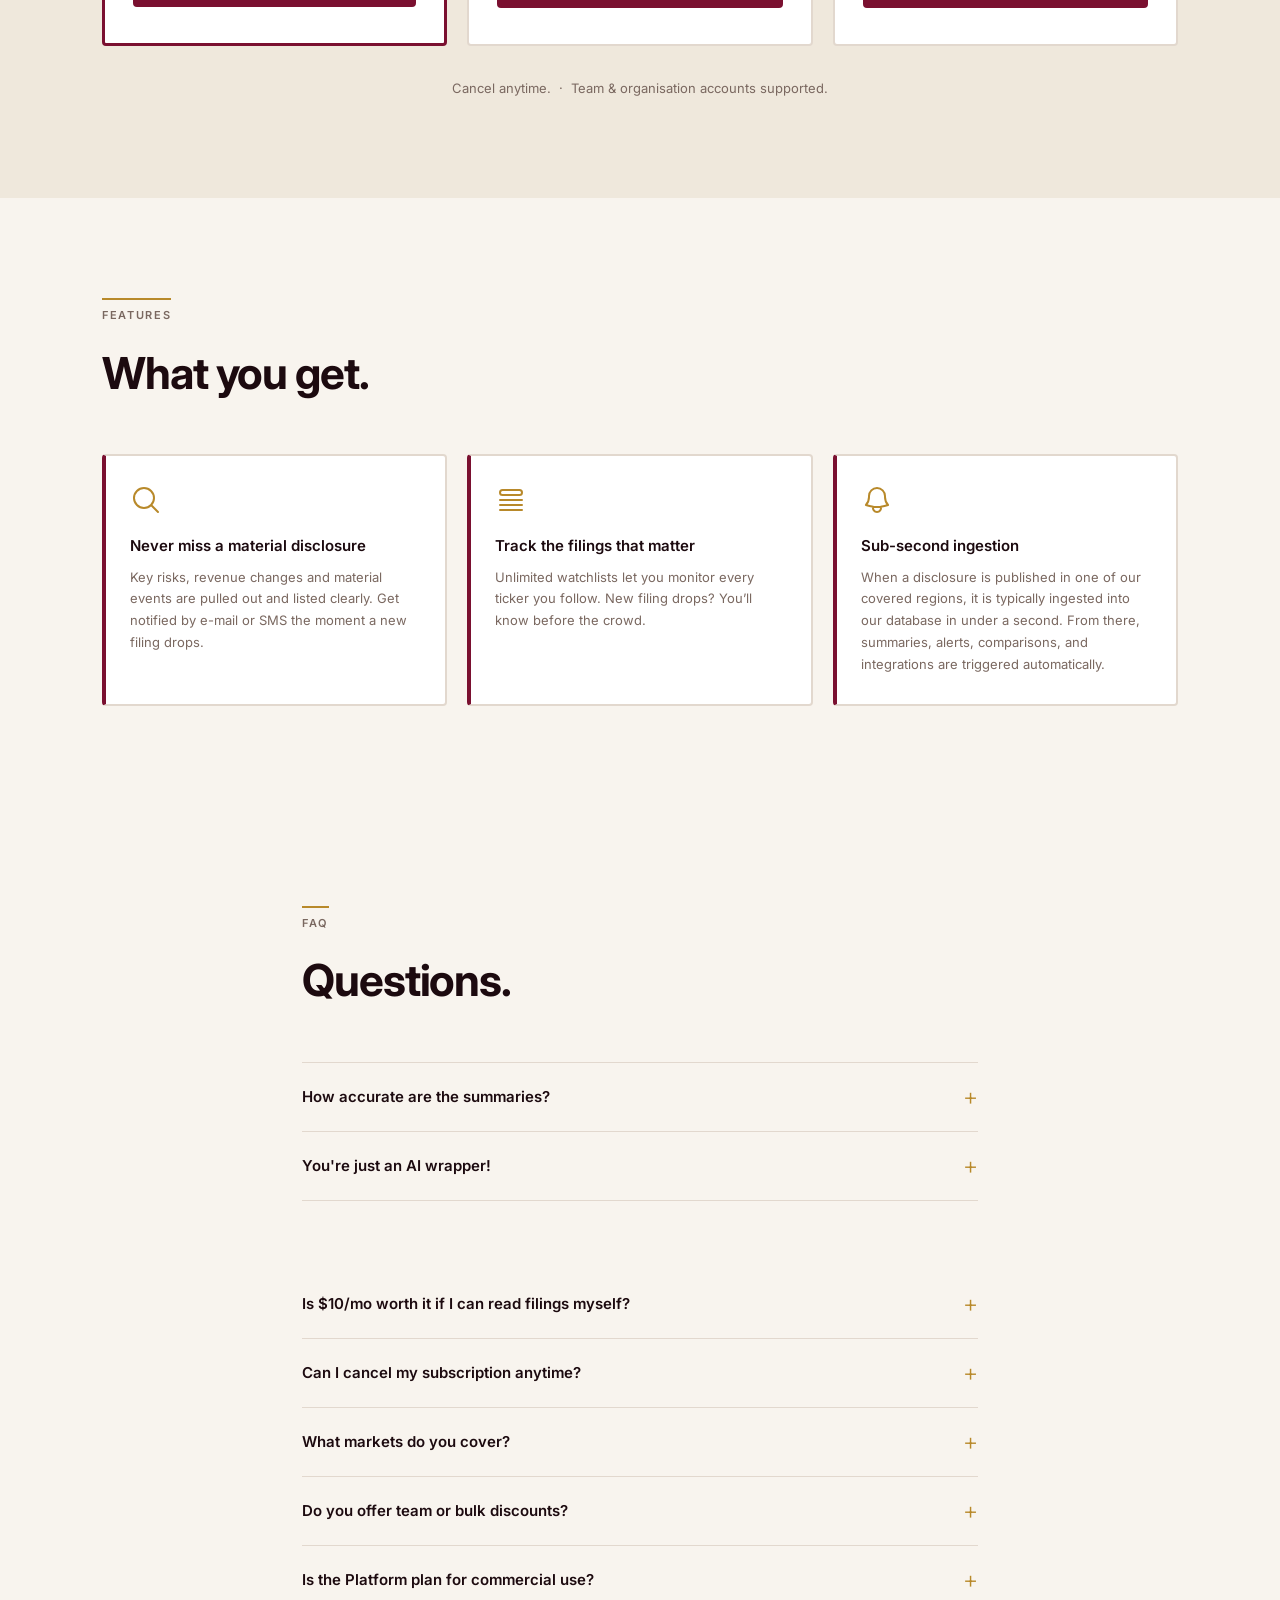
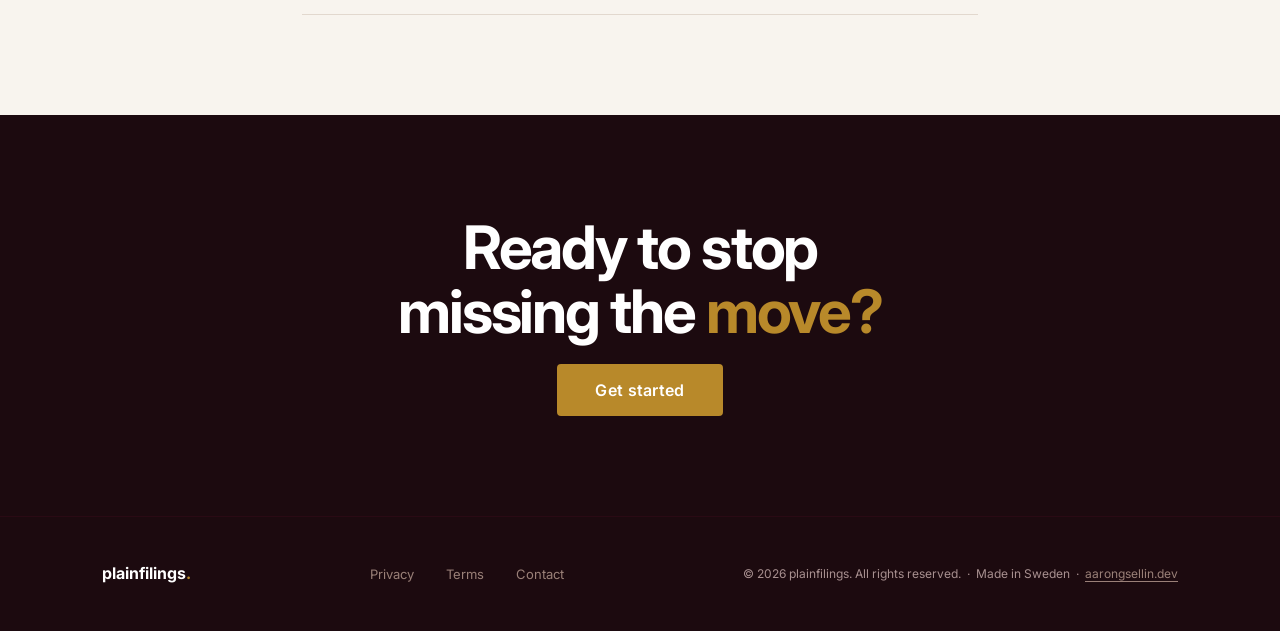
==== commit 7e7d52ef: "better" ====
--- a/index.html
+++ b/index.html
@@ -40,7 +40,16 @@
       rel="stylesheet"
     />
     <link rel="stylesheet" href="style.css" />
-    <link rel="icon" type="image/svg+xml" href="logo.svg" />
+    <!-- Favicon -->
+    <link rel="icon" type="image/x-icon" href="favicon.ico" />
+    <link rel="icon" type="image/png" sizes="96x96" href="favicon-96x96.png" />
+    <link rel="icon" type="image/svg+xml" href="favicon.svg" />
+
+    <!-- Apple -->
+    <link rel="apple-touch-icon" sizes="180x180" href="apple-touch-icon.png" />
+
+    <!-- Web app manifest -->
+    <link rel="manifest" href="site.webmanifest" />
   </head>
   <body>
     <nav class="nav">
@@ -52,7 +61,11 @@
           <a href="#pricing">Pricing</a>
           <a href="#features">Features</a>
           <a href="#faq">FAQ</a>
-          <a href="#" class="btn btn--primary btn--sm">Get started</a>
+          <a
+            href="https://dashboard.plainfilings.com"
+            class="btn btn--primary btn--sm"
+            >Get started</a
+          >
         </div>
       </div>
     </nav>
@@ -61,18 +74,23 @@
       <div class="container hero2__inner">
         <div class="hero2__content">
           <h1 class="hero2__headline">
-            Market moving signals.<br /><u>Before the crowds.</u>
+            Find market moving signals.<br /><u>Before the crowds.</u>
           </h1>
 
           <p class="hero2__sub">
             Get live access to market-moving company disclosures from official
             sources across the companies and markets you follow. No spin, no
             delay, no analyst filter. Just the source, summarized and routed to
-            you when it matters.
+            you when it matters. We are currently in a limited beta with a small
+            user group, but you can join the waitlist today.
           </p>
 
           <div class="hero2__ctas">
-            <a href="#" class="btn btn--primary btn--lg">Get started &rarr;</a>
+            <a
+              href="https://dashboard.plainfilings.com"
+              class="btn btn--primary btn--lg"
+              >Get started
+            </a>
           </div>
         </div>
       </div>
@@ -81,7 +99,7 @@
     <section class="video-section section section--light">
       <div class="container">
         <div class="section-tag">See it in action</div>
-        <h2 class="section-title">Two minutes. That&rsquo;s all it takes.</h2>
+        <h2 class="section-title">Three minutes. That&rsquo;s all it takes.</h2>
         <div class="video-grid">
           <div class="video-card">
             <div class="video-card__thumb">
@@ -95,7 +113,7 @@
                 </svg>
               </div>
             </div>
-            <div class="video-card__label">2-min product demo</div>
+            <div class="video-card__label">Quick Rundown</div>
           </div>
 
           <div class="video-card">
@@ -110,7 +128,7 @@
                 </svg>
               </div>
             </div>
-            <div class="video-card__label">2-min product demo</div>
+            <div class="video-card__label">Signal-Context</div>
           </div>
 
           <div class="video-card">
@@ -125,8 +143,96 @@
                 </svg>
               </div>
             </div>
-            <div class="video-card__label">2-min product demo</div>
-          </div>
+            <div class="video-card__label">Event-Chart</div>
+          </div>
+        </div>
+      </div>
+    </section>
+
+    <section class="discovery-roadmap section">
+      <div class="container discovery-roadmap__inner">
+        <div class="section-tag">Signal Context</div>
+
+        <div class="discovery-roadmap__header">
+          <h2 class="discovery-roadmap__headline">
+            The Blueprint for what comes <u>next</u>
+          </h2>
+
+          <p class="discovery-roadmap__sub">
+            Plainfilings follows the trail inside every company disclosure: what
+            changed, why it may matter, what similar events have led to before,
+            and what deserves your attention next.
+          </p>
+        </div>
+
+        <div class="discovery-roadmap__track">
+          <article
+            class="discovery-roadmap__node discovery-roadmap__node--active"
+          >
+            <div class="discovery-roadmap__marker">01</div>
+            <div class="discovery-roadmap__content">
+              <span class="discovery-roadmap__label">Detect</span>
+              <h3>Find the change</h3>
+              <p>
+                New wording, removed language, amended risks, guidance changes,
+                financing clues, insider activity, and material event
+                disclosures.
+              </p>
+            </div>
+          </article>
+
+          <article class="discovery-roadmap__node">
+            <div class="discovery-roadmap__marker">02</div>
+            <div class="discovery-roadmap__content">
+              <span class="discovery-roadmap__label">Classify</span>
+              <h3>Separate signal, from noise</h3>
+              <p>
+                Each disclosure is mapped by event type, severity, novelty, and
+                relevance — with source text attached for verification.
+              </p>
+            </div>
+          </article>
+
+          <article class="discovery-roadmap__node">
+            <div class="discovery-roadmap__marker">03</div>
+            <div class="discovery-roadmap__content">
+              <span class="discovery-roadmap__label">Compare</span>
+              <h3>Look for precedent</h3>
+              <p>
+                Similar historical disclosures are surfaced to show common
+                follow-on risks, sector patterns, and market reactions.
+              </p>
+            </div>
+          </article>
+
+          <article class="discovery-roadmap__node">
+            <div class="discovery-roadmap__marker">04</div>
+            <div class="discovery-roadmap__content">
+              <span class="discovery-roadmap__label">Act</span>
+              <h3>Route the next move</h3>
+              <p>
+                Flag for research, monitor confirmation events, compare peers,
+                review liquidity, check insiders, or send the signal to your
+                stack.
+              </p>
+            </div>
+          </article>
+        </div>
+
+        <div class="discovery-roadmap__signal">
+          <div class="discovery-roadmap__signal-meta">
+            <span>Example signal</span>
+            <strong>Liquidity language changed</strong>
+          </div>
+
+          <p>
+            &quot;Sufficient for the next twelve months&quot; becomes &quot;may
+            seek additional financing&quot;, coupled with insider sells.
+            Plainfilings highlights the changed language, and classifies the
+            events, links the source text, and suggests the next checks:
+            dilution risk, debt covenants, insider activity, and peer financing
+            patterns.
+          </p>
         </div>
       </div>
     </section>
@@ -212,24 +318,34 @@
           </div>
         </div>
 
-        <!-- <div class="pricing__grid pricing__grid--two" id="pricing2Grid"> -->
+        <h3 class="pricing-beta-headline">
+          We are not accepting signups right now. <br />
+          But the <u>waitlist is open.</u>
+        </h3>
+
         <div class="pricing-single" id="pricing2Grid">
           <!-- Pro -->
           <div class="pricing-card pricing-card--featured">
-            <div class="pricing-card__tier">Pro</div>
+            <div class="pricing-card__tier">
+              Pro
+              <span
+                class="pricing-card__trial-banner pricing-card__trial-banner--inline"
+                >First month free</span
+              >
+            </div>
 
             <div class="pricing-price" data-price-annual>
               <div class="pricing-card__price">
-                <span class="pricing-card__amount">$7</span>
+                <span class="pricing-card__amount">$9</span>
                 <span class="pricing-card__per">/mo</span>
               </div>
               <div class="pricing-card__billing">
-                billed $84/yr &middot; cancel anytime
+                billed $108/yr &middot; cancel anytime
               </div>
             </div>
             <div class="pricing-price" data-price-monthly hidden>
               <div class="pricing-card__price">
-                <span class="pricing-card__amount">$10</span>
+                <span class="pricing-card__amount">$15</span>
                 <span class="pricing-card__per">/mo</span>
               </div>
               <div class="pricing-card__billing">
@@ -237,9 +353,7 @@
               </div>
             </div>
 
-            <p class="pricing-card__pitch">
-              Everything you need to stay ahead.
-            </p>
+            <p class="pricing-card__pitch">The signal, to your doorstep</p>
 
             <ul class="pricing-card__features">
               <li>
@@ -248,34 +362,50 @@
               </li>
               <li><span class="check">&#10003;</span> Unlimited watchlists</li>
               <li><span class="check">&#10003;</span> Live filings feed</li>
-              <!-- <li>
-                <span class="check">&#10003;</span> 1 year historical lookback
-              </li> -->
-              <!-- <li>
-                <span class="check">&#10003;</span> Filing-to-filing comparison
-              </li> -->
+              <li><span class="check">&#10003;</span> E-mail alerts</li>
               <li>
-                <span class="check">&#10003;</span> E-mail &amp; SMS alerts
+                <span class="check">&#10003;</span>
+                <span
+                  ><b><u>Limited</u></b> Signal-Context and <br />Event-Chart
+                  access.</span
+                >
+                <span
+                  class="info-icon"
+                  aria-label="Limited to 5 companies per month. Upgrade to Max for unlimited access."
+                  title="Limited to 5 companies per month. Upgrade to Max for unlimited access."
+                >
+                  <svg
+                    xmlns="http://www.w3.org/2000/svg"
+                    viewBox="0 0 24 24"
+                    fill="none"
+                    stroke="currentColor"
+                    stroke-width="2"
+                  >
+                    <circle cx="12" cy="12" r="10"></circle>
+                    <line x1="12" y1="16" x2="12" y2="12"></line>
+                    <line x1="12" y1="8" x2="12.01" y2="8"></line>
+                  </svg>
+                </span>
               </li>
-              <!-- <li>
-                <span class="check">&#10003;</span> Integrations (TradingView,
-                Discord, Slack &amp; more)
-              </li> -->
             </ul>
-            <a href="#" class="btn btn--primary btn--full">Get started</a>
-          </div>
-
-          <!-- Platform -->
-          <!-- <div class="pricing-card">
-            <div class="pricing-card__tier">Platform</div>
+            <a
+              href="https://dashboard.plainfilings.com"
+              class="btn btn--primary btn--full"
+              >Start free</a
+            >
+          </div>
+
+          <!-- MAX -->
+          <div class="pricing-card">
+            <div class="pricing-card__tier">Max</div>
 
             <div class="pricing-price" data-price-annual>
               <div class="pricing-card__price">
-                <span class="pricing-card__amount">$35</span>
+                <span class="pricing-card__amount">$39</span>
                 <span class="pricing-card__per">/mo</span>
               </div>
               <div class="pricing-card__billing">
-                billed $420/yr &middot; cancel anytime
+                billed $468/yr &middot; cancel anytime
               </div>
             </div>
             <div class="pricing-price" data-price-monthly hidden>
@@ -289,12 +419,81 @@
             </div>
 
             <p class="pricing-card__pitch">
-              Everything in Pro, plus programmable access for quant workflows,
-              trading bots, and custom integrations.
+              Everything you need to stay ahead.
             </p>
 
             <ul class="pricing-card__features">
               <li><span class="check">&#10003;</span> Everything in Pro</li>
+              <li><span class="check">&#10003;</span> SMS alerts</li>
+              <li>
+                <span class="check">&#10003;</span> Unlimited access to
+                Signal-Context
+              </li>
+              <li>
+                <span class="check">&#10003;</span> Unlimited access to
+                Event-Chart
+              </li>
+
+              <li><span class="check">&#10003;</span> PDF & CSV exports</li>
+              <li>
+                <span class="check">&#10003;</span> 2 year historical lookback
+              </li>
+              <li>
+                <span class="check">&#10003;</span> TradingView & Social
+                integrations
+                <span
+                  class="info-icon"
+                  aria-label="Push filing signals to TradingView or your Discord server via our bot. More integrations coming."
+                  title="Push filing signals to TradingView or your Discord server via our bot. More integrations coming."
+                >
+                  <svg
+                    xmlns="http://www.w3.org/2000/svg"
+                    viewBox="0 0 24 24"
+                    fill="none"
+                    stroke="currentColor"
+                    stroke-width="2"
+                  >
+                    <circle cx="12" cy="12" r="10"></circle>
+                    <line x1="12" y1="16" x2="12" y2="12"></line>
+                    <line x1="12" y1="8" x2="12.01" y2="8"></line>
+                  </svg>
+                </span>
+              </li>
+            </ul>
+            <a
+              href="https://dashboard.plainfilings.com"
+              class="btn btn--primary btn--full"
+              >Get started
+            </a>
+          </div>
+
+          <!-- Platform -->
+          <div class="pricing-card">
+            <div class="pricing-card__tier">Platform</div>
+
+            <div class="pricing-price" data-price-annual>
+              <div class="pricing-card__price">
+                <span class="pricing-card__amount">$179</span>
+                <span class="pricing-card__per">/mo</span>
+              </div>
+              <div class="pricing-card__billing">
+                billed $2148/yr &middot; cancel anytime
+              </div>
+            </div>
+            <div class="pricing-price" data-price-monthly hidden>
+              <div class="pricing-card__price">
+                <span class="pricing-card__amount">$249</span>
+                <span class="pricing-card__per">/mo</span>
+              </div>
+              <div class="pricing-card__billing">
+                billed monthly &middot; cancel anytime
+              </div>
+            </div>
+
+            <p class="pricing-card__pitch">For developers & internal tools</p>
+
+            <ul class="pricing-card__features">
+              <li><span class="check">&#10003;</span> Everything in Max</li>
               <li>
                 <span class="check">&#10003;</span> REST API &middot; Webhooks
                 &middot; WebSocket
@@ -305,13 +504,15 @@
               <li>
                 <span class="check">&#10003;</span> Bulk historical access
               </li>
-              <li><span class="check">&#10003;</span> Custom alert routing</li>
-              <li><span class="check">&#10003;</span> Priority support</li>
+              <!-- <li><span class="check">&#10003;</span> Custom alert routing</li> -->
+              <li><span class="check">&#10003;</span> Dedicated support</li>
             </ul>
-            <a href="#" class="btn btn--primary btn--full"
-              >Get started &rarr;</a
-            >
-          </div> -->
+            <a
+              href="https://dashboard.plainfilings.com"
+              class="btn btn--primary btn--full"
+              >Get building
+            </a>
+          </div>
         </div>
         <p class="pricing__note">
           Cancel anytime. &nbsp;&middot;&nbsp; Team &amp; organisation accounts
@@ -398,80 +599,6 @@
               triggered automatically.
             </p>
           </div>
-
-          <!-- <div class="feature-card">
-            <div class="feature-card__icon">
-              <svg
-                xmlns="http://www.w3.org/2000/svg"
-                fill="none"
-                viewBox="0 0 24 24"
-                stroke-width="1.5"
-                stroke="currentColor"
-              >
-                <path
-                  stroke-linecap="round"
-                  stroke-linejoin="round"
-                  d="M9 12h3.75M9 15h3.75M9 18h3.75m3 .75H18a2.25 2.25 0 0 0 2.25-2.25V6.108c0-1.135-.845-2.098-1.976-2.192a48.424 48.424 0 0 0-1.123-.08m-5.801 0c-.065.21-.1.433-.1.664 0 .414.336.75.75.75h4.5a.75.75 0 0 0 .75-.75 2.25 2.25 0 0 0-.1-.664m-5.8 0A2.251 2.251 0 0 1 13.5 2.25H15c1.012 0 1.867.668 2.15 1.586m-5.8 0c-.376.023-.75.05-1.124.08C9.095 4.01 8.25 4.973 8.25 6.108V8.25m0 0H4.875c-.621 0-1.125.504-1.125 1.125v11.25c0 .621.504 1.125 1.125 1.125h9.75c.621 0 1.125-.504 1.125-1.125V9.375c0-.621-.504-1.125-1.125-1.125H8.25ZM6.75 12h.008v.008H6.75V12Zm0 3h.008v.008H6.75V15Zm0 3h.008v.008H6.75V18Z"
-                />
-              </svg>
-            </div>
-            <h3 class="feature-card__title">Filing-to-filing comparison</h3>
-            <p class="feature-card__desc">
-              See exactly what changed between this filing and the previous one:
-              new risk factors, revised guidance, shifts in language around debt
-              or margins.
-            </p>
-          </div> -->
-
-          <!-- <div class="feature-card">
-            <div class="feature-card__icon">
-              <svg
-                xmlns="http://www.w3.org/2000/svg"
-                fill="none"
-                viewBox="0 0 24 24"
-                stroke-width="1.5"
-                stroke="currentColor"
-              >
-                <path
-                  stroke-linecap="round"
-                  stroke-linejoin="round"
-                  d="M17.25 6.75 22.5 12l-5.25 5.25m-10.5 0L1.5 12l5.25-5.25m7.5-3-4.5 16.5"
-                />
-              </svg>
-            </div>
-            <h3 class="feature-card__title">Connect to your trading stack</h3>
-            <p class="feature-card__desc">
-              Route filing summaries to TradingView, Discord, Slack, Telegram,
-              broker workflows, spreadsheets, and custom APIs via REST,
-              webhooks, and WebSocket streams.
-            </p>
-          </div> -->
-
-          <!-- <div class="feature-card">
-            <div class="feature-card__icon">
-              <svg
-                xmlns="http://www.w3.org/2000/svg"
-                fill="none"
-                viewBox="0 0 24 24"
-                stroke-width="1.5"
-                stroke="currentColor"
-              >
-                <path
-                  stroke-linecap="round"
-                  stroke-linejoin="round"
-                  d="M10.125 2.25h-4.5c-.621 0-1.125.504-1.125 1.125v17.25c0 .621.504 1.125 1.125 1.125h12.75c.621 0 1.125-.504 1.125-1.125v-9M10.125 2.25h.375a9 9 0 0 1 9 9v.375M10.125 2.25A3.375 3.375 0 0 1 13.5 5.625v1.5c0 .621.504 1.125 1.125 1.125h1.5a3.375 3.375 0 0 1 3.375 3.375M9 15l2.25 2.25L15 12"
-                />
-              </svg>
-            </div>
-            <h3 class="feature-card__title">
-              The filing. Not someone&rsquo;s take on it.
-            </h3>
-            <p class="feature-card__desc">
-              We pull from regulatory feeds and official exchange disclosure
-              systems directly. No analyst relationship, no price target to
-              defend. The summary reflects what the company disclosed.
-            </p>
-          </div> -->
         </div>
       </div>
     </section>
@@ -498,6 +625,25 @@
 
           <div class="faq-item">
             <button class="faq-item__question" aria-expanded="false">
+              You&apos;re just an AI wrapper!
+              <span class="faq-item__toggle" aria-hidden="true">+</span>
+            </button>
+            <div class="faq-item__answer" hidden>
+              <p>
+                Plainfilings is NLP-first. Before any LLM is involved, our
+                platform uses a purpose-built search system to extract key
+                facts, detect changes, identify relevant language, and surface
+                sentiment across disclosures. Its only after that, to summarize
+                findings and explain complex language, that an LLM gets to do
+                anything of relevance. In short; the core signal engine is not a
+                chatbot. The LLM helps translate signals into something short
+                and digestable.
+              </p>
+            </div>
+          </div>
+
+          <div class="faq-item">
+            <button class="faq-item__question" aria-expanded="false">
               What filing types do you support?
               <span class="faq-item__toggle" aria-hidden="true">+</span>
             </button>
@@ -568,7 +714,7 @@
             </div>
           </div>
 
-          <!-- <div class="faq-item">
+          <div class="faq-item">
             <button class="faq-item__question" aria-expanded="false">
               Is the Platform plan for commercial use?
               <span class="faq-item__toggle" aria-hidden="true">+</span>
@@ -582,7 +728,7 @@
                 touch!
               </p>
             </div>
-          </div> -->
+          </div>
         </div>
       </div>
     </section>
@@ -593,7 +739,11 @@
           Ready to stop missing the
           <span class="text-red">move?</span>
         </h2>
-        <a href="#" class="btn btn--cta btn--lg">Get started &rarr;</a>
+        <a
+          href="https://dashboard.plainfilings.com"
+          class="btn btn--cta btn--lg"
+          >Get started
+        </a>
       </div>
     </section>
 
@@ -653,24 +803,9 @@
           We&rsquo;re getting everything ready.
         </h2>
         <p class="modal__body">
-          plainfilings is under active development. Sign-up is not open yet
-          &mdash; but drop your e-mail below and we&rsquo;ll let you know the
-          moment it is.
-        </p>
-        <form class="modal__form" onsubmit="handleModalSubmit(event)">
-          <input
-            class="modal__input"
-            type="email"
-            placeholder="your@email.com"
-            required
-            autocomplete="email"
-          />
-          <button type="submit" class="btn btn--primary btn--full">
-            Notify me
-          </button>
-        </form>
-        <p class="modal__note" id="modalConfirm" hidden>
-          Got it &mdash; we&rsquo;ll be in touch!
+          plainfilings is currently in a limited beta for a small group of
+          users. Join the waitlist below and we&rsquo;ll let you know as soon as
+          more spots open.
         </p>
       </div>
     </div>
--- a/style.css
+++ b/style.css
@@ -740,34 +740,25 @@
 /* =============================================================
    7. PRICING
    ============================================================= */
-.pricing__grid {
+.pricing-single {
   display: grid;
-  grid-template-columns: repeat(3, 1fr);
+  grid-template-columns: repeat(3, minmax(0, 1fr));
   gap: 20px;
   align-items: stretch;
-}
-
-.pricing-single {
-  display: flex;
-  justify-content: center;
-}
-
-.pricing__grid--two {
-  grid-template-columns: repeat(2, 1fr);
-  max-width: 800px;
-  margin-left: auto;
-  margin-right: auto;
+  overflow: visible;
 }
 
 .pricing-card {
   background: var(--white);
   border: 2px solid var(--border);
   border-radius: var(--radius);
-  max-width: 360px;
+  width: 100%;
+  height: 100%;
   padding: 36px 28px;
   position: relative;
   display: flex;
   flex-direction: column;
+  overflow: visible;
 }
 
 .pricing-card--featured {
@@ -776,52 +767,24 @@
   padding-bottom: 36px;
 }
 
-.pricing-card__badge {
+.pricing-card__trial-banner {
   display: inline-block;
-  align-self: flex-start;
-  background: var(--blue);
+  background: var(--red);
   color: var(--white);
   font-size: 10px;
   font-weight: 700;
-  letter-spacing: 0.12em;
+  letter-spacing: 0.1em;
   text-transform: uppercase;
-  padding: 4px 12px;
   border-radius: 2px;
-  margin-bottom: 18px;
-}
-
-.pricing-card__badge--soon {
-  background: var(--muted);
-}
-
-.pricing-card__badge--inline {
-  font-size: 9px;
-  padding: 2px 7px;
-  margin-bottom: 0;
+  padding: 5px 10px;
+}
+
+.pricing-card__trial-banner--inline {
+  font-size: 11px;
+  letter-spacing: 0.09em;
+  padding: 6px 12px;
+  margin-left: 72px;
   vertical-align: middle;
-}
-
-.coming-soon-label {
-  font-size: 11px;
-  font-style: italic;
-  color: var(--muted);
-  margin-left: 2px;
-}
-
-.badge-planned {
-  display: inline-block;
-  font-size: 10px;
-  font-weight: 600;
-  font-style: normal;
-  letter-spacing: 0.08em;
-  text-transform: uppercase;
-  color: var(--muted);
-  border: 1px solid var(--mid-gray);
-  border-radius: 3px;
-  padding: 2px 7px;
-  vertical-align: middle;
-  margin-left: 6px;
-  line-height: 1.4;
 }
 
 .pricing-card__tier {
@@ -847,29 +810,6 @@
   line-height: 1;
 }
 
-.pricing-card__amount--strike {
-  font-size: 28px;
-  color: var(--mid-gray);
-  text-decoration: line-through;
-  font-weight: 500;
-  letter-spacing: -0.02em;
-  margin-right: 4px;
-  align-self: center;
-}
-
-.pricing-card__discount-banner {
-  display: inline-block;
-  background: var(--red);
-  color: var(--white);
-  font-size: 11px;
-  font-weight: 700;
-  letter-spacing: 0.1em;
-  text-transform: uppercase;
-  padding: 6px 14px;
-  border-radius: 2px;
-  margin-bottom: 20px;
-}
-
 .pricing-card__per {
   font-size: 16px;
   color: var(--muted);
@@ -888,6 +828,7 @@
   font-size: 13px;
   margin-bottom: 28px;
   flex: 1;
+  overflow: visible;
 }
 
 .pricing-card--featured .pricing-card__features {
@@ -900,21 +841,8 @@
   align-items: center;
   gap: 10px;
   line-height: 1.5;
-}
-
-.pricing-card__features li.disabled {
-  color: var(--mid-gray);
-}
-
-.pricing-card__includes {
-  font-size: 11px;
-  font-weight: 600;
-  letter-spacing: 0.06em;
-  text-transform: uppercase;
-  color: var(--muted);
-  padding-bottom: 4px;
-  border-bottom: 1px solid var(--border);
-  margin-bottom: 2px;
+  position: relative;
+  overflow: visible;
 }
 
 .check {
@@ -923,73 +851,73 @@
   flex-shrink: 0;
 }
 
+.info-icon {
+  display: inline-flex;
+  align-items: center;
+  justify-content: center;
+  width: 16px;
+  height: 16px;
+  margin-left: 4px;
+  color: var(--muted);
+  cursor: help;
+  position: relative;
+  flex-shrink: 0;
+}
+
+.info-icon svg {
+  width: 100%;
+  height: 100%;
+}
+
+.info-icon:hover::after {
+  content: attr(aria-label);
+  position: absolute;
+  top: 50%;
+  right: 125%;
+  transform: translateY(-50%);
+  width: 180px;
+  padding: 8px 10px;
+  background: var(--black);
+  color: var(--white);
+  font-size: 11px;
+  line-height: 1.4;
+  border-radius: var(--radius);
+  white-space: normal;
+  z-index: 1000;
+  text-align: center;
+  pointer-events: none;
+  animation: tooltip-fade 150ms ease forwards;
+}
+
+.info-icon:hover::before {
+  content: "";
+  position: absolute;
+  top: 50%;
+  right: 118%;
+  transform: translateY(-50%);
+  width: 0;
+  height: 0;
+  border-top: 5px solid transparent;
+  border-bottom: 5px solid transparent;
+  border-left: 5px solid var(--black);
+  z-index: 1000;
+  animation: tooltip-fade 150ms ease forwards;
+}
+
+@keyframes tooltip-fade {
+  from {
+    opacity: 0;
+  }
+  to {
+    opacity: 1;
+  }
+}
+
 .pricing__note {
   text-align: center;
   font-size: 13px;
   color: var(--muted);
   margin-top: 32px;
-}
-
-.pricing__note-link {
-  color: var(--blue);
-  text-decoration: underline;
-  text-underline-offset: 3px;
-}
-
-/* Tooltips */
-.tip {
-  display: inline-flex;
-  align-items: center;
-  justify-content: center;
-  align-self: center;
-  position: relative;
-  color: var(--muted);
-  font-size: 13px;
-  cursor: default;
-  vertical-align: middle;
-  margin-left: 4px;
-  line-height: 1;
-}
-
-.tip::after {
-  content: attr(data-tip);
-  position: absolute;
-  bottom: calc(100% + 8px);
-  left: 50%;
-  transform: translateX(-50%);
-  background: var(--black);
-  color: #f0e8e0;
-  font-size: 12px;
-  font-weight: 400;
-  line-height: 1.5;
-  padding: 8px 12px;
-  border-radius: 4px;
-  width: 220px;
-  white-space: normal;
-  text-align: left;
-  pointer-events: none;
-  opacity: 0;
-  transition: opacity 0.15s ease;
-  z-index: 10;
-}
-
-.tip::before {
-  content: "";
-  position: absolute;
-  bottom: calc(100% + 3px);
-  left: 50%;
-  transform: translateX(-50%);
-  border: 5px solid transparent;
-  border-top-color: var(--black);
-  pointer-events: none;
-  opacity: 0;
-  transition: opacity 0.15s ease;
-  z-index: 10;
-}
-
-.tip:hover::after,
-.tip:hover::before {
-  opacity: 1;
 }
 
 /* =============================================================
@@ -1257,6 +1185,386 @@
 }
 
 /* =============================================================
+   DISCOVERY ROADMAP — Signal discovery
+   ============================================================= */
+
+.discovery-roadmap {
+  background: var(--light);
+  color: var(--black);
+  border-top: 1px solid var(--border);
+  border-bottom: 1px solid var(--border);
+  overflow: hidden;
+}
+
+.discovery-roadmap__inner {
+  max-width: var(--max-w);
+  margin: 0 auto;
+}
+
+.discovery-roadmap__header {
+  display: grid;
+  grid-template-columns: minmax(0, 1.05fr) minmax(320px, 0.7fr);
+  gap: 72px;
+  align-items: end;
+}
+
+.discovery-roadmap__headline {
+  margin: 0;
+  font-size: clamp(36px, 5.7vw, 68px);
+  font-weight: 700;
+  line-height: 1.04;
+  letter-spacing: -0.04em;
+}
+
+.discovery-roadmap__sub {
+  margin: 0 0 6px;
+  color: var(--muted);
+  font-size: 16px;
+  line-height: 1.76;
+}
+
+.discovery-roadmap__track {
+  position: relative;
+  display: grid;
+  grid-template-columns: repeat(4, 1fr);
+  gap: 0;
+  margin-top: 72px;
+  border-top: 2px solid var(--border);
+}
+
+.discovery-roadmap__track::before {
+  content: "";
+  position: absolute;
+  top: -2px;
+  left: 0;
+  width: 0;
+  height: 2px;
+  background: var(--blue);
+  transition: width 1400ms cubic-bezier(0.22, 1, 0.36, 1) 220ms;
+}
+
+.discovery-roadmap__track::after {
+  content: "";
+  position: absolute;
+  top: -2px;
+  left: 0;
+  width: 100%;
+  height: 2px;
+  background: linear-gradient(
+    90deg,
+    transparent,
+    rgba(122, 16, 48, 0.24),
+    rgba(184, 137, 42, 0.45),
+    transparent
+  );
+  transform: scaleX(0);
+  transform-origin: left;
+  opacity: 0.9;
+  transition: transform 1800ms cubic-bezier(0.22, 1, 0.36, 1) 360ms;
+}
+
+.discovery-roadmap__node {
+  position: relative;
+  padding: 38px 28px 0 0;
+  opacity: 0;
+  transform: translateY(28px);
+  transition:
+    opacity 1000ms cubic-bezier(0.22, 1, 0.36, 1),
+    transform 1000ms cubic-bezier(0.22, 1, 0.36, 1);
+  transition-delay: var(--node-delay, 0ms);
+}
+
+.discovery-roadmap__node::before {
+  content: "";
+  position: absolute;
+  top: -8px;
+  left: 0;
+  width: 14px;
+  height: 14px;
+  background: var(--light);
+  border: 2px solid var(--mid-gray);
+  border-radius: 50%;
+  transform: scale(0.55);
+  opacity: 0;
+  transition:
+    transform 700ms cubic-bezier(0.22, 1, 0.36, 1),
+    opacity 700ms ease;
+  transition-delay: calc(var(--node-delay, 0ms) + 180ms);
+}
+
+.discovery-roadmap__node--active::before {
+  background: var(--blue);
+  border-color: var(--blue);
+  box-shadow: 0 0 0 6px var(--light);
+}
+
+.discovery-roadmap__marker {
+  margin-bottom: 28px;
+  color: var(--red);
+  font-size: clamp(48px, 6vw, 76px);
+  font-weight: 700;
+  line-height: 0.9;
+  letter-spacing: -0.06em;
+  opacity: 0;
+  transform: translateY(14px) scale(0.92);
+  transition:
+    opacity 800ms ease,
+    transform 950ms cubic-bezier(0.22, 1, 0.36, 1);
+  transition-delay: calc(var(--node-delay, 0ms) + 140ms);
+}
+
+.discovery-roadmap__content {
+  max-width: 240px;
+}
+
+.discovery-roadmap__label {
+  display: inline-block;
+  margin-bottom: 12px;
+  color: var(--blue);
+  font-size: 11px;
+  font-weight: 700;
+  letter-spacing: 0.13em;
+  text-transform: uppercase;
+}
+
+.discovery-roadmap__content h3 {
+  margin: 0 0 10px;
+  font-size: 17px;
+  font-weight: 600;
+  line-height: 1.35;
+  letter-spacing: -0.01em;
+}
+
+.discovery-roadmap__content p {
+  margin: 0;
+  color: var(--muted);
+  font-size: 14px;
+  line-height: 1.68;
+}
+
+.discovery-roadmap__signal {
+  display: grid;
+  grid-template-columns: 260px minmax(0, 1fr);
+  gap: 36px;
+  margin-top: 64px;
+  padding: 28px 32px;
+  background: var(--bg);
+  border: 1px solid var(--border);
+  border-left: 4px solid var(--red);
+  border-radius: var(--radius);
+  opacity: 0;
+  transform: translateY(24px);
+  transition:
+    opacity 1000ms cubic-bezier(0.22, 1, 0.36, 1),
+    transform 1000ms cubic-bezier(0.22, 1, 0.36, 1);
+  transition-delay: 760ms;
+}
+
+.discovery-roadmap--visible .discovery-roadmap__track::before {
+  width: 25%;
+}
+
+.discovery-roadmap--visible .discovery-roadmap__track::after {
+  transform: scaleX(1);
+}
+
+.discovery-roadmap--visible .discovery-roadmap__node {
+  opacity: 1;
+  transform: translateY(0);
+}
+
+.discovery-roadmap--visible .discovery-roadmap__node::before {
+  transform: scale(1);
+  opacity: 1;
+}
+
+.discovery-roadmap--visible .discovery-roadmap__marker {
+  opacity: 1;
+  transform: translateY(0) scale(1);
+}
+
+.discovery-roadmap--visible .discovery-roadmap__signal {
+  opacity: 1;
+  transform: translateY(0);
+}
+
+/* Global scroll-reveal utility */
+.scroll-fade {
+  opacity: 0;
+  transform: translateY(24px) scale(0.985);
+  filter: blur(6px);
+  transition:
+    opacity 1100ms cubic-bezier(0.22, 1, 0.36, 1),
+    transform 1100ms cubic-bezier(0.22, 1, 0.36, 1),
+    filter 1100ms cubic-bezier(0.22, 1, 0.36, 1);
+  transition-delay: var(--reveal-delay, 0ms);
+}
+
+.scroll-fade.is-visible {
+  opacity: 1;
+  transform: translateY(0) scale(1);
+  filter: blur(0);
+}
+
+.discovery-roadmap__signal-meta span {
+  display: block;
+  margin-bottom: 8px;
+  color: var(--muted);
+  font-size: 11px;
+  font-weight: 600;
+  letter-spacing: 0.15em;
+  text-transform: uppercase;
+}
+
+.discovery-roadmap__signal-meta strong {
+  display: block;
+  color: var(--black);
+  font-size: 18px;
+  font-weight: 700;
+  line-height: 1.3;
+  letter-spacing: -0.02em;
+}
+
+.discovery-roadmap__signal p {
+  margin: 0;
+  color: var(--muted);
+  font-size: 15px;
+  line-height: 1.78;
+}
+
+/* Optional: replace old signal-chain if both classes exist */
+.signal-chain {
+  background: var(--light);
+}
+
+/* Responsive */
+@media (max-width: 960px) {
+  .discovery-roadmap__header {
+    grid-template-columns: 1fr;
+    gap: 24px;
+  }
+
+  .discovery-roadmap__sub {
+    max-width: 680px;
+  }
+
+  .discovery-roadmap__track {
+    grid-template-columns: 1fr;
+    gap: 0;
+    margin-top: 56px;
+    border-top: none;
+    border-left: 2px solid var(--border);
+  }
+
+  .discovery-roadmap__track::before {
+    top: 0;
+    left: -2px;
+    width: 2px;
+    height: 25%;
+  }
+
+  .discovery-roadmap__track::after {
+    top: 0;
+    left: -2px;
+    width: 2px;
+    height: 100%;
+    transform: scaleY(0);
+    transform-origin: top;
+    background: linear-gradient(
+      180deg,
+      transparent,
+      rgba(122, 16, 48, 0.24),
+      rgba(184, 137, 42, 0.45),
+      transparent
+    );
+  }
+
+  .discovery-roadmap__node {
+    display: grid;
+    grid-template-columns: 96px minmax(0, 1fr);
+    gap: 24px;
+    padding: 0 0 36px 32px;
+  }
+
+  .discovery-roadmap__node::before {
+    top: 0;
+    left: -8px;
+  }
+
+  .discovery-roadmap__marker {
+    margin-bottom: 0;
+    font-size: 56px;
+  }
+
+  .discovery-roadmap__content {
+    max-width: 520px;
+  }
+
+  .discovery-roadmap__signal {
+    grid-template-columns: 1fr;
+    gap: 16px;
+    margin-top: 24px;
+  }
+
+  .discovery-roadmap--visible .discovery-roadmap__track::before {
+    height: 25%;
+    width: 2px;
+  }
+
+  .discovery-roadmap--visible .discovery-roadmap__track::after {
+    transform: scaleY(1);
+  }
+}
+
+@media (max-width: 600px) {
+  .discovery-roadmap__headline {
+    font-size: clamp(34px, 11vw, 48px);
+  }
+
+  .discovery-roadmap__track {
+    margin-top: 44px;
+  }
+
+  .discovery-roadmap__node {
+    grid-template-columns: 1fr;
+    gap: 8px;
+    padding: 0 0 34px 28px;
+  }
+
+  .discovery-roadmap__marker {
+    font-size: 48px;
+  }
+
+  .discovery-roadmap__signal {
+    padding: 22px 24px;
+  }
+}
+
+@media (prefers-reduced-motion: reduce) {
+  .scroll-fade,
+  .discovery-roadmap__node,
+  .discovery-roadmap__node::before,
+  .discovery-roadmap__marker,
+  .discovery-roadmap__signal,
+  .discovery-roadmap__track::before,
+  .discovery-roadmap__track::after {
+    transition: none !important;
+    animation: none !important;
+    transform: none !important;
+    opacity: 1 !important;
+    filter: none !important;
+  }
+
+  .discovery-roadmap__track::before {
+    width: 25%;
+  }
+
+  .discovery-roadmap__track::after {
+    display: none;
+  }
+}
+
+/* =============================================================
    RESPONSIVE — TABLET (≤960px)
    ============================================================= */
 @media (max-width: 960px) {
@@ -1288,8 +1596,7 @@
     grid-template-columns: 1fr;
   }
 
-  .pricing__grid,
-  .pricing__grid--two {
+  .pricing-single {
     grid-template-columns: 1fr;
     max-width: 420px;
     margin-left: auto;
@@ -1465,9 +1772,9 @@
 
 .video-card__label {
   margin-top: 12px;
-  font-size: 13px;
+  font-size: 20px;
   font-weight: 500;
-  color: var(--muted);
+  /* color: var(--muted); */
   text-align: center;
 }
 
@@ -1478,6 +1785,16 @@
   display: flex;
   justify-content: center;
   margin-bottom: 48px;
+}
+
+.pricing-beta-headline {
+  font-size: clamp(24px, 3.2vw, 34px);
+  line-height: 1.2;
+  letter-spacing: -0.02em;
+  text-align: center;
+  max-width: 760px;
+  margin: 0 auto 34px;
+  color: var(--black);
 }
 
 .pricing-toggle {
@@ -1559,4 +1876,9 @@
   .pricing-toggle__btn {
     padding: 9px 14px;
   }
-}
+
+  .pricing-beta-headline {
+    font-size: 22px;
+    margin-bottom: 26px;
+  }
+}
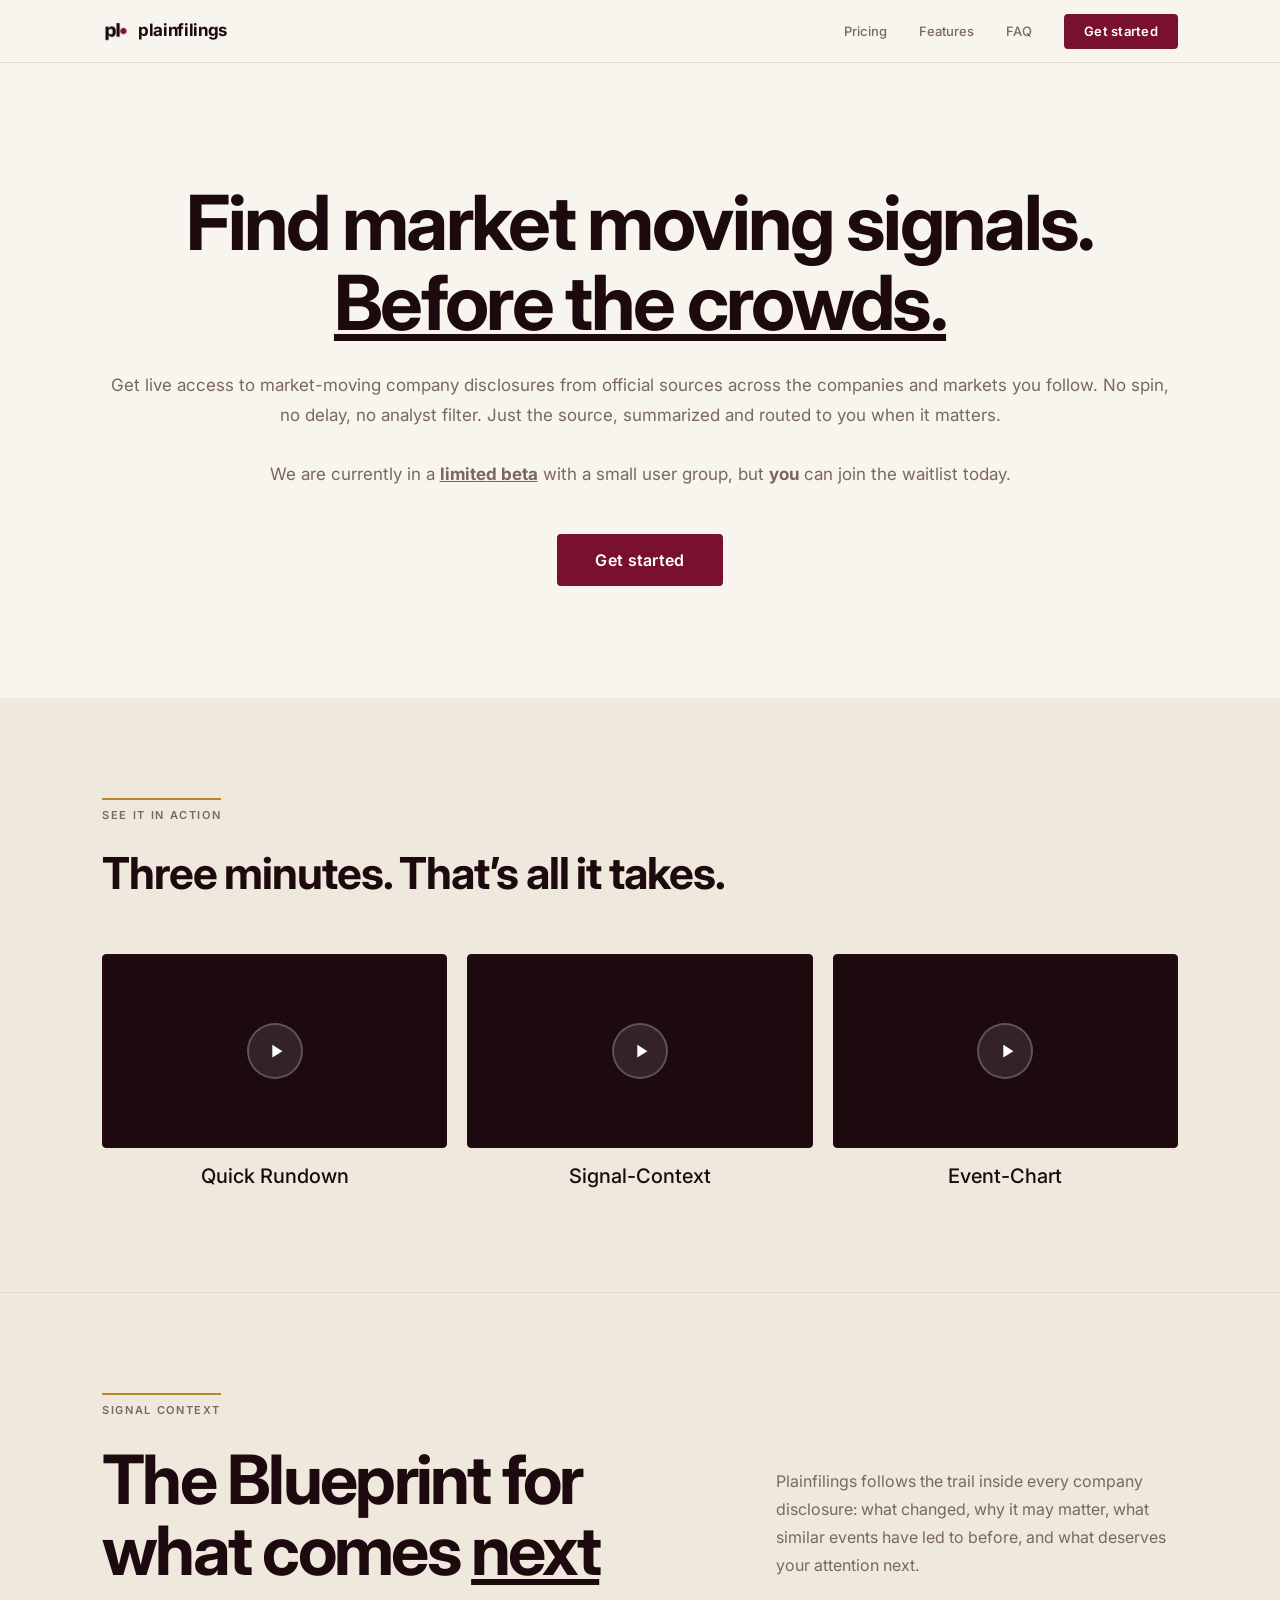
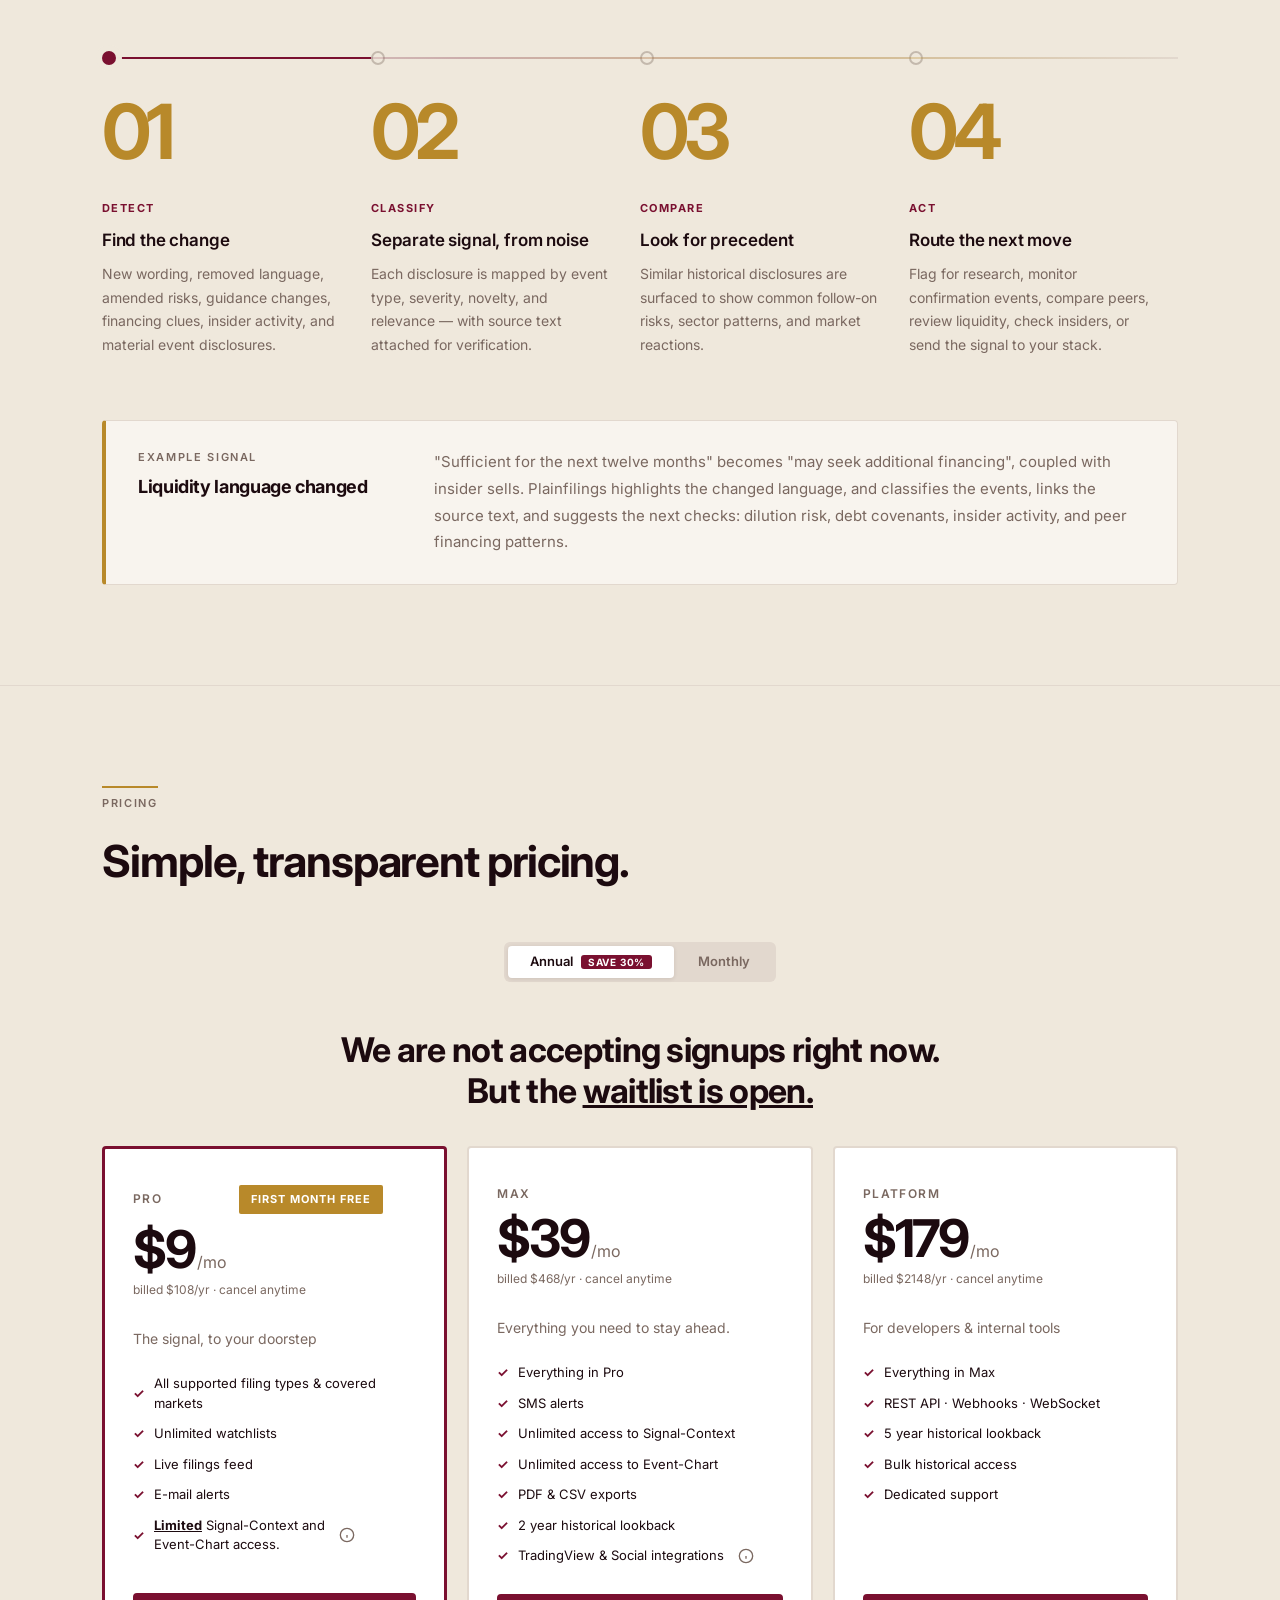
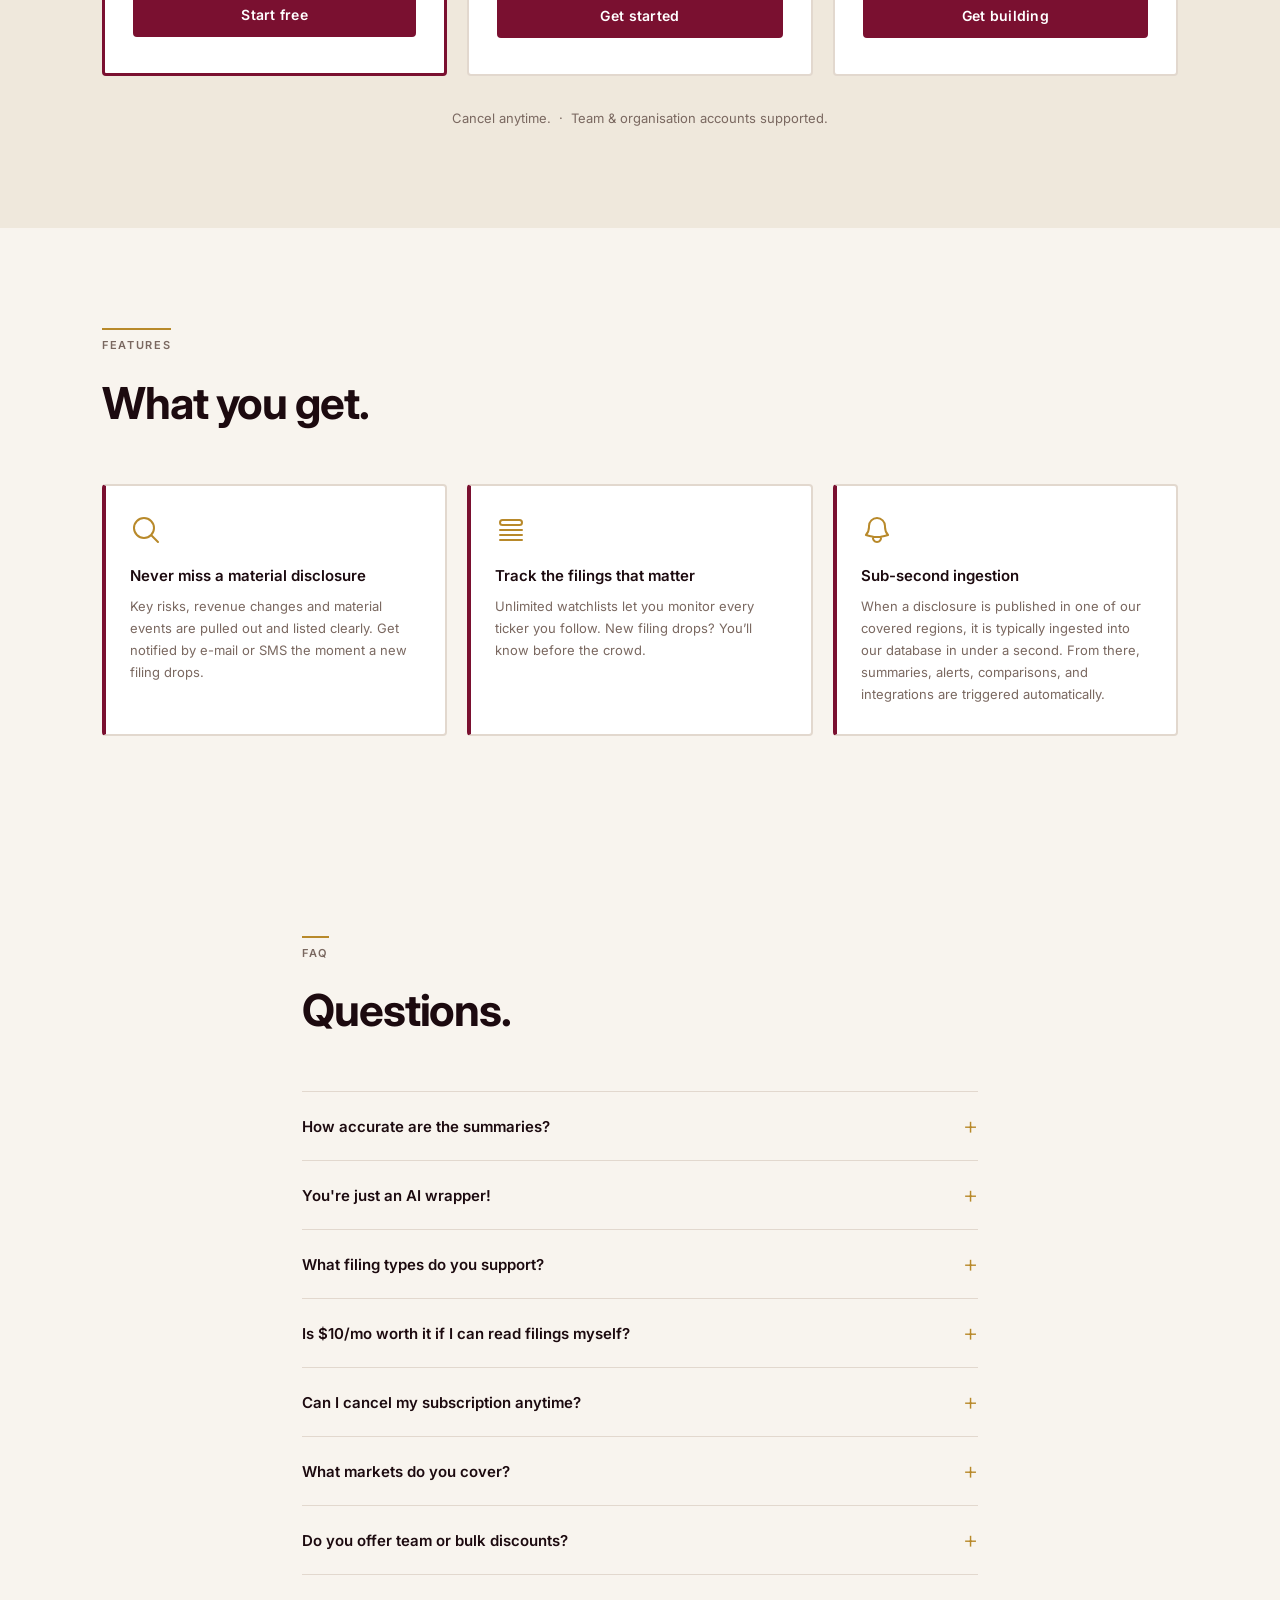
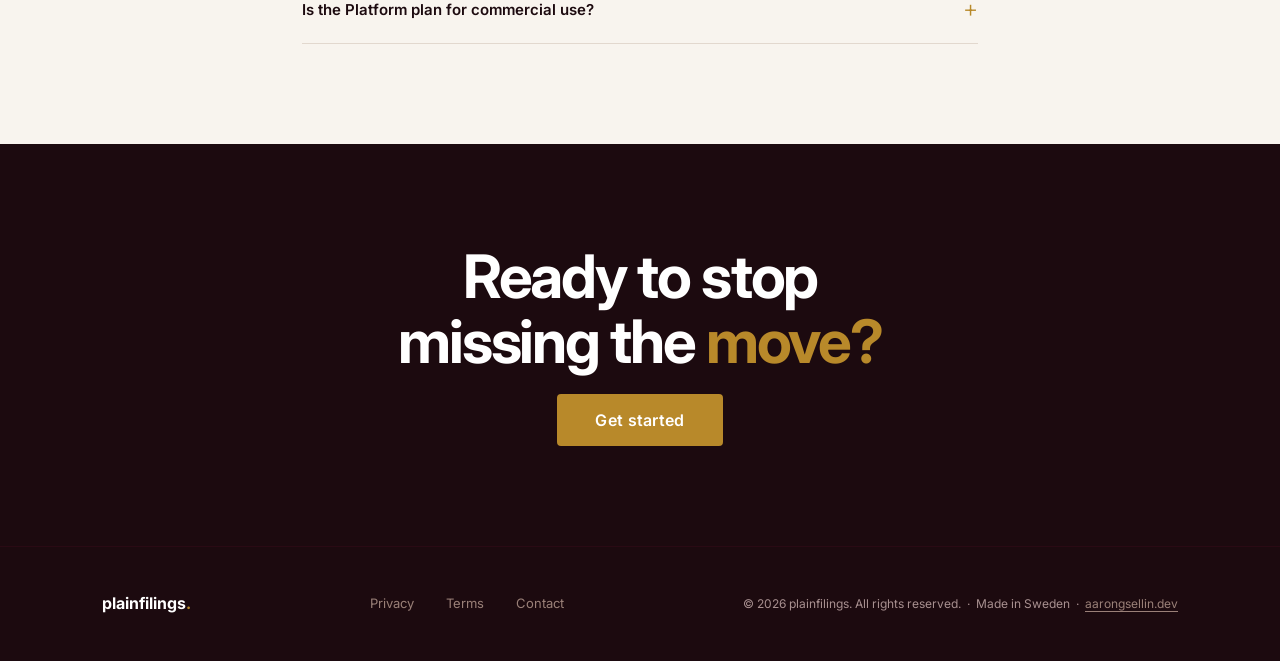
==== commit 6642dd73: "asdfadsf" ====
--- a/index.html
+++ b/index.html
@@ -81,8 +81,9 @@
             Get live access to market-moving company disclosures from official
             sources across the companies and markets you follow. No spin, no
             delay, no analyst filter. Just the source, summarized and routed to
-            you when it matters. We are currently in a limited beta with a small
-            user group, but you can join the waitlist today.
+            you when it matters.<br /><br />
+            We are currently in a <u><b>limited beta</b></u> with a small user
+            group, but <b>you</b> can join the waitlist today.
           </p>
 
           <div class="hero2__ctas">
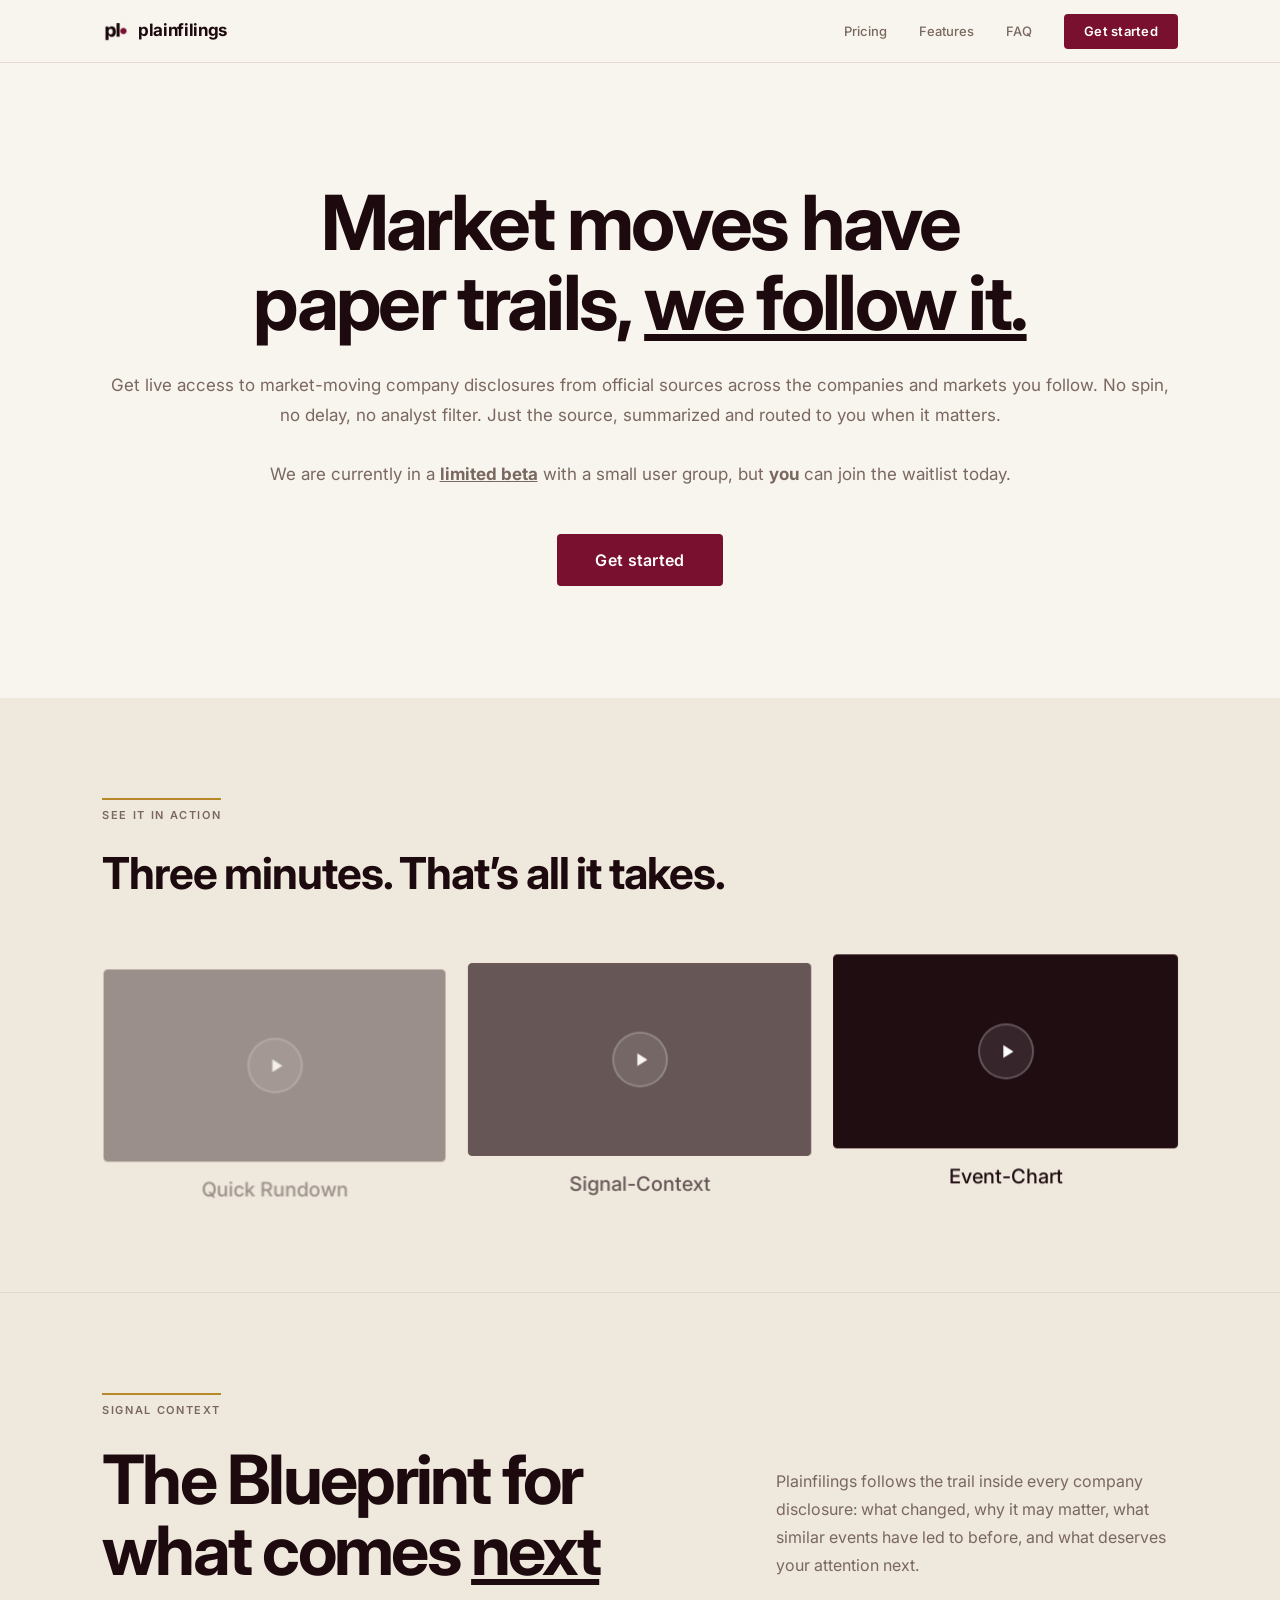
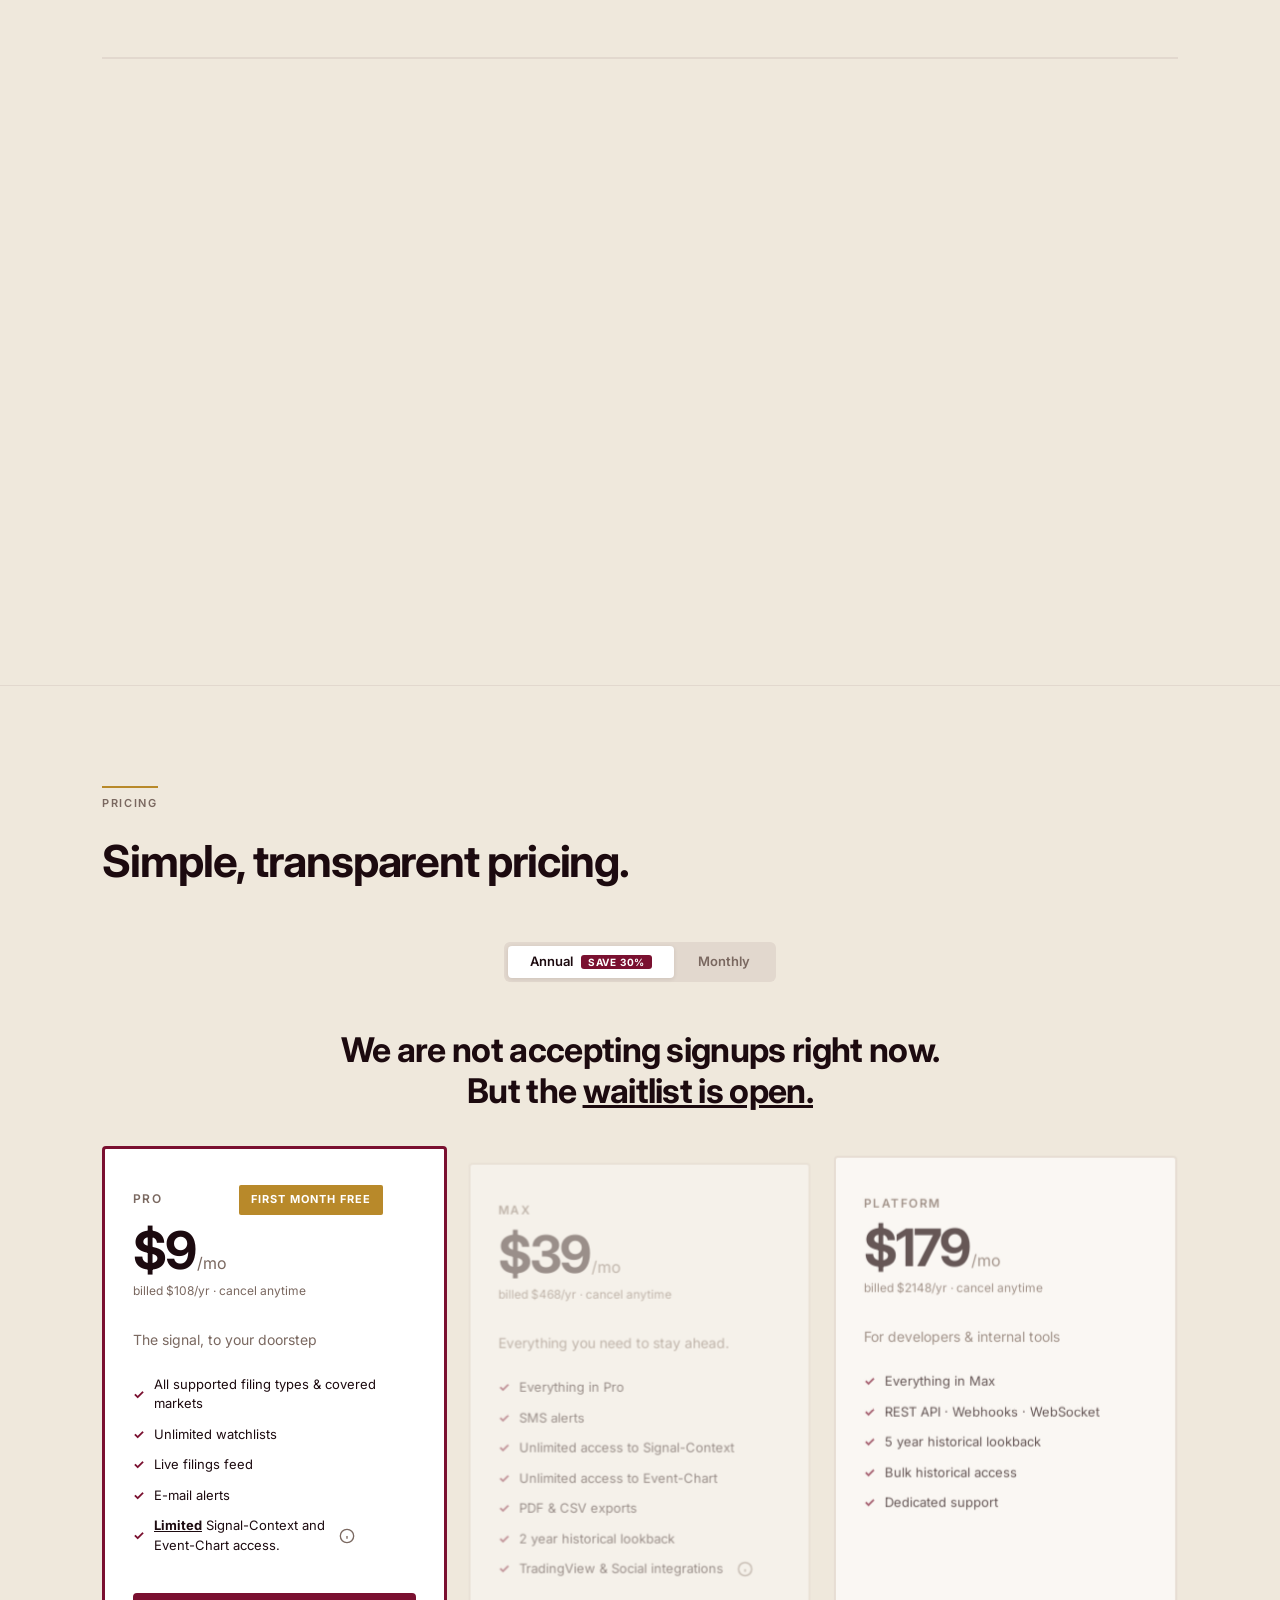
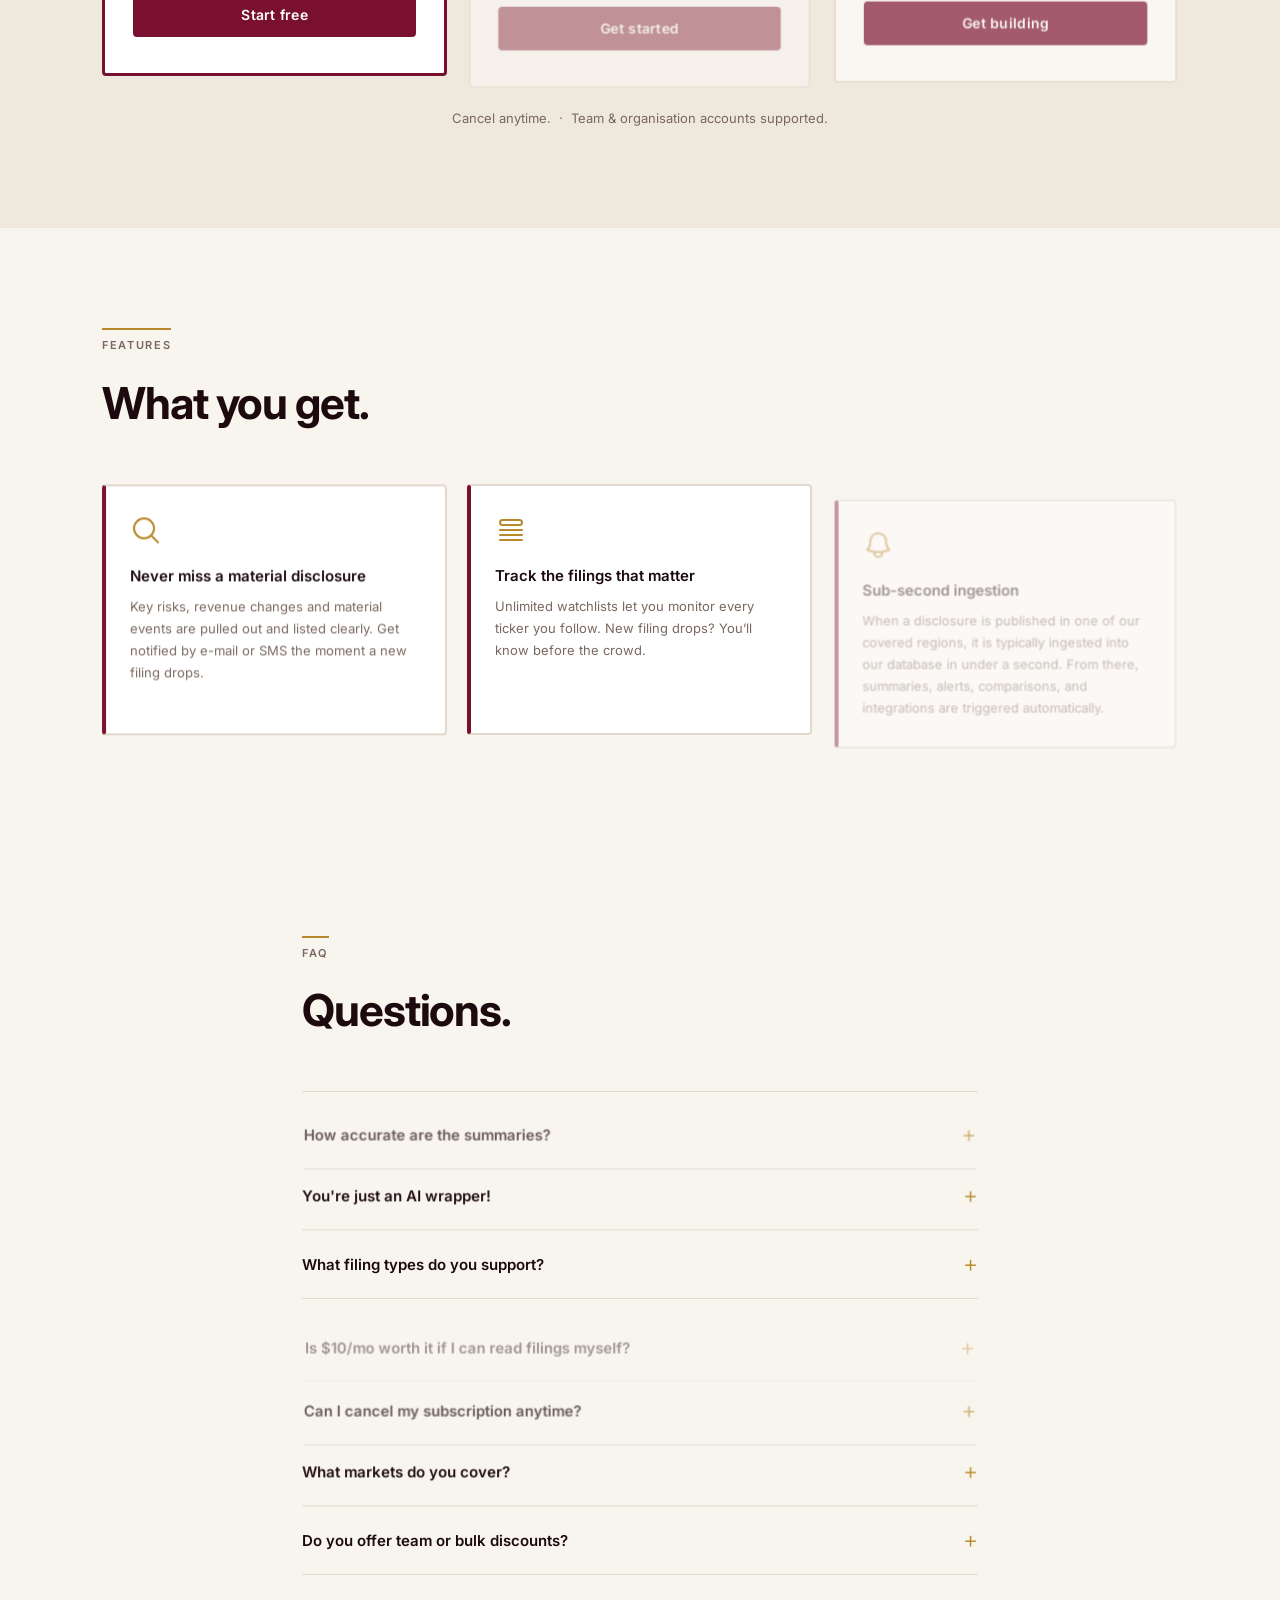
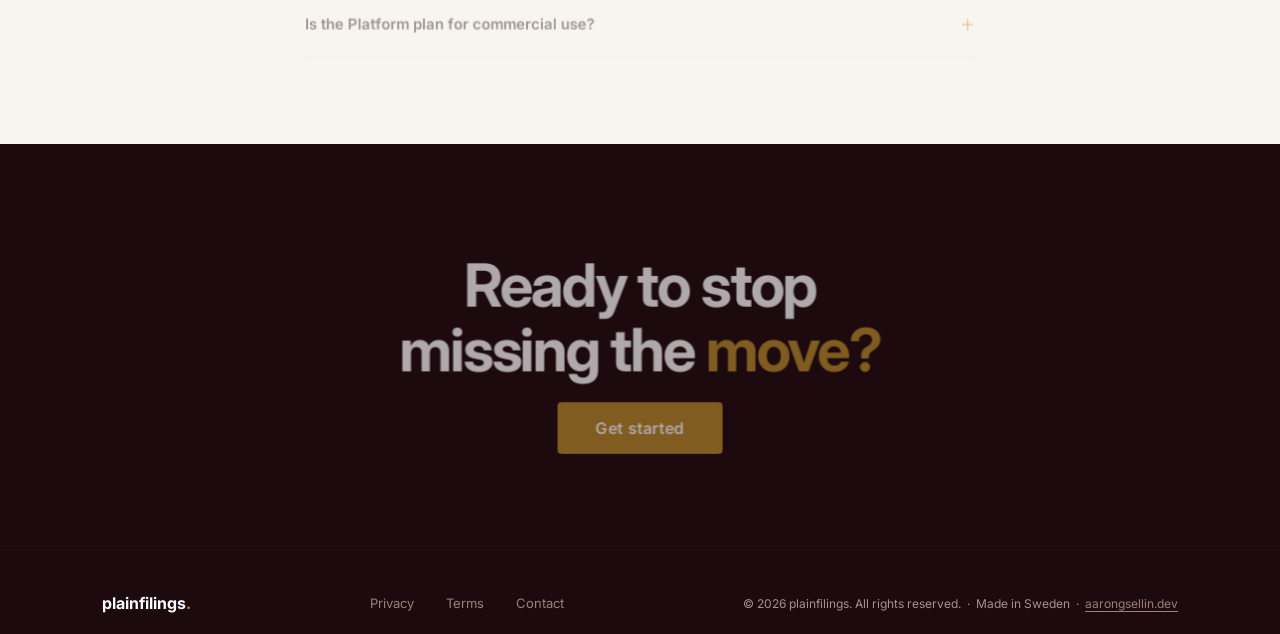
==== commit c7cf65bb: "test" ====
--- a/index.html
+++ b/index.html
@@ -3,814 +3,74 @@
   <head>
     <meta charset="UTF-8" />
     <meta name="viewport" content="width=device-width, initial-scale=1.0" />
-    <title>plainfilings: Stock Filings, Decoded</title>
+    <title>plainfilings</title>
     <meta
       name="description"
-      content="plainfilings reads any stock filing — annual reports, quarterly filings, 8-Ks and more — and gives you a clear, actionable summary in seconds. Covering US and Nordic markets."
+      content="plainfilings routes visitors to the appropriate locale page."
     />
-
-    <!-- Open Graph -->
+    <meta name="robots" content="noindex,follow" />
     <meta property="og:type" content="website" />
-    <meta property="og:url" content="https://plainfilings.com/" />
-    <meta property="og:title" content="plainfilings: Stock Filings, Decoded" />
+    <meta property="og:title" content="plainfilings" />
     <meta
       property="og:description"
-      content="plainfilings reads any stock filing and gives you a clear, actionable summary in seconds. Covering US and Nordic markets."
+      content="plainfilings routes visitors to the appropriate locale page."
     />
+    <meta property="og:url" content="https://plainfilings.com/" />
     <meta
       property="og:image"
       content="https://plainfilings.com/live-feed-demo.png"
     />
-
-    <!-- Twitter / X -->
     <meta name="twitter:card" content="summary_large_image" />
-    <meta name="twitter:title" content="plainfilings: Stock Filings, Decoded" />
+    <meta name="twitter:title" content="plainfilings" />
     <meta
       name="twitter:description"
-      content="plainfilings reads any stock filing and gives you a clear, actionable summary in seconds. Covering US and Nordic markets."
+      content="plainfilings routes visitors to the appropriate locale page."
     />
     <meta
       name="twitter:image"
       content="https://plainfilings.com/live-feed-demo.png"
     />
-    <link rel="preconnect" href="https://fonts.googleapis.com" />
-    <link rel="preconnect" href="https://fonts.gstatic.com" crossorigin />
-    <link
-      href="https://fonts.googleapis.com/css2?family=Inter:wght@400;500;600;700;800&display=swap"
-      rel="stylesheet"
-    />
-    <link rel="stylesheet" href="style.css" />
-    <!-- Favicon -->
-    <link rel="icon" type="image/x-icon" href="favicon.ico" />
-    <link rel="icon" type="image/png" sizes="96x96" href="favicon-96x96.png" />
-    <link rel="icon" type="image/svg+xml" href="favicon.svg" />
+    <script>
+      (function () {
+        var path = window.location.pathname.replace(/\/+$/, "") || "/";
+        if (path !== "/" && path !== "/index.html") return;
 
-    <!-- Apple -->
-    <link rel="apple-touch-icon" sizes="180x180" href="apple-touch-icon.png" />
+        var targetPath = "/en/";
+        var controller = window.AbortController ? new AbortController() : null;
+        var timeoutId = null;
 
-    <!-- Web app manifest -->
-    <link rel="manifest" href="site.webmanifest" />
+        if (controller) {
+          timeoutId = window.setTimeout(function () {
+            controller.abort();
+          }, 1500);
+        }
+
+        var request = controller
+          ? fetch("https://api.country.is/", { signal: controller.signal })
+          : fetch("https://api.country.is/");
+
+        request
+          .then(function (response) {
+            if (!response.ok) throw new Error("Geo lookup failed");
+            return response.json();
+          })
+          .then(function (data) {
+            var countryCode = String(
+              data && (data.country || data.country_code || ""),
+            ).toUpperCase();
+            if (countryCode === "SE") targetPath = "/sv/";
+          })
+          .catch(function () {
+            targetPath = "/en/";
+          })
+          .then(function () {
+            if (timeoutId !== null) window.clearTimeout(timeoutId);
+            window.location.replace(
+              targetPath + window.location.search + window.location.hash,
+            );
+          });
+      })();
+    </script>
   </head>
-  <body>
-    <nav class="nav">
-      <div class="container nav__inner">
-        <a href="#" class="nav__logo">
-          <img src="logo.png" alt="" class="nav__logo-img" />plainfilings
-        </a>
-        <div class="nav__links">
-          <a href="#pricing">Pricing</a>
-          <a href="#features">Features</a>
-          <a href="#faq">FAQ</a>
-          <a
-            href="https://dashboard.plainfilings.com"
-            class="btn btn--primary btn--sm"
-            >Get started</a
-          >
-        </div>
-      </div>
-    </nav>
-
-    <section class="hero2 section">
-      <div class="container hero2__inner">
-        <div class="hero2__content">
-          <h1 class="hero2__headline">
-            Find market moving signals.<br /><u>Before the crowds.</u>
-          </h1>
-
-          <p class="hero2__sub">
-            Get live access to market-moving company disclosures from official
-            sources across the companies and markets you follow. No spin, no
-            delay, no analyst filter. Just the source, summarized and routed to
-            you when it matters.<br /><br />
-            We are currently in a <u><b>limited beta</b></u> with a small user
-            group, but <b>you</b> can join the waitlist today.
-          </p>
-
-          <div class="hero2__ctas">
-            <a
-              href="https://dashboard.plainfilings.com"
-              class="btn btn--primary btn--lg"
-              >Get started
-            </a>
-          </div>
-        </div>
-      </div>
-    </section>
-
-    <section class="video-section section section--light">
-      <div class="container">
-        <div class="section-tag">See it in action</div>
-        <h2 class="section-title">Three minutes. That&rsquo;s all it takes.</h2>
-        <div class="video-grid">
-          <div class="video-card">
-            <div class="video-card__thumb">
-              <div class="video-card__play" aria-hidden="true">
-                <svg
-                  xmlns="http://www.w3.org/2000/svg"
-                  viewBox="0 0 24 24"
-                  fill="currentColor"
-                >
-                  <path d="M8 5.14v14l11-7-11-7z" />
-                </svg>
-              </div>
-            </div>
-            <div class="video-card__label">Quick Rundown</div>
-          </div>
-
-          <div class="video-card">
-            <div class="video-card__thumb">
-              <div class="video-card__play" aria-hidden="true">
-                <svg
-                  xmlns="http://www.w3.org/2000/svg"
-                  viewBox="0 0 24 24"
-                  fill="currentColor"
-                >
-                  <path d="M8 5.14v14l11-7-11-7z" />
-                </svg>
-              </div>
-            </div>
-            <div class="video-card__label">Signal-Context</div>
-          </div>
-
-          <div class="video-card">
-            <div class="video-card__thumb">
-              <div class="video-card__play" aria-hidden="true">
-                <svg
-                  xmlns="http://www.w3.org/2000/svg"
-                  viewBox="0 0 24 24"
-                  fill="currentColor"
-                >
-                  <path d="M8 5.14v14l11-7-11-7z" />
-                </svg>
-              </div>
-            </div>
-            <div class="video-card__label">Event-Chart</div>
-          </div>
-        </div>
-      </div>
-    </section>
-
-    <section class="discovery-roadmap section">
-      <div class="container discovery-roadmap__inner">
-        <div class="section-tag">Signal Context</div>
-
-        <div class="discovery-roadmap__header">
-          <h2 class="discovery-roadmap__headline">
-            The Blueprint for what comes <u>next</u>
-          </h2>
-
-          <p class="discovery-roadmap__sub">
-            Plainfilings follows the trail inside every company disclosure: what
-            changed, why it may matter, what similar events have led to before,
-            and what deserves your attention next.
-          </p>
-        </div>
-
-        <div class="discovery-roadmap__track">
-          <article
-            class="discovery-roadmap__node discovery-roadmap__node--active"
-          >
-            <div class="discovery-roadmap__marker">01</div>
-            <div class="discovery-roadmap__content">
-              <span class="discovery-roadmap__label">Detect</span>
-              <h3>Find the change</h3>
-              <p>
-                New wording, removed language, amended risks, guidance changes,
-                financing clues, insider activity, and material event
-                disclosures.
-              </p>
-            </div>
-          </article>
-
-          <article class="discovery-roadmap__node">
-            <div class="discovery-roadmap__marker">02</div>
-            <div class="discovery-roadmap__content">
-              <span class="discovery-roadmap__label">Classify</span>
-              <h3>Separate signal, from noise</h3>
-              <p>
-                Each disclosure is mapped by event type, severity, novelty, and
-                relevance — with source text attached for verification.
-              </p>
-            </div>
-          </article>
-
-          <article class="discovery-roadmap__node">
-            <div class="discovery-roadmap__marker">03</div>
-            <div class="discovery-roadmap__content">
-              <span class="discovery-roadmap__label">Compare</span>
-              <h3>Look for precedent</h3>
-              <p>
-                Similar historical disclosures are surfaced to show common
-                follow-on risks, sector patterns, and market reactions.
-              </p>
-            </div>
-          </article>
-
-          <article class="discovery-roadmap__node">
-            <div class="discovery-roadmap__marker">04</div>
-            <div class="discovery-roadmap__content">
-              <span class="discovery-roadmap__label">Act</span>
-              <h3>Route the next move</h3>
-              <p>
-                Flag for research, monitor confirmation events, compare peers,
-                review liquidity, check insiders, or send the signal to your
-                stack.
-              </p>
-            </div>
-          </article>
-        </div>
-
-        <div class="discovery-roadmap__signal">
-          <div class="discovery-roadmap__signal-meta">
-            <span>Example signal</span>
-            <strong>Liquidity language changed</strong>
-          </div>
-
-          <p>
-            &quot;Sufficient for the next twelve months&quot; becomes &quot;may
-            seek additional financing&quot;, coupled with insider sells.
-            Plainfilings highlights the changed language, and classifies the
-            events, links the source text, and suggests the next checks:
-            dilution risk, debt covenants, insider activity, and peer financing
-            patterns.
-          </p>
-        </div>
-      </div>
-    </section>
-
-    <!-- <section class="section">
-      <div class="container">
-        <div class="section-tag">What users say</div>
-        <h2 class="section-title">Trusted by investors who move fast.</h2>
-        <div class="testimonials__grid">
-          <div class="testimonial-card">
-            <blockquote class="testimonial-card__quote">
-              I cut my filing review time from two hours to under ten minutes.
-              plainfilings is the first tool that actually respects how fast
-              markets move.
-            </blockquote>
-            <div class="testimonial-card__author">
-              <div class="avatar-placeholder">photo</div>
-              <div>
-                <div class="testimonial-card__name">Marcus T.</div>
-                <div class="testimonial-card__role">
-                  Independent equity analyst
-                </div>
-              </div>
-            </div>
-          </div>
-
-          <div class="testimonial-card">
-            <blockquote class="testimonial-card__quote">
-              The first time an 8-K summary hit my inbox before the PDF had even
-              loaded on EDGAR, I knew I wasn&rsquo;t going back.
-            </blockquote>
-            <div class="testimonial-card__author">
-              <div class="avatar-placeholder">photo</div>
-              <div>
-                <div class="testimonial-card__name">Sofia L.</div>
-                <div class="testimonial-card__role">
-                  Long/short PM, family office
-                </div>
-              </div>
-            </div>
-          </div>
-
-          <div class="testimonial-card">
-            <blockquote class="testimonial-card__quote">
-              We pipe summaries straight into our internal dashboard via the
-              API. Saved us weeks of scraping and parsing work.
-            </blockquote>
-            <div class="testimonial-card__author">
-              <div class="avatar-placeholder">photo</div>
-              <div>
-                <div class="testimonial-card__name">Raj K.</div>
-                <div class="testimonial-card__role">
-                  Quant developer, hedge fund
-                </div>
-              </div>
-            </div>
-          </div>
-        </div>
-      </div>
-    </section> -->
-
-    <section id="pricing" class="pricing section section--light">
-      <div class="container">
-        <div class="section-tag">Pricing</div>
-        <h2 class="section-title">Simple, transparent pricing.</h2>
-
-        <div class="pricing-toggle-wrap">
-          <div class="pricing-toggle" role="group" aria-label="Billing period">
-            <button
-              class="pricing-toggle__btn pricing-toggle__btn--active"
-              data-billing="annual"
-              aria-pressed="true"
-            >
-              Annual <span class="pricing-toggle__save">Save 30%</span>
-            </button>
-            <button
-              class="pricing-toggle__btn"
-              data-billing="monthly"
-              aria-pressed="false"
-            >
-              Monthly
-            </button>
-          </div>
-        </div>
-
-        <h3 class="pricing-beta-headline">
-          We are not accepting signups right now. <br />
-          But the <u>waitlist is open.</u>
-        </h3>
-
-        <div class="pricing-single" id="pricing2Grid">
-          <!-- Pro -->
-          <div class="pricing-card pricing-card--featured">
-            <div class="pricing-card__tier">
-              Pro
-              <span
-                class="pricing-card__trial-banner pricing-card__trial-banner--inline"
-                >First month free</span
-              >
-            </div>
-
-            <div class="pricing-price" data-price-annual>
-              <div class="pricing-card__price">
-                <span class="pricing-card__amount">$9</span>
-                <span class="pricing-card__per">/mo</span>
-              </div>
-              <div class="pricing-card__billing">
-                billed $108/yr &middot; cancel anytime
-              </div>
-            </div>
-            <div class="pricing-price" data-price-monthly hidden>
-              <div class="pricing-card__price">
-                <span class="pricing-card__amount">$15</span>
-                <span class="pricing-card__per">/mo</span>
-              </div>
-              <div class="pricing-card__billing">
-                billed monthly &middot; cancel anytime
-              </div>
-            </div>
-
-            <p class="pricing-card__pitch">The signal, to your doorstep</p>
-
-            <ul class="pricing-card__features">
-              <li>
-                <span class="check">&#10003;</span> All supported filing types
-                &amp; covered markets
-              </li>
-              <li><span class="check">&#10003;</span> Unlimited watchlists</li>
-              <li><span class="check">&#10003;</span> Live filings feed</li>
-              <li><span class="check">&#10003;</span> E-mail alerts</li>
-              <li>
-                <span class="check">&#10003;</span>
-                <span
-                  ><b><u>Limited</u></b> Signal-Context and <br />Event-Chart
-                  access.</span
-                >
-                <span
-                  class="info-icon"
-                  aria-label="Limited to 5 companies per month. Upgrade to Max for unlimited access."
-                  title="Limited to 5 companies per month. Upgrade to Max for unlimited access."
-                >
-                  <svg
-                    xmlns="http://www.w3.org/2000/svg"
-                    viewBox="0 0 24 24"
-                    fill="none"
-                    stroke="currentColor"
-                    stroke-width="2"
-                  >
-                    <circle cx="12" cy="12" r="10"></circle>
-                    <line x1="12" y1="16" x2="12" y2="12"></line>
-                    <line x1="12" y1="8" x2="12.01" y2="8"></line>
-                  </svg>
-                </span>
-              </li>
-            </ul>
-            <a
-              href="https://dashboard.plainfilings.com"
-              class="btn btn--primary btn--full"
-              >Start free</a
-            >
-          </div>
-
-          <!-- MAX -->
-          <div class="pricing-card">
-            <div class="pricing-card__tier">Max</div>
-
-            <div class="pricing-price" data-price-annual>
-              <div class="pricing-card__price">
-                <span class="pricing-card__amount">$39</span>
-                <span class="pricing-card__per">/mo</span>
-              </div>
-              <div class="pricing-card__billing">
-                billed $468/yr &middot; cancel anytime
-              </div>
-            </div>
-            <div class="pricing-price" data-price-monthly hidden>
-              <div class="pricing-card__price">
-                <span class="pricing-card__amount">$59</span>
-                <span class="pricing-card__per">/mo</span>
-              </div>
-              <div class="pricing-card__billing">
-                billed monthly &middot; cancel anytime
-              </div>
-            </div>
-
-            <p class="pricing-card__pitch">
-              Everything you need to stay ahead.
-            </p>
-
-            <ul class="pricing-card__features">
-              <li><span class="check">&#10003;</span> Everything in Pro</li>
-              <li><span class="check">&#10003;</span> SMS alerts</li>
-              <li>
-                <span class="check">&#10003;</span> Unlimited access to
-                Signal-Context
-              </li>
-              <li>
-                <span class="check">&#10003;</span> Unlimited access to
-                Event-Chart
-              </li>
-
-              <li><span class="check">&#10003;</span> PDF & CSV exports</li>
-              <li>
-                <span class="check">&#10003;</span> 2 year historical lookback
-              </li>
-              <li>
-                <span class="check">&#10003;</span> TradingView & Social
-                integrations
-                <span
-                  class="info-icon"
-                  aria-label="Push filing signals to TradingView or your Discord server via our bot. More integrations coming."
-                  title="Push filing signals to TradingView or your Discord server via our bot. More integrations coming."
-                >
-                  <svg
-                    xmlns="http://www.w3.org/2000/svg"
-                    viewBox="0 0 24 24"
-                    fill="none"
-                    stroke="currentColor"
-                    stroke-width="2"
-                  >
-                    <circle cx="12" cy="12" r="10"></circle>
-                    <line x1="12" y1="16" x2="12" y2="12"></line>
-                    <line x1="12" y1="8" x2="12.01" y2="8"></line>
-                  </svg>
-                </span>
-              </li>
-            </ul>
-            <a
-              href="https://dashboard.plainfilings.com"
-              class="btn btn--primary btn--full"
-              >Get started
-            </a>
-          </div>
-
-          <!-- Platform -->
-          <div class="pricing-card">
-            <div class="pricing-card__tier">Platform</div>
-
-            <div class="pricing-price" data-price-annual>
-              <div class="pricing-card__price">
-                <span class="pricing-card__amount">$179</span>
-                <span class="pricing-card__per">/mo</span>
-              </div>
-              <div class="pricing-card__billing">
-                billed $2148/yr &middot; cancel anytime
-              </div>
-            </div>
-            <div class="pricing-price" data-price-monthly hidden>
-              <div class="pricing-card__price">
-                <span class="pricing-card__amount">$249</span>
-                <span class="pricing-card__per">/mo</span>
-              </div>
-              <div class="pricing-card__billing">
-                billed monthly &middot; cancel anytime
-              </div>
-            </div>
-
-            <p class="pricing-card__pitch">For developers & internal tools</p>
-
-            <ul class="pricing-card__features">
-              <li><span class="check">&#10003;</span> Everything in Max</li>
-              <li>
-                <span class="check">&#10003;</span> REST API &middot; Webhooks
-                &middot; WebSocket
-              </li>
-              <li>
-                <span class="check">&#10003;</span> 5 year historical lookback
-              </li>
-              <li>
-                <span class="check">&#10003;</span> Bulk historical access
-              </li>
-              <!-- <li><span class="check">&#10003;</span> Custom alert routing</li> -->
-              <li><span class="check">&#10003;</span> Dedicated support</li>
-            </ul>
-            <a
-              href="https://dashboard.plainfilings.com"
-              class="btn btn--primary btn--full"
-              >Get building
-            </a>
-          </div>
-        </div>
-        <p class="pricing__note">
-          Cancel anytime. &nbsp;&middot;&nbsp; Team &amp; organisation accounts
-          supported.
-        </p>
-      </div>
-    </section>
-
-    <section id="features" class="features section">
-      <div class="container">
-        <div class="section-tag">Features</div>
-        <h2 class="section-title">What you get.</h2>
-        <div class="features__grid">
-          <div class="feature-card">
-            <div class="feature-card__icon">
-              <svg
-                xmlns="http://www.w3.org/2000/svg"
-                fill="none"
-                viewBox="0 0 24 24"
-                stroke-width="1.5"
-                stroke="currentColor"
-              >
-                <path
-                  stroke-linecap="round"
-                  stroke-linejoin="round"
-                  d="m21 21-5.197-5.197m0 0A7.5 7.5 0 1 0 5.196 15.803a7.5 7.5 0 0 0 10.607 0z"
-                />
-              </svg>
-            </div>
-            <h3 class="feature-card__title">
-              Never miss a material disclosure
-            </h3>
-            <p class="feature-card__desc">
-              Key risks, revenue changes and material events are pulled out and
-              listed clearly. Get notified by e-mail or SMS the moment a new
-              filing drops.
-            </p>
-          </div>
-
-          <div class="feature-card">
-            <div class="feature-card__icon">
-              <svg
-                xmlns="http://www.w3.org/2000/svg"
-                fill="none"
-                viewBox="0 0 24 24"
-                stroke-width="1.5"
-                stroke="currentColor"
-              >
-                <path
-                  stroke-linecap="round"
-                  stroke-linejoin="round"
-                  d="M3.75 12h16.5m-16.5 3.75h16.5M3.75 19.5h16.5M5.625 4.5h12.75a1.875 1.875 0 0 1 0 3.75H5.625a1.875 1.875 0 0 1 0-3.75z"
-                />
-              </svg>
-            </div>
-            <h3 class="feature-card__title">Track the filings that matter</h3>
-            <p class="feature-card__desc">
-              Unlimited watchlists let you monitor every ticker you follow. New
-              filing drops? You&rsquo;ll know before the crowd.
-            </p>
-          </div>
-
-          <div class="feature-card">
-            <div class="feature-card__icon">
-              <svg
-                xmlns="http://www.w3.org/2000/svg"
-                fill="none"
-                viewBox="0 0 24 24"
-                stroke-width="1.5"
-                stroke="currentColor"
-              >
-                <path
-                  stroke-linecap="round"
-                  stroke-linejoin="round"
-                  d="M14.857 17.082a23.848 23.848 0 0 0 5.454-1.31A8.967 8.967 0 0 1 18 9.75V9A6 6 0 0 0 6 9v.75a8.967 8.967 0 0 1-2.312 6.022c1.733.64 3.56 1.085 5.455 1.31m5.714 0a24.255 24.255 0 0 1-5.714 0m5.714 0a3 3 0 1 1-5.714 0"
-                />
-              </svg>
-            </div>
-            <h3 class="feature-card__title">Sub-second ingestion</h3>
-            <p class="feature-card__desc">
-              When a disclosure is published in one of our covered regions, it
-              is typically ingested into our database in under a second. From
-              there, summaries, alerts, comparisons, and integrations are
-              triggered automatically.
-            </p>
-          </div>
-        </div>
-      </div>
-    </section>
-
-    <section id="faq" class="faq section">
-      <div class="container faq__inner">
-        <div class="section-tag">FAQ</div>
-        <h2 class="section-title">Questions.</h2>
-        <div class="faq__list">
-          <div class="faq-item">
-            <button class="faq-item__question" aria-expanded="false">
-              How accurate are the summaries?
-              <span class="faq-item__toggle" aria-hidden="true">+</span>
-            </button>
-            <div class="faq-item__answer" hidden>
-              <p>
-                Our model is trained on filings from multiple markets. Summaries
-                pull out key risks, revenue figures, guidance and material
-                events. Every point links back to the source text so you can
-                check it in one click.
-              </p>
-            </div>
-          </div>
-
-          <div class="faq-item">
-            <button class="faq-item__question" aria-expanded="false">
-              You&apos;re just an AI wrapper!
-              <span class="faq-item__toggle" aria-hidden="true">+</span>
-            </button>
-            <div class="faq-item__answer" hidden>
-              <p>
-                Plainfilings is NLP-first. Before any LLM is involved, our
-                platform uses a purpose-built search system to extract key
-                facts, detect changes, identify relevant language, and surface
-                sentiment across disclosures. Its only after that, to summarize
-                findings and explain complex language, that an LLM gets to do
-                anything of relevance. In short; the core signal engine is not a
-                chatbot. The LLM helps translate signals into something short
-                and digestable.
-              </p>
-            </div>
-          </div>
-
-          <div class="faq-item">
-            <button class="faq-item__question" aria-expanded="false">
-              What filing types do you support?
-              <span class="faq-item__toggle" aria-hidden="true">+</span>
-            </button>
-            <div class="faq-item__answer" hidden>
-              <p>
-                We support all major filing types across our covered markets:
-                annual reports, quarterly filings, material event disclosures,
-                IPO prospectuses, proxy statements and more.
-              </p>
-            </div>
-          </div>
-
-          <div class="faq-item">
-            <button class="faq-item__question" aria-expanded="false">
-              Is $10/mo worth it if I can read filings myself?
-              <span class="faq-item__toggle" aria-hidden="true">+</span>
-            </button>
-            <div class="faq-item__answer" hidden>
-              <p>
-                A single 10-K averages 80,000 words, around 6 hours of reading
-                at a normal pace. Spread $10 across 10 filings a month and
-                you&rsquo;re paying less than $1 per hour of reading saved. Most
-                users cover far more than ten.
-              </p>
-            </div>
-          </div>
-
-          <div class="faq-item">
-            <button class="faq-item__question" aria-expanded="false">
-              Can I cancel my subscription anytime?
-              <span class="faq-item__toggle" aria-hidden="true">+</span>
-            </button>
-            <div class="faq-item__answer" hidden>
-              <p>
-                Yes. Cancel with one click from your account settings. You keep
-                access until the end of your current billing period. No
-                contracts, no cancellation fees.
-              </p>
-            </div>
-          </div>
-
-          <div class="faq-item">
-            <button class="faq-item__question" aria-expanded="false">
-              What markets do you cover?
-              <span class="faq-item__toggle" aria-hidden="true">+</span>
-            </button>
-            <div class="faq-item__answer" hidden>
-              <p>
-                We currently cover companies listed on <b>NYSE</b>,
-                <b>Nasdaq</b> and <b>Nasdaq Stockholm</b> with many more to come
-                as we go.
-              </p>
-            </div>
-          </div>
-
-          <div class="faq-item">
-            <button class="faq-item__question" aria-expanded="false">
-              Do you offer team or bulk discounts?
-              <span class="faq-item__toggle" aria-hidden="true">+</span>
-            </button>
-            <div class="faq-item__answer" hidden>
-              <p>
-                Yes. If your whole team wants to get on board and be billed from
-                a single account, we&rsquo;ll work out a discounted rate. Get in
-                touch with how many seats you need and we&rsquo;ll put something
-                together.
-              </p>
-            </div>
-          </div>
-
-          <div class="faq-item">
-            <button class="faq-item__question" aria-expanded="false">
-              Is the Platform plan for commercial use?
-              <span class="faq-item__toggle" aria-hidden="true">+</span>
-            </button>
-            <div class="faq-item__answer" hidden>
-              <p>
-                The platform plan is intended for personal, and internal use
-                cases. Individual traders, quant workflows and in-house tooling.
-                It is not licensed for commercial redistribution or data resale.
-                If you need a commerical arrangement or a custom SLA, get in
-                touch!
-              </p>
-            </div>
-          </div>
-        </div>
-      </div>
-    </section>
-
-    <section class="final-cta section section--dark">
-      <div class="container final-cta__inner">
-        <h2 class="final-cta__headline">
-          Ready to stop missing the
-          <span class="text-red">move?</span>
-        </h2>
-        <a
-          href="https://dashboard.plainfilings.com"
-          class="btn btn--cta btn--lg"
-          >Get started
-        </a>
-      </div>
-    </section>
-
-    <footer class="footer">
-      <div class="container footer__inner">
-        <a href="#" class="footer__logo"
-          >plainfilings<span class="text-red">.</span></a
-        >
-        <nav class="footer__nav">
-          <a href="#">Privacy</a>
-          <a href="#">Terms</a>
-          <a href="#">Contact</a>
-        </nav>
-        <div class="footer__copy">
-          &copy; 2026 plainfilings. All rights reserved. &nbsp;&middot;&nbsp;
-          Made in Sweden &nbsp;&middot;&nbsp;
-          <a
-            href="https://www.aarongsellin.dev"
-            target="_blank"
-            rel="noopener"
-            class="footer__credit"
-            >aarongsellin.dev</a
-          >
-        </div>
-      </div>
-    </footer>
-
-    <!-- Coming soon modal -->
-    <div
-      class="modal-overlay"
-      id="comingSoonModal"
-      role="dialog"
-      aria-modal="true"
-      aria-labelledby="modalTitle"
-      hidden
-    >
-      <div class="modal">
-        <button class="modal__close" id="modalClose" aria-label="Close">
-          &times;
-        </button>
-        <div class="modal__icon">
-          <svg
-            xmlns="http://www.w3.org/2000/svg"
-            fill="none"
-            viewBox="0 0 24 24"
-            stroke-width="1.5"
-            stroke="currentColor"
-          >
-            <path
-              stroke-linecap="round"
-              stroke-linejoin="round"
-              d="M12 6v6h4.5m4.5 0a9 9 0 1 1-18 0 9 9 0 0 1 18 0z"
-            />
-          </svg>
-        </div>
-        <h2 class="modal__title" id="modalTitle">
-          We&rsquo;re getting everything ready.
-        </h2>
-        <p class="modal__body">
-          plainfilings is currently in a limited beta for a small group of
-          users. Join the waitlist below and we&rsquo;ll let you know as soon as
-          more spots open.
-        </p>
-      </div>
-    </div>
-
-    <script src="script.js"></script>
-  </body>
+  <body></body>
 </html>
